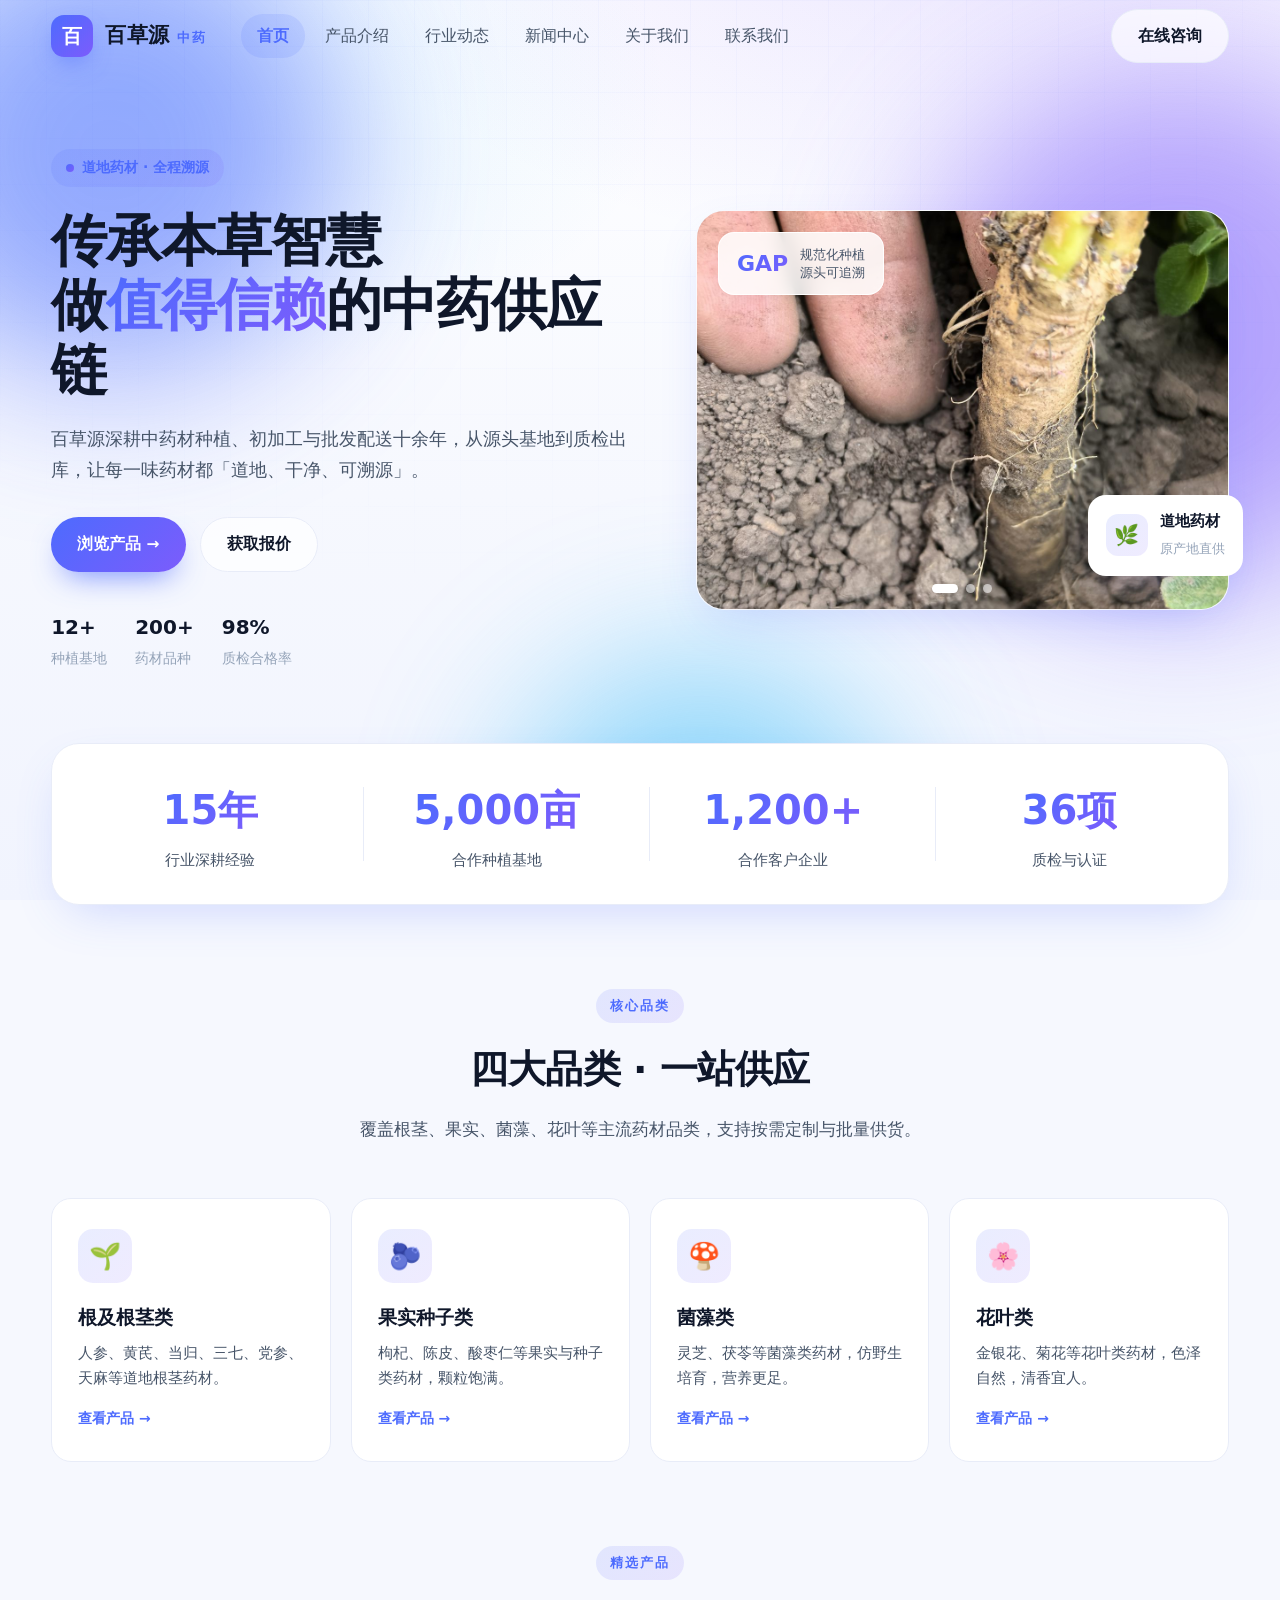
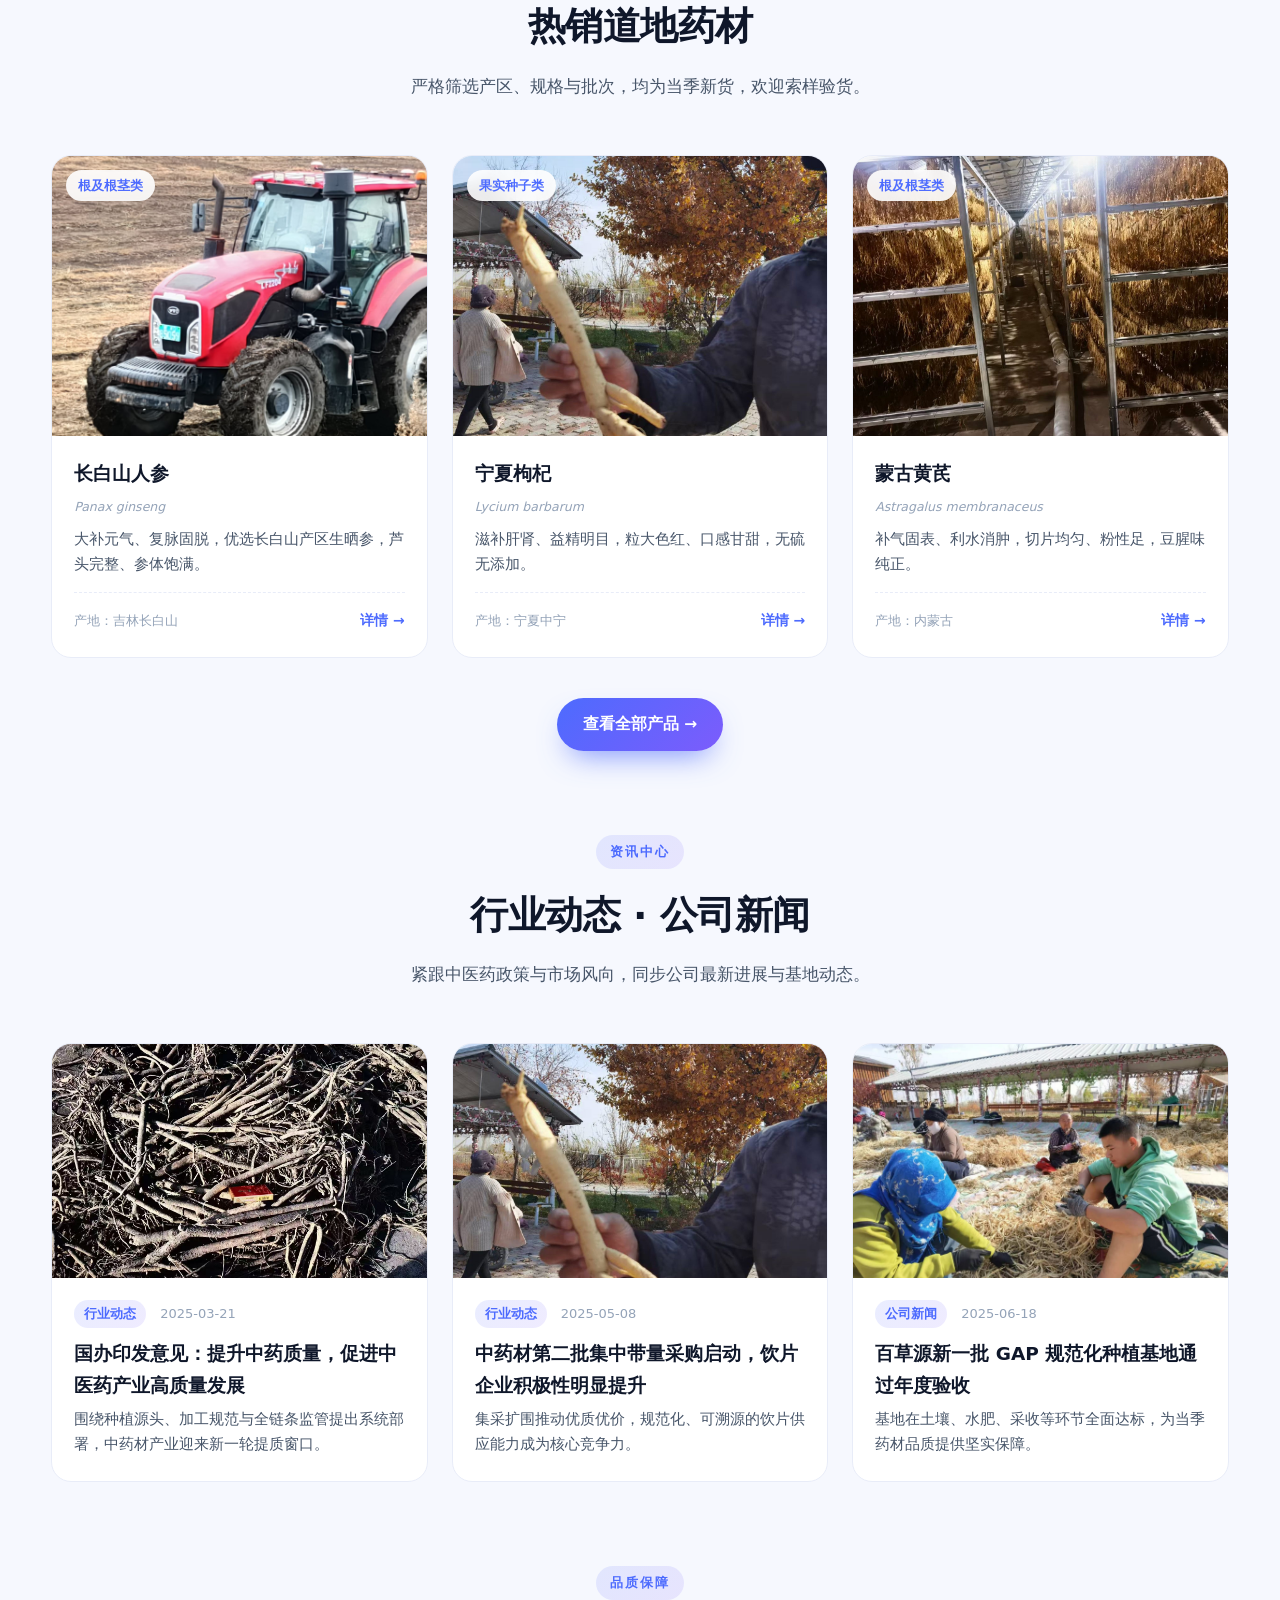
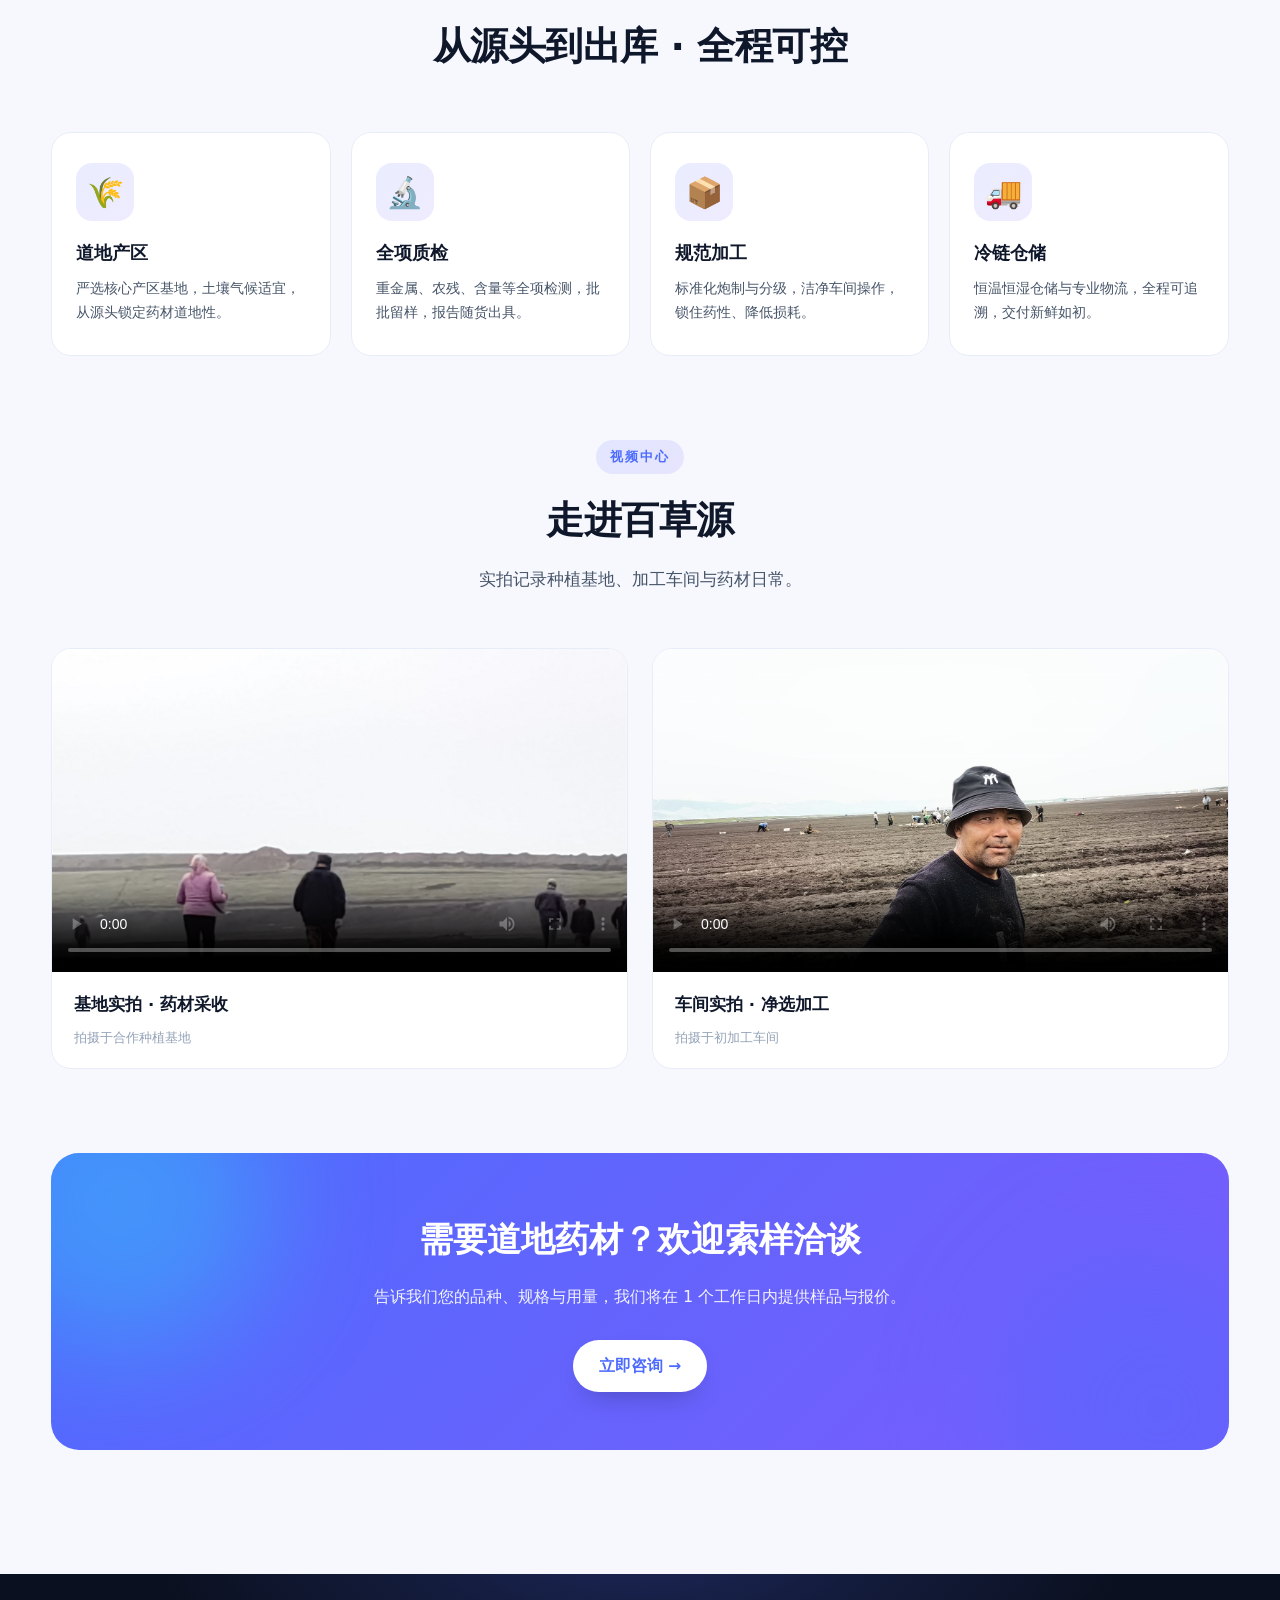
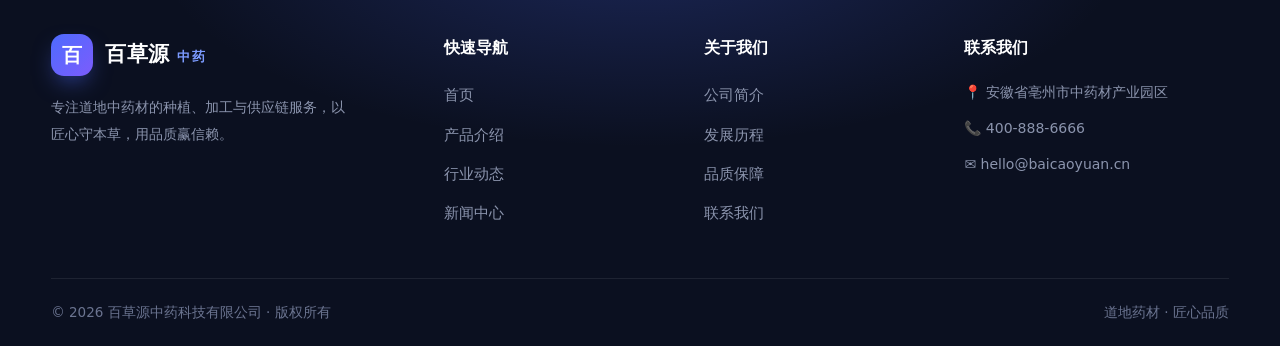
==== index.html @ f4ef61de "feat: 百草源中药公司官网（DeepSeek 光网风格静态站点）" ====
<!DOCTYPE html>
<html lang="zh-CN">
<head>
  <meta charset="UTF-8">
  <meta name="viewport" content="width=device-width, initial-scale=1.0">
  <title>百草源中药 · 道地药材 匠心品质</title>
  <meta name="description" content="百草源中药科技有限公司——专注道地中药材种植、加工与供应链服务。提供人参、枸杞、黄芪、当归、三七等优质药材。">
  <link rel="icon" type="image/svg+xml" href="assets/images/favicon.svg">
  <link rel="stylesheet" href="assets/css/style.css">
</head>
<body>
  <!-- 光网背景 -->
  <div class="aurora" aria-hidden="true">
    <div class="aurora__orb aurora__orb--blue"></div>
    <div class="aurora__orb aurora__orb--violet"></div>
    <div class="aurora__orb aurora__orb--cyan"></div>
    <div class="aurora__grid"></div>
  </div>

  <!-- 导航 -->
  <header class="nav">
    <div class="container nav__inner">
      <a class="brand" href="index.html">
        <span class="brand__mark">百</span>
        <span class="brand__text">百草源<small>中药</small></span>
      </a>
      <nav class="nav__links" id="navLinks">
        <a href="index.html" class="active">首页</a>
        <a href="products.html">产品介绍</a>
        <a href="industry.html">行业动态</a>
        <a href="news.html">新闻中心</a>
        <a href="about.html">关于我们</a>
        <a href="contact.html">联系我们</a>
      </nav>
      <div class="nav__actions">
        <a class="btn btn--ghost" href="contact.html">在线咨询</a>
        <button class="nav__toggle" id="navToggle" aria-label="菜单"><span></span><span></span><span></span></button>
      </div>
    </div>
  </header>

  <main>
    <!-- Hero -->
    <section class="hero">
      <div class="container hero__inner">
        <div class="hero__copy reveal">
          <span class="hero__eyebrow">道地药材 · 全程溯源</span>
          <h1>传承本草智慧<br>做<span class="grad">值得信赖</span>的中药供应链</h1>
          <p class="hero__sub">百草源深耕中药材种植、初加工与批发配送十余年，从源头基地到质检出库，让每一味药材都「道地、干净、可溯源」。</p>
          <div class="hero__cta">
            <a class="btn btn--primary" href="products.html">浏览产品 →</a>
            <a class="btn btn--ghost" href="contact.html">获取报价</a>
          </div>
          <div class="hero__trust">
            <div><b data-count="12" data-suffix="+">12+</b><span>种植基地</span></div>
            <div><b data-count="200" data-suffix="+">200+</b><span>药材品种</span></div>
            <div><b data-count="98" data-suffix="%">98%</b><span>质检合格率</span></div>
          </div>
        </div>
        <div class="hero__media reveal d1">
          <div class="hero__frame">
            <img src="assets/images/hero-01.jpg" alt="中药材种植基地实拍" class="active">
            <img src="assets/images/hero-02.jpg" alt="道地药材原料实拍">
            <img src="assets/images/hero-03.jpg" alt="中药材加工与仓储实拍">
            <div class="hero__dots"></div>
          </div>
          <div class="hero__badge"><b>GAP</b><span>规范化种植<br>源头可追溯</span></div>
          <div class="hero__float">
            <span class="ico">🌿</span>
            <div><b>道地药材</b><span>原产地直供</span></div>
          </div>
        </div>
      </div>
    </section>

    <!-- 数据条 -->
    <section class="stats">
      <div class="container stats__inner reveal">
        <div class="stat"><b data-count="15" data-suffix="年">15年</b><span>行业深耕经验</span></div>
        <div class="stat"><b data-count="5000" data-suffix="亩">5000亩</b><span>合作种植基地</span></div>
        <div class="stat"><b data-count="1200" data-suffix="+">1200+</b><span>合作客户企业</span></div>
        <div class="stat"><b data-count="36" data-suffix="项">36项</b><span>质检与认证</span></div>
      </div>
    </section>

    <!-- 核心品类 -->
    <section class="section">
      <div class="container">
        <div class="sec-head reveal">
          <span class="tag">核心品类</span>
          <h2>四大品类 · 一站供应</h2>
          <p>覆盖根茎、果实、菌藻、花叶等主流药材品类，支持按需定制与批量供货。</p>
        </div>
        <div class="cats">
          <a class="cat reveal" href="products.html">
            <div class="cat__ico">🌱</div>
            <h3>根及根茎类</h3>
            <p>人参、黄芪、当归、三七、党参、天麻等道地根茎药材。</p>
            <span class="cat__more">查看产品 →</span>
          </a>
          <a class="cat reveal d1" href="products.html">
            <div class="cat__ico">🫐</div>
            <h3>果实种子类</h3>
            <p>枸杞、陈皮、酸枣仁等果实与种子类药材，颗粒饱满。</p>
            <span class="cat__more">查看产品 →</span>
          </a>
          <a class="cat reveal d2" href="products.html">
            <div class="cat__ico">🍄</div>
            <h3>菌藻类</h3>
            <p>灵芝、茯苓等菌藻类药材，仿野生培育，营养更足。</p>
            <span class="cat__more">查看产品 →</span>
          </a>
          <a class="cat reveal d3" href="products.html">
            <div class="cat__ico">🌸</div>
            <h3>花叶类</h3>
            <p>金银花、菊花等花叶类药材，色泽自然，清香宜人。</p>
            <span class="cat__more">查看产品 →</span>
          </a>
        </div>
      </div>
    </section>

    <!-- 精选产品 -->
    <section class="section" style="padding-top:0">
      <div class="container">
        <div class="sec-head reveal">
          <span class="tag">精选产品</span>
          <h2>热销道地药材</h2>
          <p>严格筛选产区、规格与批次，均为当季新货，欢迎索样验货。</p>
        </div>
        <div class="products">
          <article class="card reveal">
            <div class="card__media"><span class="card__tag">根及根茎类</span><img src="assets/images/product-01.jpg" alt="人参"></div>
            <div class="card__body"><h3>长白山人参</h3><div class="latin">Panax ginseng</div><p>大补元气、复脉固脱，优选长白山产区生晒参，芦头完整、参体饱满。</p>
              <div class="card__foot"><span>产地：吉林长白山</span><a class="link" href="products.html">详情 →</a></div></div>
          </article>
          <article class="card reveal d1">
            <div class="card__media"><span class="card__tag">果实种子类</span><img src="assets/images/product-02.jpg" alt="枸杞"></div>
            <div class="card__body"><h3>宁夏枸杞</h3><div class="latin">Lycium barbarum</div><p>滋补肝肾、益精明目，粒大色红、口感甘甜，无硫无添加。</p>
              <div class="card__foot"><span>产地：宁夏中宁</span><a class="link" href="products.html">详情 →</a></div></div>
          </article>
          <article class="card reveal d2">
            <div class="card__media"><span class="card__tag">根及根茎类</span><img src="assets/images/product-03.jpg" alt="黄芪"></div>
            <div class="card__body"><h3>蒙古黄芪</h3><div class="latin">Astragalus membranaceus</div><p>补气固表、利水消肿，切片均匀、粉性足，豆腥味纯正。</p>
              <div class="card__foot"><span>产地：内蒙古</span><a class="link" href="products.html">详情 →</a></div></div>
          </article>
        </div>
        <div style="text-align:center; margin-top:40px">
          <a class="btn btn--primary" href="products.html">查看全部产品 →</a>
        </div>
      </div>
    </section>

    <!-- 动态 & 新闻预览 -->
    <section class="section" style="padding-top:0">
      <div class="container">
        <div class="sec-head reveal">
          <span class="tag">资讯中心</span>
          <h2>行业动态 · 公司新闻</h2>
          <p>紧跟中医药政策与市场风向，同步公司最新进展与基地动态。</p>
        </div>
        <div class="news-grid">
          <a class="card reveal" href="industry.html">
            <div class="card__media"><img src="assets/images/news-01.jpg" alt="行业动态"></div>
            <div class="card__body">
              <div class="meta"><span class="chip">行业动态</span><span>2025-03-21</span></div>
              <h3>国办印发意见：提升中药质量，促进中医药产业高质量发展</h3>
              <p>围绕种植源头、加工规范与全链条监管提出系统部署，中药材产业迎来新一轮提质窗口。</p>
            </div>
          </a>
          <a class="card reveal d1" href="industry.html">
            <div class="card__media"><img src="assets/images/news-02.jpg" alt="行业动态"></div>
            <div class="card__body">
              <div class="meta"><span class="chip">行业动态</span><span>2025-05-08</span></div>
              <h3>中药材第二批集中带量采购启动，饮片企业积极性明显提升</h3>
              <p>集采扩围推动优质优价，规范化、可溯源的饮片供应能力成为核心竞争力。</p>
            </div>
          </a>
          <a class="card reveal d2" href="news.html">
            <div class="card__media"><img src="assets/images/news-03.jpg" alt="公司新闻"></div>
            <div class="card__body">
              <div class="meta"><span class="chip">公司新闻</span><span>2025-06-18</span></div>
              <h3>百草源新一批 GAP 规范化种植基地通过年度验收</h3>
              <p>基地在土壤、水肥、采收等环节全面达标，为当季药材品质提供坚实保障。</p>
            </div>
          </a>
        </div>
      </div>
    </section>

    <!-- 品质保障 -->
    <section class="section" style="padding-top:0">
      <div class="container">
        <div class="sec-head reveal">
          <span class="tag">品质保障</span>
          <h2>从源头到出库 · 全程可控</h2>
        </div>
        <div class="features">
          <div class="feature reveal"><div class="feature__ico">🌾</div><h3>道地产区</h3><p>严选核心产区基地，土壤气候适宜，从源头锁定药材道地性。</p></div>
          <div class="feature reveal d1"><div class="feature__ico">🔬</div><h3>全项质检</h3><p>重金属、农残、含量等全项检测，批批留样，报告随货出具。</p></div>
          <div class="feature reveal d2"><div class="feature__ico">📦</div><h3>规范加工</h3><p>标准化炮制与分级，洁净车间操作，锁住药性、降低损耗。</p></div>
          <div class="feature reveal d3"><div class="feature__ico">🚚</div><h3>冷链仓储</h3><p>恒温恒湿仓储与专业物流，全程可追溯，交付新鲜如初。</p></div>
        </div>
      </div>
    </section>

    <!-- 视频中心 -->
    <section class="section" style="padding-top:0">
      <div class="container">
        <div class="sec-head reveal">
          <span class="tag">视频中心</span>
          <h2>走进百草源</h2>
          <p>实拍记录种植基地、加工车间与药材日常。</p>
        </div>
        <div class="videos">
          <div class="video reveal">
            <video controls preload="metadata" poster="assets/images/gallery-01.jpg" src="assets/video/video-01.mp4"></video>
            <div class="video__body"><h3>基地实拍 · 药材采收</h3><span>拍摄于合作种植基地</span></div>
          </div>
          <div class="video reveal d1">
            <video controls preload="metadata" poster="assets/images/gallery-02.jpg" src="assets/video/video-02.mp4"></video>
            <div class="video__body"><h3>车间实拍 · 净选加工</h3><span>拍摄于初加工车间</span></div>
          </div>
        </div>
      </div>
    </section>

    <!-- CTA -->
    <section class="section" style="padding-top:0">
      <div class="container">
        <div class="cta reveal">
          <h2>需要道地药材？欢迎索样洽谈</h2>
          <p>告诉我们您的品种、规格与用量，我们将在 1 个工作日内提供样品与报价。</p>
          <a class="btn btn--white" href="contact.html">立即咨询 →</a>
        </div>
      </div>
    </section>
  </main>

  <!-- 页脚 -->
  <footer class="footer">
    <div class="container">
      <div class="footer__inner">
        <div>
          <a class="brand" href="index.html"><span class="brand__mark">百</span><span class="brand__text">百草源<small>中药</small></span></a>
          <p class="about">专注道地中药材的种植、加工与供应链服务，以匠心守本草，用品质赢信赖。</p>
        </div>
        <div class="footer__col">
          <h4>快速导航</h4>
          <ul><li><a href="index.html">首页</a></li><li><a href="products.html">产品介绍</a></li><li><a href="industry.html">行业动态</a></li><li><a href="news.html">新闻中心</a></li></ul>
        </div>
        <div class="footer__col">
          <h4>关于我们</h4>
          <ul><li><a href="about.html">公司简介</a></li><li><a href="about.html#history">发展历程</a></li><li><a href="about.html#quality">品质保障</a></li><li><a href="contact.html">联系我们</a></li></ul>
        </div>
        <div class="footer__col">
          <h4>联系我们</h4>
          <ul class="footer__contact">
            <li>📍 安徽省亳州市中药材产业园区</li>
            <li>📞 400-888-6666</li>
            <li>✉️ hello@baicaoyuan.cn</li>
          </ul>
        </div>
      </div>
      <div class="footer__bottom">
        <span>© <span data-year></span> 百草源中药科技有限公司 · 版权所有</span>
        <span>道地药材 · 匠心品质</span>
      </div>
    </div>
  </footer>

  <button class="toTop" id="toTop" aria-label="回到顶部">↑</button>
  <div class="toast" id="toast"></div>
  <script src="assets/js/main.js"></script>
</body>
</html>
---- assets/css/style.css ----
/* ============================================================
   百草源中药 · 官网样式
   设计语言：DeepSeek 光网风格
   浅色底 · 蓝紫渐变 · 柔和光晕 · 光网网格 · 圆角卡片 · 现代排版
   ============================================================ */

:root {
  --blue: #4D6BFE;
  --blue-600: #3b57e0;
  --violet: #7C5CFC;
  --purple: #8B5CF6;
  --cyan: #38BDF8;
  --ink: #0f172a;
  --ink-2: #475569;
  --ink-3: #94a3b8;
  --bg: #f6f8fe;
  --card: #ffffff;
  --line: #e8ecf8;
  --grad: linear-gradient(135deg, #4D6BFE 0%, #7C5CFC 100%);
  --grad-soft: linear-gradient(135deg, rgba(77,107,254,.12), rgba(124,92,252,.12));
  --radius: 20px;
  --radius-lg: 28px;
  --shadow: 0 18px 50px -18px rgba(77, 107, 254, .28);
  --shadow-sm: 0 6px 24px -10px rgba(15, 23, 42, .12);
  --font: "PingFang SC", "Microsoft YaHei", "Helvetica Neue", system-ui, -apple-system, "Segoe UI", Roboto, Arial, sans-serif;
  --ease: cubic-bezier(.22, .61, .36, 1);
}

* { margin: 0; padding: 0; box-sizing: border-box; }
html { scroll-behavior: smooth; -webkit-text-size-adjust: 100%; }
body {
  font-family: var(--font);
  color: var(--ink);
  background: var(--bg);
  line-height: 1.7;
  overflow-x: hidden;
  min-height: 100vh;
}
img { max-width: 100%; display: block; }
a { color: inherit; text-decoration: none; }
ul { list-style: none; }
button { font-family: inherit; cursor: pointer; border: none; background: none; }
.container { width: min(1180px, 92%); margin-inline: auto; }
.section { padding: 84px 0; position: relative; }

/* ---------- 光网背景 ---------- */
.aurora {
  position: fixed; inset: 0; z-index: -2; overflow: hidden;
  background:
    radial-gradient(1200px 600px at 80% -10%, rgba(124, 92, 252, .16), transparent 60%),
    radial-gradient(900px 500px at 10% 10%, rgba(56, 189, 248, .14), transparent 60%),
    linear-gradient(180deg, #ffffff 0%, #f6f8fe 55%, #f1f4fe 100%);
}
.aurora__grid {
  position: absolute; inset: 0; opacity: .55;
  background-image:
    linear-gradient(rgba(77, 107, 254, .05) 1px, transparent 1px),
    linear-gradient(90deg, rgba(77, 107, 254, .05) 1px, transparent 1px);
  background-size: 46px 46px;
  -webkit-mask-image: radial-gradient(ellipse 90% 70% at 50% 0%, #000 40%, transparent 100%);
          mask-image: radial-gradient(ellipse 90% 70% at 50% 0%, #000 40%, transparent 100%);
}
.aurora__orb { position: absolute; border-radius: 50%; filter: blur(80px); opacity: .55; }
.aurora__orb--blue  { width: 460px; height: 460px; left: -120px; top: -80px; background: #4D6BFE; animation: float1 14s var(--ease) infinite; }
.aurora__orb--violet{ width: 520px; height: 520px; right: -160px; top: 8%; background: #7C5CFC; animation: float2 18s var(--ease) infinite; }
.aurora__orb--cyan  { width: 380px; height: 380px; left: 40%; bottom: -140px; background: #38BDF8; animation: float3 20s var(--ease) infinite; }
@keyframes float1 { 50% { transform: translate(40px, 60px) scale(1.08); } }
@keyframes float2 { 50% { transform: translate(-50px, 40px) scale(1.12); } }
@keyframes float3 { 50% { transform: translate(30px, -50px) scale(1.05); } }

/* ---------- 导航 ---------- */
.nav {
  position: sticky; top: 0; z-index: 50;
  transition: background .3s, box-shadow .3s, border-color .3s;
  border-bottom: 1px solid transparent;
}
.nav.scrolled {
  background: rgba(255, 255, 255, .8);
  backdrop-filter: saturate(180%) blur(14px);
  -webkit-backdrop-filter: saturate(180%) blur(14px);
  border-bottom-color: var(--line);
  box-shadow: 0 6px 30px -18px rgba(15, 23, 42, .18);
}
.nav__inner { display: flex; align-items: center; gap: 26px; height: 72px; }
.brand { display: flex; align-items: center; gap: 12px; flex-shrink: 0; }
.brand__mark {
  width: 42px; height: 42px; display: grid; place-items: center;
  background: var(--grad); color: #fff; font-weight: 700; font-size: 20px;
  border-radius: 13px; box-shadow: 0 10px 24px -8px rgba(77, 107, 254, .7);
  position: relative; overflow: hidden;
}
.brand__mark::after {
  content: ""; position: absolute; inset: 0;
  background: linear-gradient(120deg, transparent 30%, rgba(255,255,255,.5) 50%, transparent 70%);
  transform: translateX(-100%); animation: shine 4.5s var(--ease) infinite;
}
@keyframes shine { 60%, 100% { transform: translateX(100%); } }
.brand__text { font-size: 21px; font-weight: 800; letter-spacing: .5px; display: flex; align-items: baseline; gap: 7px; }
.brand__text small { font-size: 13px; font-weight: 600; color: var(--blue); letter-spacing: 2px; }
.nav__links { display: flex; gap: 4px; margin-left: 8px; }
.nav__links a {
  padding: 9px 16px; border-radius: 999px; font-size: 15.5px; font-weight: 500;
  color: var(--ink-2); transition: color .2s, background .2s; white-space: nowrap;
}
.nav__links a:hover { color: var(--blue); background: rgba(77, 107, 254, .08); }
.nav__links a.active { color: var(--blue); background: rgba(77, 107, 254, .12); font-weight: 600; }
.nav__actions { margin-left: auto; display: flex; align-items: center; gap: 12px; }
.nav__toggle { display: none; width: 42px; height: 42px; border-radius: 12px; border: 1px solid var(--line); background: #fff; }
.nav__toggle span { display: block; width: 18px; height: 2px; background: var(--ink); margin: 4px auto; border-radius: 2px; transition: .3s; }
.nav__toggle.open span:nth-child(1) { transform: translateY(6px) rotate(45deg); }
.nav__toggle.open span:nth-child(2) { opacity: 0; }
.nav__toggle.open span:nth-child(3) { transform: translateY(-6px) rotate(-45deg); }

/* ---------- 按钮 ---------- */
.btn {
  display: inline-flex; align-items: center; justify-content: center; gap: 8px;
  padding: 13px 26px; border-radius: 999px; font-size: 15.5px; font-weight: 600;
  transition: transform .2s var(--ease), box-shadow .2s, background .2s, color .2s;
  white-space: nowrap;
}
.btn--primary { background: var(--grad); color: #fff; box-shadow: 0 14px 30px -12px rgba(77, 107, 254, .8); }
.btn--primary:hover { transform: translateY(-2px); box-shadow: 0 20px 40px -14px rgba(77, 107, 254, .9); }
.btn--ghost { background: rgba(255, 255, 255, .7); border: 1px solid var(--line); color: var(--ink); }
.btn--ghost:hover { border-color: var(--blue); color: var(--blue); transform: translateY(-2px); }
.btn--white { background: #fff; color: var(--blue); box-shadow: 0 12px 28px -14px rgba(15,23,42,.4); }
.btn--white:hover { transform: translateY(-2px); }

/* ---------- Hero ---------- */
.hero { position: relative; padding: 76px 0 96px; }
.hero__inner { display: grid; grid-template-columns: 1.05fr .95fr; gap: 56px; align-items: center; }
.hero__eyebrow {
  display: inline-flex; align-items: center; gap: 8px; padding: 7px 15px;
  border-radius: 999px; background: var(--grad-soft); color: var(--blue);
  font-size: 14px; font-weight: 600; margin-bottom: 22px;
}
.hero__eyebrow::before { content: ""; width: 8px; height: 8px; border-radius: 50%; background: var(--grad); }
.hero h1 { font-size: clamp(34px, 5vw, 56px); line-height: 1.15; font-weight: 800; letter-spacing: -1px; }
.hero h1 .grad {
  background: var(--grad); -webkit-background-clip: text; background-clip: text; color: transparent;
}
.hero__sub { margin: 22px 0 32px; color: var(--ink-2); font-size: 18px; max-width: 52ch; }
.hero__cta { display: flex; gap: 14px; flex-wrap: wrap; }
.hero__trust { display: flex; gap: 28px; margin-top: 38px; flex-wrap: wrap; }
.hero__trust div b { display: block; font-size: 20px; font-weight: 800; color: var(--ink); }
.hero__trust div span { font-size: 13.5px; color: var(--ink-3); }

.hero__media { position: relative; }
.hero__frame {
  position: relative; border-radius: var(--radius-lg); overflow: hidden;
  aspect-ratio: 4 / 3; box-shadow: var(--shadow); border: 1px solid rgba(255,255,255,.7);
  background: #e9edfb;
}
.hero__frame img { width: 100%; height: 100%; object-fit: cover; position: absolute; inset: 0; opacity: 0; transition: opacity 1s var(--ease); }
.hero__frame img.active { opacity: 1; }
.hero__dots { position: absolute; bottom: 16px; left: 50%; transform: translateX(-50%); display: flex; gap: 8px; z-index: 3; }
.hero__dots button { width: 9px; height: 9px; border-radius: 999px; background: rgba(255,255,255,.55); transition: .3s; }
.hero__dots button.active { width: 26px; background: #fff; }
.hero__badge {
  position: absolute; top: 22px; left: 22px; z-index: 3; background: rgba(255,255,255,.85);
  backdrop-filter: blur(8px); border: 1px solid rgba(255,255,255,.9); border-radius: 16px;
  padding: 12px 18px; box-shadow: var(--shadow-sm); display: flex; align-items: center; gap: 12px;
}
.hero__badge b { font-size: 22px; background: var(--grad); -webkit-background-clip: text; background-clip: text; color: transparent; }
.hero__badge span { font-size: 13px; color: var(--ink-2); line-height: 1.4; }
.hero__float {
  position: absolute; right: -14px; bottom: 34px; z-index: 3; background: #fff; border-radius: 18px;
  padding: 14px 18px; box-shadow: var(--shadow); display: flex; align-items: center; gap: 12px;
  animation: bob 5s var(--ease) infinite;
}
.hero__float .ico { width: 42px; height: 42px; border-radius: 12px; background: var(--grad-soft); display: grid; place-items: center; color: var(--blue); font-size: 20px; }
.hero__float b { display: block; font-size: 15px; }
.hero__float span { font-size: 12.5px; color: var(--ink-3); }
@keyframes bob { 50% { transform: translateY(-10px); } }

/* ---------- 统计条 ---------- */
.stats { margin-top: -24px; position: relative; z-index: 4; }
.stats__inner {
  display: grid; grid-template-columns: repeat(4, 1fr); gap: 18px;
  background: #fff; border: 1px solid var(--line); border-radius: var(--radius-lg);
  padding: 32px 24px; box-shadow: var(--shadow);
}
.stat { text-align: center; position: relative; }
.stat + .stat::before { content: ""; position: absolute; left: 0; top: 12%; height: 76%; width: 1px; background: var(--line); }
.stat b { font-size: clamp(28px, 3.4vw, 40px); font-weight: 800; background: var(--grad); -webkit-background-clip: text; background-clip: text; color: transparent; }
.stat span { display: block; color: var(--ink-2); font-size: 14.5px; margin-top: 4px; }

/* ---------- 区块标题 ---------- */
.sec-head { max-width: 640px; margin: 0 auto 54px; text-align: center; }
.sec-head--left { margin: 0 0 40px; text-align: left; }
.sec-head .tag {
  display: inline-block; font-size: 13px; font-weight: 700; letter-spacing: 2px;
  color: var(--blue); background: var(--grad-soft); padding: 6px 14px; border-radius: 999px; margin-bottom: 14px;
}
.sec-head h2 { font-size: clamp(26px, 3.4vw, 38px); font-weight: 800; letter-spacing: -.5px; }
.sec-head p { color: var(--ink-2); margin-top: 14px; font-size: 16.5px; }

/* ---------- 品类卡片 ---------- */
.cats { display: grid; grid-template-columns: repeat(4, 1fr); gap: 20px; }
.cat {
  background: #fff; border: 1px solid var(--line); border-radius: var(--radius);
  padding: 30px 26px; transition: transform .3s var(--ease), box-shadow .3s, border-color .3s;
  position: relative; overflow: hidden;
}
.cat::after { content: ""; position: absolute; inset: 0; background: var(--grad); opacity: 0; transition: opacity .3s; }
.cat:hover { transform: translateY(-6px); box-shadow: var(--shadow); border-color: transparent; }
.cat:hover * { position: relative; z-index: 2; color: #fff; }
.cat:hover::after { opacity: .96; }
.cat__ico {
  width: 54px; height: 54px; border-radius: 15px; background: var(--grad-soft);
  display: grid; place-items: center; font-size: 26px; margin-bottom: 18px; transition: .3s;
}
.cat:hover .cat__ico { background: rgba(255,255,255,.2); }
.cat h3 { font-size: 19px; font-weight: 700; margin-bottom: 8px; }
.cat p { font-size: 14.5px; color: var(--ink-2); transition: color .3s; }
.cat:hover p { color: rgba(255,255,255,.85); }
.cat__more { display: inline-flex; align-items: center; gap: 6px; margin-top: 16px; font-size: 14px; font-weight: 600; color: var(--blue); transition: color .3s; }
.cat:hover .cat__more { color: #fff; }

/* ---------- 产品 ---------- */
.products { display: grid; grid-template-columns: repeat(3, 1fr); gap: 24px; }
.card {
  background: #fff; border: 1px solid var(--line); border-radius: var(--radius); overflow: hidden;
  transition: transform .3s var(--ease), box-shadow .3s; display: flex; flex-direction: column;
}
.card:hover { transform: translateY(-8px); box-shadow: var(--shadow); }
.card__media { position: relative; aspect-ratio: 4 / 3; overflow: hidden; background: #eef1fb; }
.card__media img { width: 100%; height: 100%; object-fit: cover; transition: transform .6s var(--ease); }
.card:hover .card__media img { transform: scale(1.07); }
.card__tag {
  position: absolute; top: 14px; left: 14px; background: rgba(255,255,255,.9); backdrop-filter: blur(6px);
  color: var(--blue); font-size: 12.5px; font-weight: 600; padding: 5px 12px; border-radius: 999px;
}
.card__body { padding: 22px 22px 24px; display: flex; flex-direction: column; flex: 1; }
.card__body h3 { font-size: 18.5px; font-weight: 700; margin-bottom: 6px; }
.card__body .latin { font-size: 12.5px; color: var(--ink-3); font-style: italic; margin-bottom: 10px; }
.card__body p { font-size: 14.5px; color: var(--ink-2); flex: 1; }
.card__foot { margin-top: 16px; padding-top: 16px; border-top: 1px dashed var(--line); display: flex; align-items: center; justify-content: space-between; }
.card__foot span { font-size: 13px; color: var(--ink-3); }
.card__foot .link { font-size: 14px; font-weight: 600; color: var(--blue); display: inline-flex; align-items: center; gap: 5px; }
.card__foot .link:hover { gap: 9px; } .card__foot .link { transition: gap .2s; }

/* 筛选 */
.filter { display: flex; gap: 10px; flex-wrap: wrap; justify-content: center; margin-bottom: 42px; }
.filter button {
  padding: 10px 20px; border-radius: 999px; font-size: 14.5px; font-weight: 600; color: var(--ink-2);
  background: #fff; border: 1px solid var(--line); transition: .25s;
}
.filter button:hover { color: var(--blue); border-color: var(--blue); }
.filter button.active { background: var(--grad); color: #fff; border-color: transparent; box-shadow: 0 10px 24px -10px rgba(77,107,254,.8); }

/* ---------- 新闻 / 动态 ---------- */
.news-grid { display: grid; grid-template-columns: repeat(3, 1fr); gap: 24px; }
.news-grid .card__media { aspect-ratio: 16 / 10; }
.meta { display: flex; align-items: center; gap: 14px; font-size: 13px; color: var(--ink-3); margin-bottom: 10px; }
.meta .chip { background: var(--grad-soft); color: var(--blue); font-weight: 600; padding: 3px 10px; border-radius: 999px; }

.list { display: flex; flex-direction: column; gap: 16px; }
.list-item {
  display: grid; grid-template-columns: 190px 1fr; gap: 22px; background: #fff; border: 1px solid var(--line);
  border-radius: var(--radius); padding: 18px; transition: transform .25s var(--ease), box-shadow .25s;
}
.list-item:hover { transform: translateX(6px); box-shadow: var(--shadow-sm); }
.list-item__media { aspect-ratio: 16/11; border-radius: 14px; overflow: hidden; background: #eef1fb; }
.list-item__media img { width: 100%; height: 100%; object-fit: cover; }
.list-item__body { display: flex; flex-direction: column; }
.list-item__body h3 { font-size: 17.5px; font-weight: 700; margin-bottom: 8px; }
.list-item__body p { font-size: 14.5px; color: var(--ink-2); flex: 1; }
.list-item__body .date { font-size: 13px; color: var(--ink-3); margin-top: 10px; }

/* ---------- 品质保障 ---------- */
.features { display: grid; grid-template-columns: repeat(4, 1fr); gap: 20px; }
.feature { background: #fff; border: 1px solid var(--line); border-radius: var(--radius); padding: 30px 24px; transition: .3s var(--ease); }
.feature:hover { transform: translateY(-5px); box-shadow: var(--shadow-sm); border-color: rgba(77,107,254,.35); }
.feature__ico { font-size: 30px; width: 58px; height: 58px; display: grid; place-items: center; border-radius: 16px; background: var(--grad-soft); margin-bottom: 18px; }
.feature h3 { font-size: 17.5px; font-weight: 700; margin-bottom: 8px; }
.feature p { font-size: 14px; color: var(--ink-2); }

/* ---------- 视频 ---------- */
.videos { display: grid; grid-template-columns: repeat(2, 1fr); gap: 24px; }
.video { background: #fff; border: 1px solid var(--line); border-radius: var(--radius); overflow: hidden; }
.video video { width: 100%; aspect-ratio: 16 / 9; object-fit: cover; background: #000; display: block; }
.video__body { padding: 18px 22px; }
.video__body h3 { font-size: 16.5px; font-weight: 700; margin-bottom: 4px; }
.video__body span { font-size: 13px; color: var(--ink-3); }

/* ---------- CTA ---------- */
.cta { border-radius: var(--radius-lg); background: var(--grad); padding: 58px 48px; text-align: center; color: #fff; position: relative; overflow: hidden; }
.cta::before, .cta::after { content: ""; position: absolute; border-radius: 50%; filter: blur(60px); opacity: .5; }
.cta::before { width: 300px; height: 300px; left: -80px; top: -100px; background: #38BDF8; }
.cta::after { width: 320px; height: 320px; right: -90px; bottom: -120px; background: #4D6BFE; }
.cta h2 { font-size: clamp(24px, 3.4vw, 34px); font-weight: 800; position: relative; z-index: 2; }
.cta p { margin: 14px auto 30px; max-width: 56ch; opacity: .92; position: relative; z-index: 2; }
.cta .btn { position: relative; z-index: 2; }

/* ---------- 关于 / 时间线 ---------- */
.about-grid { display: grid; grid-template-columns: 1fr 1fr; gap: 56px; align-items: center; }
.about-media { position: relative; }
.about-media .frame { border-radius: var(--radius-lg); overflow: hidden; box-shadow: var(--shadow); aspect-ratio: 4/3; }
.about-media .frame img { width: 100%; height: 100%; object-fit: cover; }
.about-media .sub { position: absolute; left: -20px; bottom: -20px; border-radius: 16px; overflow: hidden; width: 46%; aspect-ratio: 1; border: 5px solid #fff; box-shadow: var(--shadow); }
.about-media .sub img { width: 100%; height: 100%; object-fit: cover; }
.about-copy h2 { font-size: clamp(26px, 3.4vw, 36px); font-weight: 800; letter-spacing: -.5px; margin-bottom: 20px; }
.about-copy p { color: var(--ink-2); margin-bottom: 14px; }
.about-copy .points { margin-top: 18px; display: grid; gap: 12px; }
.about-copy .points li { display: flex; gap: 12px; align-items: flex-start; font-size: 15px; color: var(--ink-2); }
.about-copy .points li::before { content: "✓"; flex-shrink: 0; width: 22px; height: 22px; border-radius: 50%; background: var(--grad); color: #fff; display: grid; place-items: center; font-size: 12px; margin-top: 2px; }

.timeline { position: relative; max-width: 820px; margin: 0 auto; }
.timeline::before { content: ""; position: absolute; left: 50%; transform: translateX(-50%); top: 0; bottom: 0; width: 2px; background: linear-gradient(var(--blue), var(--violet)); opacity: .25; }
.tl-item { position: relative; width: 50%; padding: 0 40px 40px; }
.tl-item:nth-child(odd) { left: 0; text-align: right; }
.tl-item:nth-child(even) { left: 50%; }
.tl-item::before { content: ""; position: absolute; top: 6px; width: 14px; height: 14px; border-radius: 50%; background: var(--grad); box-shadow: 0 0 0 5px rgba(77,107,254,.15); }
.tl-item:nth-child(odd)::before { right: -7px; }
.tl-item:nth-child(even)::before { left: -7px; }
.tl-item .year { font-weight: 800; font-size: 20px; background: var(--grad); -webkit-background-clip: text; background-clip: text; color: transparent; }
.tl-item h4 { font-size: 16.5px; font-weight: 700; margin: 6px 0; }
.tl-item p { font-size: 14px; color: var(--ink-2); }

/* ---------- 联系 ---------- */
.contact-grid { display: grid; grid-template-columns: .9fr 1.1fr; gap: 32px; }
.contact-info { display: grid; gap: 16px; }
.cinfo { background: #fff; border: 1px solid var(--line); border-radius: var(--radius); padding: 22px 24px; display: flex; gap: 16px; align-items: flex-start; transition: .25s; }
.cinfo:hover { border-color: rgba(77,107,254,.4); box-shadow: var(--shadow-sm); }
.cinfo .ico { width: 48px; height: 48px; flex-shrink: 0; border-radius: 14px; background: var(--grad-soft); display: grid; place-items: center; font-size: 22px; }
.cinfo b { display: block; font-size: 16px; margin-bottom: 3px; }
.cinfo span { font-size: 14px; color: var(--ink-2); }
.form { background: #fff; border: 1px solid var(--line); border-radius: var(--radius-lg); padding: 34px; box-shadow: var(--shadow-sm); }
.form h3 { font-size: 22px; font-weight: 800; margin-bottom: 6px; }
.form > p { font-size: 14.5px; color: var(--ink-3); margin-bottom: 24px; }
.field { margin-bottom: 18px; }
.field label { display: block; font-size: 14px; font-weight: 600; margin-bottom: 8px; color: var(--ink-2); }
.field input, .field textarea, .field select {
  width: 100%; padding: 13px 16px; border-radius: 13px; border: 1.5px solid var(--line);
  font-family: inherit; font-size: 15px; color: var(--ink); background: #fbfcff; transition: border-color .2s, box-shadow .2s;
}
.field input:focus, .field textarea:focus, .field select:focus { outline: none; border-color: var(--blue); box-shadow: 0 0 0 4px rgba(77,107,254,.12); background: #fff; }
.field textarea { resize: vertical; min-height: 120px; }
.form .row { display: grid; grid-template-columns: 1fr 1fr; gap: 16px; }

/* ---------- 页脚 ---------- */
.footer { background: #0b1020; color: #b6bfd6; margin-top: 40px; position: relative; overflow: hidden; }
.footer::before { content: ""; position: absolute; inset: 0; background: radial-gradient(700px 300px at 50% -10%, rgba(77,107,254,.25), transparent 70%); }
.footer__inner { position: relative; z-index: 2; display: grid; grid-template-columns: 1.6fr 1fr 1fr 1.2fr; gap: 40px; padding: 60px 0 40px; }
.footer .brand__text { color: #fff; }
.footer .brand__text small { color: #7c9bff; }
.footer .about { margin-top: 18px; font-size: 14px; line-height: 1.9; color: #8b94ad; max-width: 34ch; }
.footer h4 { color: #fff; font-size: 16px; font-weight: 700; margin-bottom: 20px; }
.footer__col ul li { margin-bottom: 12px; }
.footer__col ul a { font-size: 14.5px; color: #8b94ad; transition: color .2s; }
.footer__col ul a:hover { color: #7c9bff; }
.footer__contact li { display: flex; gap: 10px; font-size: 14px; color: #8b94ad; margin-bottom: 14px; }
.footer__bottom { position: relative; z-index: 2; border-top: 1px solid rgba(255,255,255,.08); padding: 22px 0; font-size: 13.5px; color: #6b7490; display: flex; justify-content: space-between; gap: 12px; flex-wrap: wrap; }

/* ---------- 辅助 ---------- */
.toTop {
  position: fixed; right: 26px; bottom: 26px; z-index: 60; width: 46px; height: 46px; border-radius: 50%;
  background: var(--grad); color: #fff; font-size: 20px; box-shadow: var(--shadow);
  opacity: 0; pointer-events: none; transform: translateY(12px); transition: .3s var(--ease);
}
.toTop.show { opacity: 1; pointer-events: auto; transform: none; }
.toast {
  position: fixed; left: 50%; bottom: 30px; transform: translateX(-50%) translateY(20px); z-index: 80;
  background: var(--ink); color: #fff; padding: 13px 24px; border-radius: 999px; font-size: 14.5px;
  opacity: 0; pointer-events: none; transition: .35s var(--ease); box-shadow: var(--shadow);
}
.toast.show { opacity: 1; transform: translateX(-50%); }

/* ---------- 页头横幅 ---------- */
.page-head { padding: 64px 0 44px; text-align: center; position: relative; }
.page-head .tag { display: inline-block; font-size: 13px; font-weight: 700; letter-spacing: 2px; color: var(--blue); background: var(--grad-soft); padding: 6px 14px; border-radius: 999px; margin-bottom: 16px; }
.page-head h1 { font-size: clamp(30px, 4.5vw, 46px); font-weight: 800; letter-spacing: -1px; }
.page-head p { color: var(--ink-2); margin-top: 14px; max-width: 60ch; margin-inline: auto; }
.breadcrumb { display: flex; gap: 8px; justify-content: center; font-size: 13.5px; color: var(--ink-3); margin-top: 18px; }
.breadcrumb a:hover { color: var(--blue); }

/* ---------- 显示动画 ---------- */
.reveal { opacity: 0; transform: translateY(26px); transition: opacity .7s var(--ease), transform .7s var(--ease); }
.reveal.visible { opacity: 1; transform: none; }
.reveal.d1 { transition-delay: .08s; } .reveal.d2 { transition-delay: .16s; }
.reveal.d3 { transition-delay: .24s; } .reveal.d4 { transition-delay: .32s; }

/* ---------- 响应式 ---------- */
@media (max-width: 980px) {
  .hero__inner { grid-template-columns: 1fr; gap: 40px; }
  .hero__media { max-width: 560px; margin-inline: auto; width: 100%; }
  .stats__inner { grid-template-columns: repeat(2, 1fr); gap: 26px 18px; }
  .stat:nth-child(3)::before { display: none; }
  .cats, .features { grid-template-columns: repeat(2, 1fr); }
  .products, .news-grid { grid-template-columns: repeat(2, 1fr); }
  .about-grid { grid-template-columns: 1fr; }
  .contact-grid { grid-template-columns: 1fr; }
  .footer__inner { grid-template-columns: 1fr 1fr; }
  .nav__links {
    position: fixed; inset: 72px 0 auto 0; flex-direction: column; background: rgba(255,255,255,.96);
    backdrop-filter: blur(16px); padding: 16px 4%; gap: 6px; border-bottom: 1px solid var(--line);
    transform: translateY(-12px); opacity: 0; pointer-events: none; transition: .3s var(--ease); box-shadow: var(--shadow-sm);
  }
  .nav__links.open { transform: none; opacity: 1; pointer-events: auto; }
  .nav__toggle { display: block; }
  .nav__actions .btn { display: none; }
}
@media (max-width: 620px) {
  .section { padding: 60px 0; }
  .cats, .features, .products, .news-grid, .videos { grid-template-columns: 1fr; }
  .stats__inner { grid-template-columns: 1fr 1fr; }
  .stat + .stat::before { display: none; }
  .list-item { grid-template-columns: 1fr; }
  .form .row { grid-template-columns: 1fr; }
  .footer__inner { grid-template-columns: 1fr; }
  .hero__cta { flex-direction: column; }
  .hero__cta .btn { width: 100%; }
  .timeline::before { left: 14px; }
  .tl-item { width: 100%; left: 0 !important; text-align: left !important; padding: 0 0 34px 44px; }
  .tl-item::before { left: 7px !important; right: auto !important; }
}
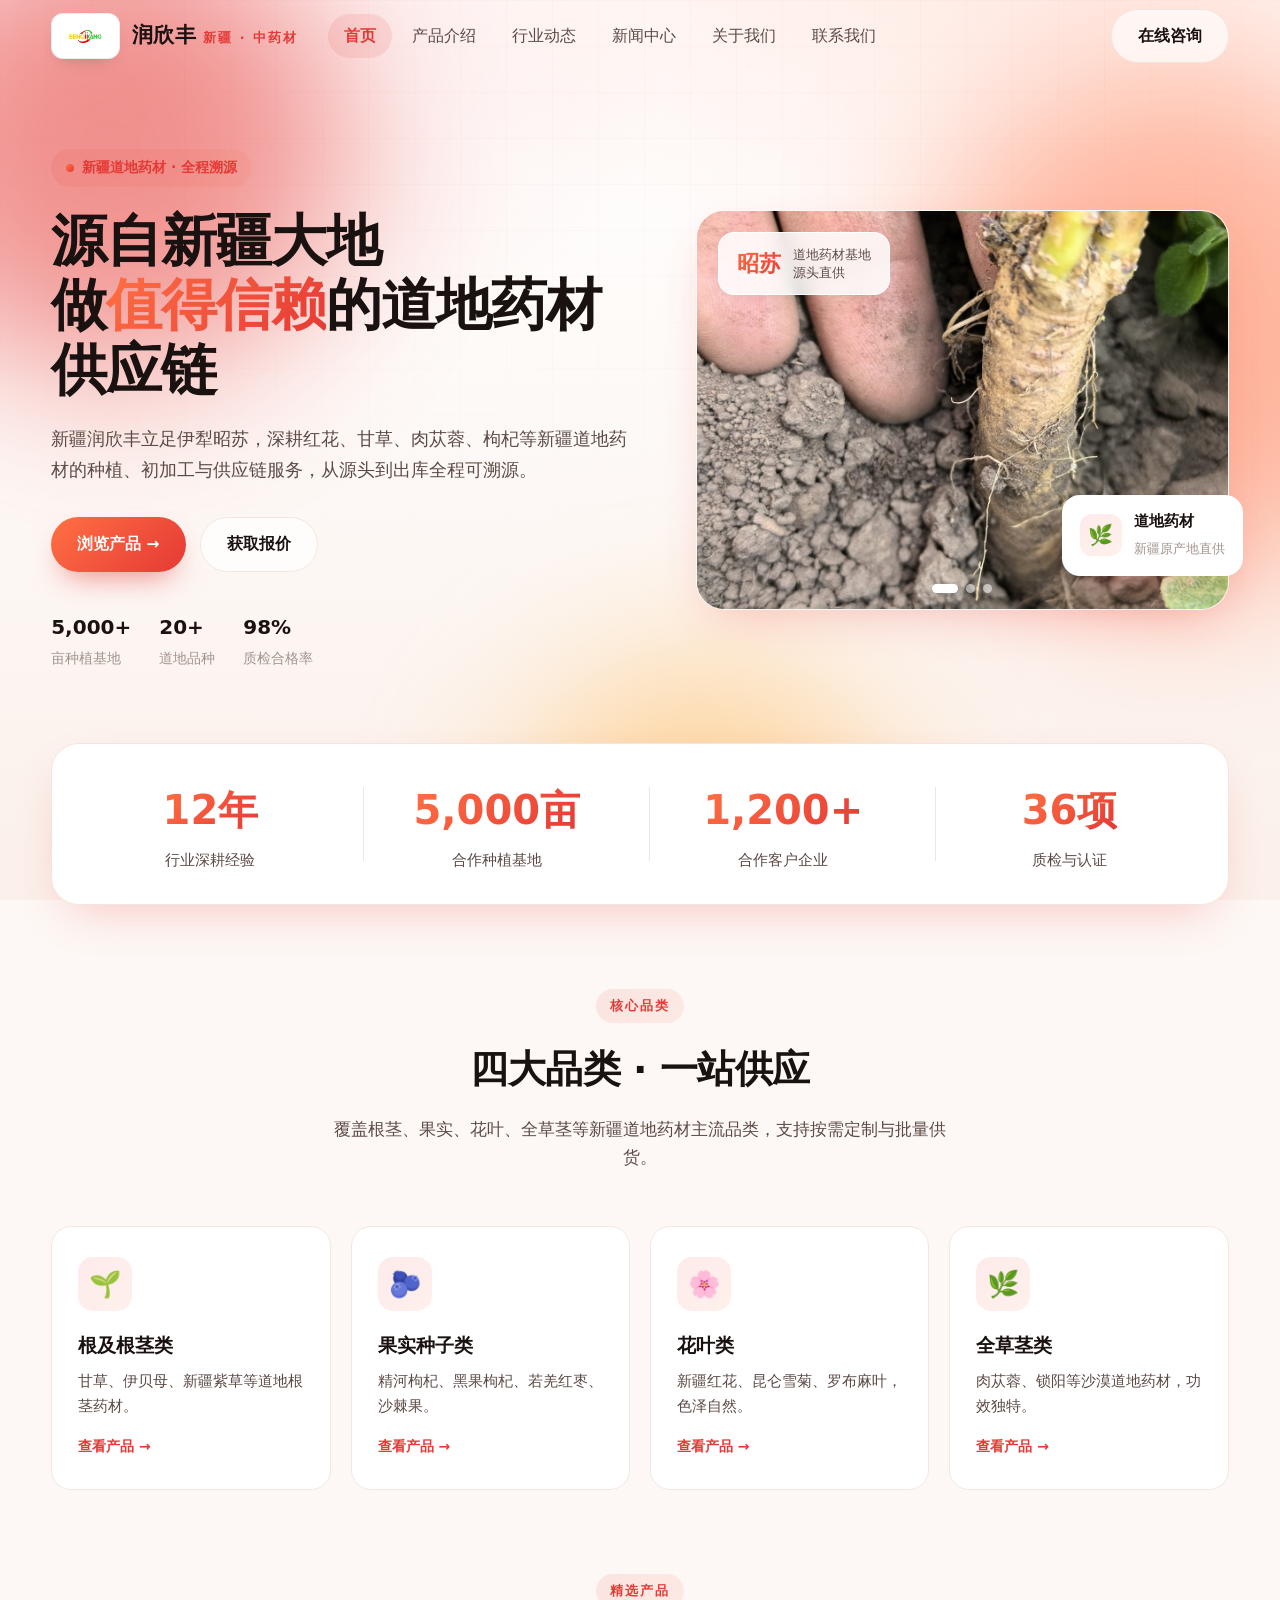
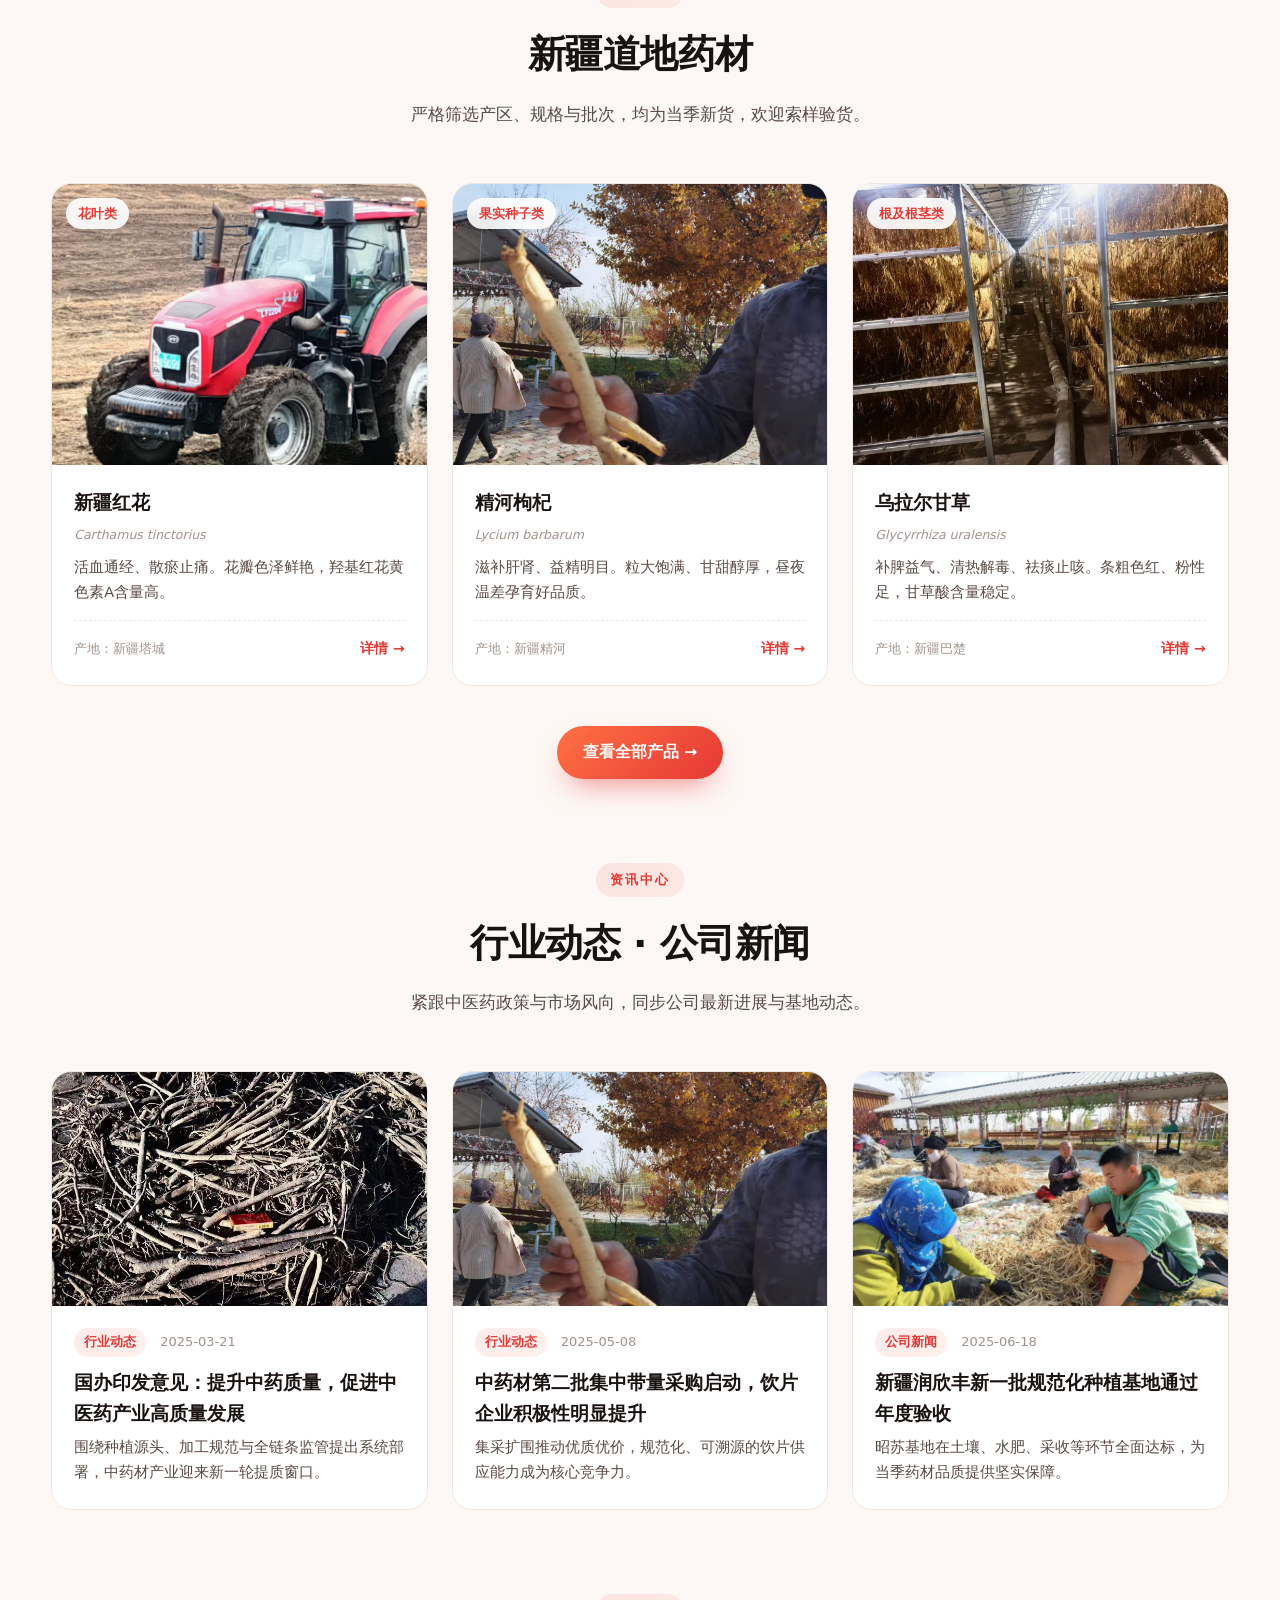
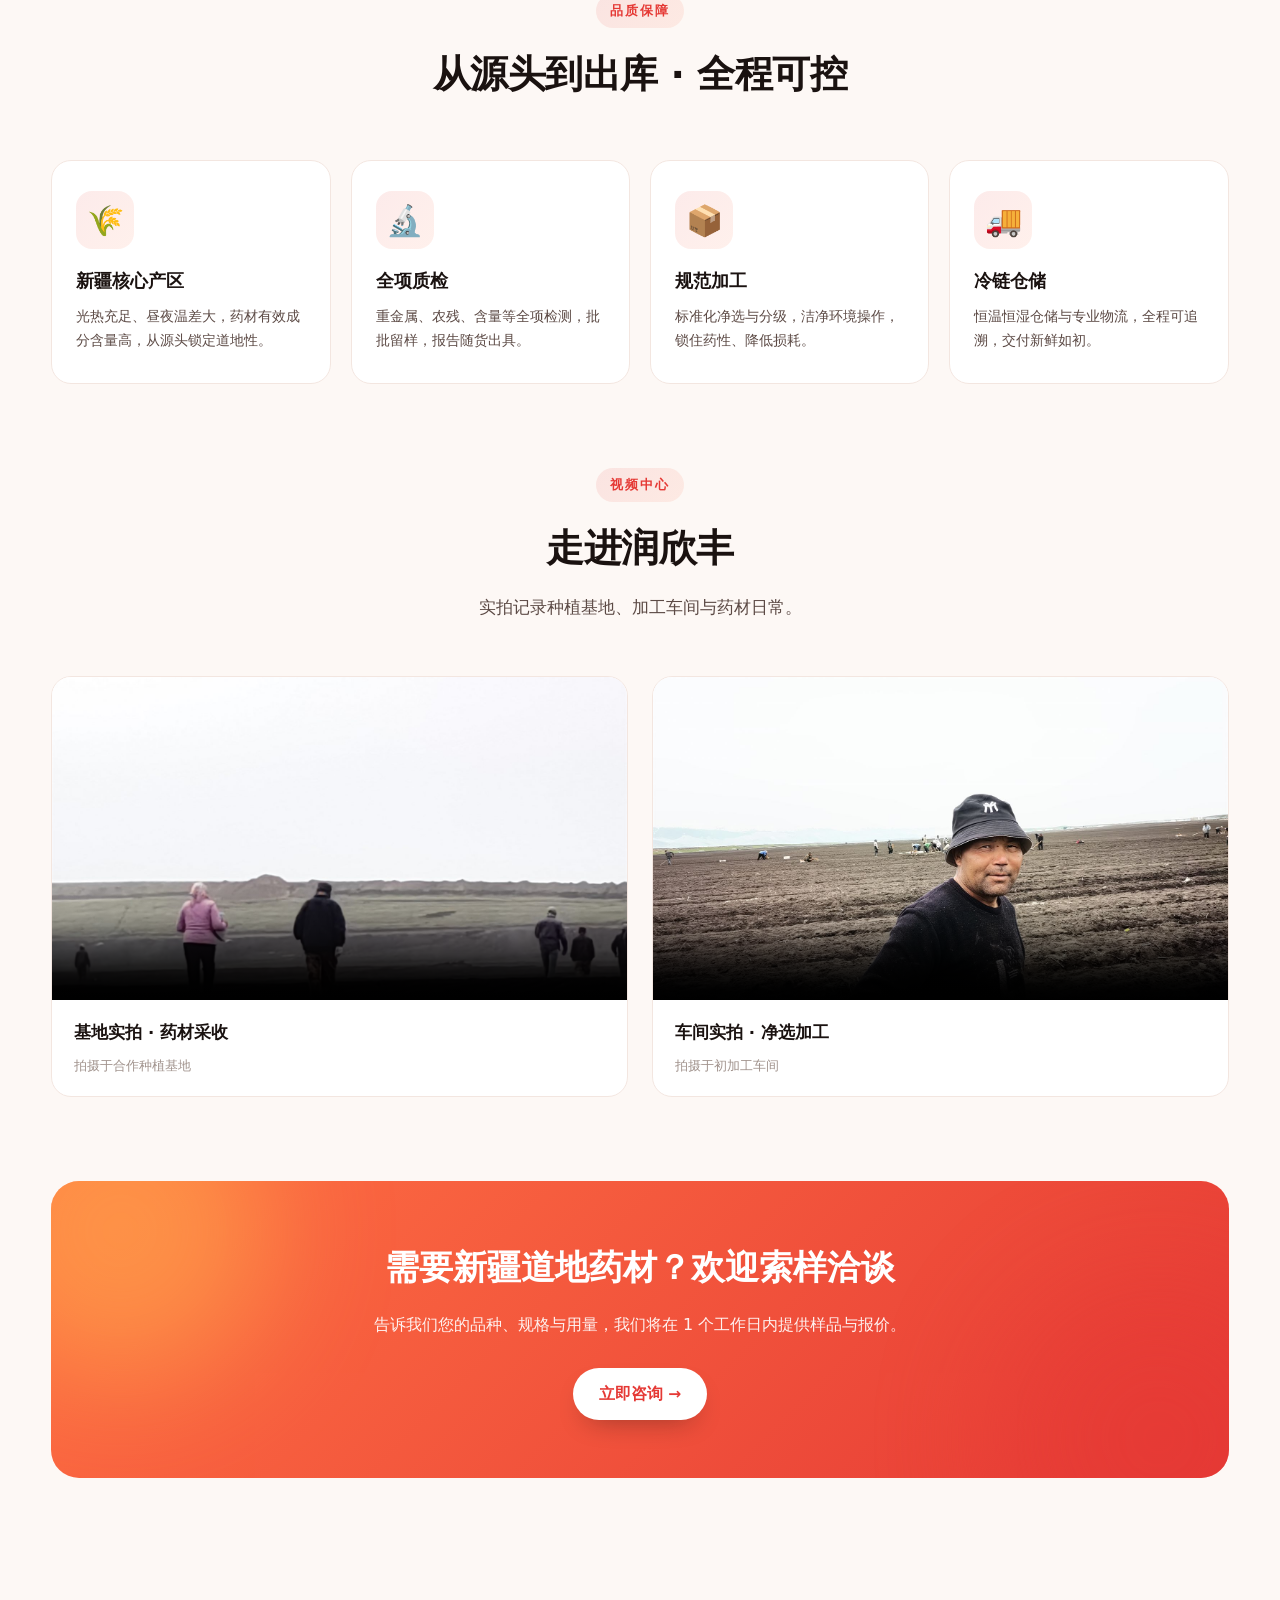
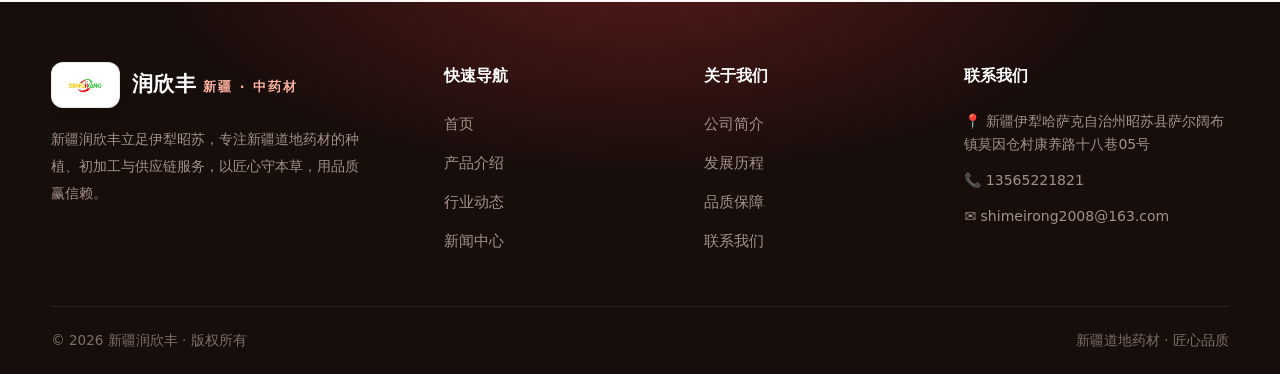
==== commit 66c2c5ba: "refactor: 品牌更新为新疆润欣丰（红色主题、公司Logo、联系方式、新疆道地药材产品线）" ====
--- a/index.html
+++ b/index.html
@@ -3,9 +3,9 @@
 <head>
   <meta charset="UTF-8">
   <meta name="viewport" content="width=device-width, initial-scale=1.0">
-  <title>百草源中药 · 道地药材 匠心品质</title>
-  <meta name="description" content="百草源中药科技有限公司——专注道地中药材种植、加工与供应链服务。提供人参、枸杞、黄芪、当归、三七等优质药材。">
-  <link rel="icon" type="image/svg+xml" href="assets/images/favicon.svg">
+  <title>新疆润欣丰 · 新疆道地药材 匠心品质</title>
+  <meta name="description" content="新疆润欣丰——立足伊犁昭苏，专注新疆红花、甘草、肉苁蓉、枸杞等道地药材的种植、初加工与供应链服务。">
+  <link rel="icon" type="image/png" href="assets/images/favicon.png">
   <link rel="stylesheet" href="assets/css/style.css">
 </head>
 <body>
@@ -21,8 +21,8 @@
   <header class="nav">
     <div class="container nav__inner">
       <a class="brand" href="index.html">
-        <span class="brand__mark">百</span>
-        <span class="brand__text">百草源<small>中药</small></span>
+        <img class="brand__logo" src="assets/images/logo.png" alt="新疆润欣丰">
+        <span class="brand__text">润欣丰<small>新疆 · 中药材</small></span>
       </a>
       <nav class="nav__links" id="navLinks">
         <a href="index.html" class="active">首页</a>
@@ -44,16 +44,16 @@
     <section class="hero">
       <div class="container hero__inner">
         <div class="hero__copy reveal">
-          <span class="hero__eyebrow">道地药材 · 全程溯源</span>
-          <h1>传承本草智慧<br>做<span class="grad">值得信赖</span>的中药供应链</h1>
-          <p class="hero__sub">百草源深耕中药材种植、初加工与批发配送十余年，从源头基地到质检出库，让每一味药材都「道地、干净、可溯源」。</p>
+          <span class="hero__eyebrow">新疆道地药材 · 全程溯源</span>
+          <h1>源自新疆大地<br>做<span class="grad">值得信赖</span>的道地药材供应链</h1>
+          <p class="hero__sub">新疆润欣丰立足伊犁昭苏，深耕红花、甘草、肉苁蓉、枸杞等新疆道地药材的种植、初加工与供应链服务，从源头到出库全程可溯源。</p>
           <div class="hero__cta">
             <a class="btn btn--primary" href="products.html">浏览产品 →</a>
             <a class="btn btn--ghost" href="contact.html">获取报价</a>
           </div>
           <div class="hero__trust">
-            <div><b data-count="12" data-suffix="+">12+</b><span>种植基地</span></div>
-            <div><b data-count="200" data-suffix="+">200+</b><span>药材品种</span></div>
+            <div><b data-count="5000" data-suffix="+">5000+</b><span>亩种植基地</span></div>
+            <div><b data-count="20" data-suffix="+">20+</b><span>道地品种</span></div>
             <div><b data-count="98" data-suffix="%">98%</b><span>质检合格率</span></div>
           </div>
         </div>
@@ -64,10 +64,10 @@
             <img src="assets/images/hero-03.jpg" alt="中药材加工与仓储实拍">
             <div class="hero__dots"></div>
           </div>
-          <div class="hero__badge"><b>GAP</b><span>规范化种植<br>源头可追溯</span></div>
+          <div class="hero__badge"><b>昭苏</b><span>道地药材基地<br>源头直供</span></div>
           <div class="hero__float">
             <span class="ico">🌿</span>
-            <div><b>道地药材</b><span>原产地直供</span></div>
+            <div><b>道地药材</b><span>新疆原产地直供</span></div>
           </div>
         </div>
       </div>
@@ -76,7 +76,7 @@
     <!-- 数据条 -->
     <section class="stats">
       <div class="container stats__inner reveal">
-        <div class="stat"><b data-count="15" data-suffix="年">15年</b><span>行业深耕经验</span></div>
+        <div class="stat"><b data-count="12" data-suffix="年">12年</b><span>行业深耕经验</span></div>
         <div class="stat"><b data-count="5000" data-suffix="亩">5000亩</b><span>合作种植基地</span></div>
         <div class="stat"><b data-count="1200" data-suffix="+">1200+</b><span>合作客户企业</span></div>
         <div class="stat"><b data-count="36" data-suffix="项">36项</b><span>质检与认证</span></div>
@@ -89,31 +89,31 @@
         <div class="sec-head reveal">
           <span class="tag">核心品类</span>
           <h2>四大品类 · 一站供应</h2>
-          <p>覆盖根茎、果实、菌藻、花叶等主流药材品类，支持按需定制与批量供货。</p>
+          <p>覆盖根茎、果实、花叶、全草茎等新疆道地药材主流品类，支持按需定制与批量供货。</p>
         </div>
         <div class="cats">
           <a class="cat reveal" href="products.html">
             <div class="cat__ico">🌱</div>
             <h3>根及根茎类</h3>
-            <p>人参、黄芪、当归、三七、党参、天麻等道地根茎药材。</p>
+            <p>甘草、伊贝母、新疆紫草等道地根茎药材。</p>
             <span class="cat__more">查看产品 →</span>
           </a>
           <a class="cat reveal d1" href="products.html">
             <div class="cat__ico">🫐</div>
             <h3>果实种子类</h3>
-            <p>枸杞、陈皮、酸枣仁等果实与种子类药材，颗粒饱满。</p>
+            <p>精河枸杞、黑果枸杞、若羌红枣、沙棘果。</p>
             <span class="cat__more">查看产品 →</span>
           </a>
           <a class="cat reveal d2" href="products.html">
-            <div class="cat__ico">🍄</div>
-            <h3>菌藻类</h3>
-            <p>灵芝、茯苓等菌藻类药材，仿野生培育，营养更足。</p>
-            <span class="cat__more">查看产品 →</span>
-          </a>
-          <a class="cat reveal d3" href="products.html">
             <div class="cat__ico">🌸</div>
             <h3>花叶类</h3>
-            <p>金银花、菊花等花叶类药材，色泽自然，清香宜人。</p>
+            <p>新疆红花、昆仑雪菊、罗布麻叶，色泽自然。</p>
+            <span class="cat__more">查看产品 →</span>
+          </a>
+          <a class="cat reveal d3" href="products.html">
+            <div class="cat__ico">🌿</div>
+            <h3>全草茎类</h3>
+            <p>肉苁蓉、锁阳等沙漠道地药材，功效独特。</p>
             <span class="cat__more">查看产品 →</span>
           </a>
         </div>
@@ -125,24 +125,24 @@
       <div class="container">
         <div class="sec-head reveal">
           <span class="tag">精选产品</span>
-          <h2>热销道地药材</h2>
+          <h2>新疆道地药材</h2>
           <p>严格筛选产区、规格与批次，均为当季新货，欢迎索样验货。</p>
         </div>
         <div class="products">
           <article class="card reveal">
-            <div class="card__media"><span class="card__tag">根及根茎类</span><img src="assets/images/product-01.jpg" alt="人参"></div>
-            <div class="card__body"><h3>长白山人参</h3><div class="latin">Panax ginseng</div><p>大补元气、复脉固脱，优选长白山产区生晒参，芦头完整、参体饱满。</p>
-              <div class="card__foot"><span>产地：吉林长白山</span><a class="link" href="products.html">详情 →</a></div></div>
+            <div class="card__media"><span class="card__tag">花叶类</span><img src="assets/images/product-01.jpg" alt="新疆红花"></div>
+            <div class="card__body"><h3>新疆红花</h3><div class="latin">Carthamus tinctorius</div><p>活血通经、散瘀止痛。花瓣色泽鲜艳，羟基红花黄色素A含量高。</p>
+              <div class="card__foot"><span>产地：新疆塔城</span><a class="link" href="products.html">详情 →</a></div></div>
           </article>
           <article class="card reveal d1">
-            <div class="card__media"><span class="card__tag">果实种子类</span><img src="assets/images/product-02.jpg" alt="枸杞"></div>
-            <div class="card__body"><h3>宁夏枸杞</h3><div class="latin">Lycium barbarum</div><p>滋补肝肾、益精明目，粒大色红、口感甘甜，无硫无添加。</p>
-              <div class="card__foot"><span>产地：宁夏中宁</span><a class="link" href="products.html">详情 →</a></div></div>
+            <div class="card__media"><span class="card__tag">果实种子类</span><img src="assets/images/product-02.jpg" alt="精河枸杞"></div>
+            <div class="card__body"><h3>精河枸杞</h3><div class="latin">Lycium barbarum</div><p>滋补肝肾、益精明目。粒大饱满、甘甜醇厚，昼夜温差孕育好品质。</p>
+              <div class="card__foot"><span>产地：新疆精河</span><a class="link" href="products.html">详情 →</a></div></div>
           </article>
           <article class="card reveal d2">
-            <div class="card__media"><span class="card__tag">根及根茎类</span><img src="assets/images/product-03.jpg" alt="黄芪"></div>
-            <div class="card__body"><h3>蒙古黄芪</h3><div class="latin">Astragalus membranaceus</div><p>补气固表、利水消肿，切片均匀、粉性足，豆腥味纯正。</p>
-              <div class="card__foot"><span>产地：内蒙古</span><a class="link" href="products.html">详情 →</a></div></div>
+            <div class="card__media"><span class="card__tag">根及根茎类</span><img src="assets/images/product-03.jpg" alt="乌拉尔甘草"></div>
+            <div class="card__body"><h3>乌拉尔甘草</h3><div class="latin">Glycyrrhiza uralensis</div><p>补脾益气、清热解毒、祛痰止咳。条粗色红、粉性足，甘草酸含量稳定。</p>
+              <div class="card__foot"><span>产地：新疆巴楚</span><a class="link" href="products.html">详情 →</a></div></div>
           </article>
         </div>
         <div style="text-align:center; margin-top:40px">
@@ -180,8 +180,8 @@
             <div class="card__media"><img src="assets/images/news-03.jpg" alt="公司新闻"></div>
             <div class="card__body">
               <div class="meta"><span class="chip">公司新闻</span><span>2025-06-18</span></div>
-              <h3>百草源新一批 GAP 规范化种植基地通过年度验收</h3>
-              <p>基地在土壤、水肥、采收等环节全面达标，为当季药材品质提供坚实保障。</p>
+              <h3>新疆润欣丰新一批规范化种植基地通过年度验收</h3>
+              <p>昭苏基地在土壤、水肥、采收等环节全面达标，为当季药材品质提供坚实保障。</p>
             </div>
           </a>
         </div>
@@ -196,9 +196,9 @@
           <h2>从源头到出库 · 全程可控</h2>
         </div>
         <div class="features">
-          <div class="feature reveal"><div class="feature__ico">🌾</div><h3>道地产区</h3><p>严选核心产区基地，土壤气候适宜，从源头锁定药材道地性。</p></div>
+          <div class="feature reveal"><div class="feature__ico">🌾</div><h3>新疆核心产区</h3><p>光热充足、昼夜温差大，药材有效成分含量高，从源头锁定道地性。</p></div>
           <div class="feature reveal d1"><div class="feature__ico">🔬</div><h3>全项质检</h3><p>重金属、农残、含量等全项检测，批批留样，报告随货出具。</p></div>
-          <div class="feature reveal d2"><div class="feature__ico">📦</div><h3>规范加工</h3><p>标准化炮制与分级，洁净车间操作，锁住药性、降低损耗。</p></div>
+          <div class="feature reveal d2"><div class="feature__ico">📦</div><h3>规范加工</h3><p>标准化净选与分级，洁净环境操作，锁住药性、降低损耗。</p></div>
           <div class="feature reveal d3"><div class="feature__ico">🚚</div><h3>冷链仓储</h3><p>恒温恒湿仓储与专业物流，全程可追溯，交付新鲜如初。</p></div>
         </div>
       </div>
@@ -209,7 +209,7 @@
       <div class="container">
         <div class="sec-head reveal">
           <span class="tag">视频中心</span>
-          <h2>走进百草源</h2>
+          <h2>走进润欣丰</h2>
           <p>实拍记录种植基地、加工车间与药材日常。</p>
         </div>
         <div class="videos">
@@ -229,7 +229,7 @@
     <section class="section" style="padding-top:0">
       <div class="container">
         <div class="cta reveal">
-          <h2>需要道地药材？欢迎索样洽谈</h2>
+          <h2>需要新疆道地药材？欢迎索样洽谈</h2>
           <p>告诉我们您的品种、规格与用量，我们将在 1 个工作日内提供样品与报价。</p>
           <a class="btn btn--white" href="contact.html">立即咨询 →</a>
         </div>
@@ -242,8 +242,11 @@
     <div class="container">
       <div class="footer__inner">
         <div>
-          <a class="brand" href="index.html"><span class="brand__mark">百</span><span class="brand__text">百草源<small>中药</small></span></a>
-          <p class="about">专注道地中药材的种植、加工与供应链服务，以匠心守本草，用品质赢信赖。</p>
+          <a class="brand" href="index.html">
+            <img class="brand__logo" src="assets/images/logo.png" alt="新疆润欣丰">
+            <span class="brand__text">润欣丰<small>新疆 · 中药材</small></span>
+          </a>
+          <p class="about">新疆润欣丰立足伊犁昭苏，专注新疆道地药材的种植、初加工与供应链服务，以匠心守本草，用品质赢信赖。</p>
         </div>
         <div class="footer__col">
           <h4>快速导航</h4>
@@ -256,15 +259,15 @@
         <div class="footer__col">
           <h4>联系我们</h4>
           <ul class="footer__contact">
-            <li>📍 安徽省亳州市中药材产业园区</li>
-            <li>📞 400-888-6666</li>
-            <li>✉️ hello@baicaoyuan.cn</li>
+            <li>📍 新疆伊犁哈萨克自治州昭苏县萨尔阔布镇莫因仓村康养路十八巷05号</li>
+            <li>📞 13565221821</li>
+            <li>✉️ shimeirong2008@163.com</li>
           </ul>
         </div>
       </div>
       <div class="footer__bottom">
-        <span>© <span data-year></span> 百草源中药科技有限公司 · 版权所有</span>
-        <span>道地药材 · 匠心品质</span>
+        <span>© <span data-year></span> 新疆润欣丰 · 版权所有</span>
+        <span>新疆道地药材 · 匠心品质</span>
       </div>
     </div>
   </footer>
--- a/assets/css/style.css
+++ b/assets/css/style.css
@@ -1,27 +1,26 @@
 /* ============================================================
-   百草源中药 · 官网样式
-   设计语言：DeepSeek 光网风格
-   浅色底 · 蓝紫渐变 · 柔和光晕 · 光网网格 · 圆角卡片 · 现代排版
+   新疆润欣丰 · 官网样式
+   设计语言：DeepSeek 光网风格（品牌红橙配色）
+   浅色暖底 · 红橙渐变 · 柔和光晕 · 光网网格 · 圆角卡片 · 现代排版
    ============================================================ */
 
 :root {
-  --blue: #4D6BFE;
-  --blue-600: #3b57e0;
-  --violet: #7C5CFC;
-  --purple: #8B5CF6;
-  --cyan: #38BDF8;
-  --ink: #0f172a;
-  --ink-2: #475569;
-  --ink-3: #94a3b8;
-  --bg: #f6f8fe;
+  --brand: #E53935;        /* 品牌红 */
+  --brand-2: #FF7043;      /* 渐变橙 */
+  --brand-3: #FFB74D;      /* 琥珀光晕 */
+  --brand-dark: #C62828;
+  --ink: #1a1210;
+  --ink-2: #5c4a45;
+  --ink-3: #a1938d;
+  --bg: #fdf8f5;
   --card: #ffffff;
-  --line: #e8ecf8;
-  --grad: linear-gradient(135deg, #4D6BFE 0%, #7C5CFC 100%);
-  --grad-soft: linear-gradient(135deg, rgba(77,107,254,.12), rgba(124,92,252,.12));
+  --line: #f3e6e0;
+  --grad: linear-gradient(135deg, #FF7043 0%, #E53935 100%);
+  --grad-soft: linear-gradient(135deg, rgba(229, 57, 53, .10), rgba(255, 112, 67, .10));
   --radius: 20px;
   --radius-lg: 28px;
-  --shadow: 0 18px 50px -18px rgba(77, 107, 254, .28);
-  --shadow-sm: 0 6px 24px -10px rgba(15, 23, 42, .12);
+  --shadow: 0 18px 50px -18px rgba(229, 57, 53, .30);
+  --shadow-sm: 0 6px 24px -10px rgba(26, 18, 16, .14);
   --font: "PingFang SC", "Microsoft YaHei", "Helvetica Neue", system-ui, -apple-system, "Segoe UI", Roboto, Arial, sans-serif;
   --ease: cubic-bezier(.22, .61, .36, 1);
 }
@@ -47,23 +46,23 @@
 .aurora {
   position: fixed; inset: 0; z-index: -2; overflow: hidden;
   background:
-    radial-gradient(1200px 600px at 80% -10%, rgba(124, 92, 252, .16), transparent 60%),
-    radial-gradient(900px 500px at 10% 10%, rgba(56, 189, 248, .14), transparent 60%),
-    linear-gradient(180deg, #ffffff 0%, #f6f8fe 55%, #f1f4fe 100%);
+    radial-gradient(1200px 600px at 80% -10%, rgba(255, 112, 67, .16), transparent 60%),
+    radial-gradient(900px 500px at 10% 10%, rgba(229, 57, 53, .12), transparent 60%),
+    linear-gradient(180deg, #ffffff 0%, #fdf8f5 55%, #fbf0ea 100%);
 }
 .aurora__grid {
   position: absolute; inset: 0; opacity: .55;
   background-image:
-    linear-gradient(rgba(77, 107, 254, .05) 1px, transparent 1px),
-    linear-gradient(90deg, rgba(77, 107, 254, .05) 1px, transparent 1px);
+    linear-gradient(rgba(229, 57, 53, .045) 1px, transparent 1px),
+    linear-gradient(90deg, rgba(229, 57, 53, .045) 1px, transparent 1px);
   background-size: 46px 46px;
   -webkit-mask-image: radial-gradient(ellipse 90% 70% at 50% 0%, #000 40%, transparent 100%);
           mask-image: radial-gradient(ellipse 90% 70% at 50% 0%, #000 40%, transparent 100%);
 }
-.aurora__orb { position: absolute; border-radius: 50%; filter: blur(80px); opacity: .55; }
-.aurora__orb--blue  { width: 460px; height: 460px; left: -120px; top: -80px; background: #4D6BFE; animation: float1 14s var(--ease) infinite; }
-.aurora__orb--violet{ width: 520px; height: 520px; right: -160px; top: 8%; background: #7C5CFC; animation: float2 18s var(--ease) infinite; }
-.aurora__orb--cyan  { width: 380px; height: 380px; left: 40%; bottom: -140px; background: #38BDF8; animation: float3 20s var(--ease) infinite; }
+.aurora__orb { position: absolute; border-radius: 50%; filter: blur(80px); opacity: .5; }
+.aurora__orb--blue  { width: 460px; height: 460px; left: -120px; top: -80px; background: #E53935; animation: float1 14s var(--ease) infinite; }
+.aurora__orb--violet{ width: 520px; height: 520px; right: -160px; top: 8%; background: #FF7043; animation: float2 18s var(--ease) infinite; }
+.aurora__orb--cyan  { width: 380px; height: 380px; left: 40%; bottom: -140px; background: #FFB74D; animation: float3 20s var(--ease) infinite; }
 @keyframes float1 { 50% { transform: translate(40px, 60px) scale(1.08); } }
 @keyframes float2 { 50% { transform: translate(-50px, 40px) scale(1.12); } }
 @keyframes float3 { 50% { transform: translate(30px, -50px) scale(1.05); } }
@@ -75,35 +74,29 @@
   border-bottom: 1px solid transparent;
 }
 .nav.scrolled {
-  background: rgba(255, 255, 255, .8);
+  background: rgba(255, 255, 255, .82);
   backdrop-filter: saturate(180%) blur(14px);
   -webkit-backdrop-filter: saturate(180%) blur(14px);
   border-bottom-color: var(--line);
-  box-shadow: 0 6px 30px -18px rgba(15, 23, 42, .18);
-}
-.nav__inner { display: flex; align-items: center; gap: 26px; height: 72px; }
+  box-shadow: 0 6px 30px -18px rgba(26, 18, 16, .2);
+}
+.nav__inner { display: flex; align-items: center; gap: 22px; height: 72px; }
 .brand { display: flex; align-items: center; gap: 12px; flex-shrink: 0; }
-.brand__mark {
-  width: 42px; height: 42px; display: grid; place-items: center;
-  background: var(--grad); color: #fff; font-weight: 700; font-size: 20px;
-  border-radius: 13px; box-shadow: 0 10px 24px -8px rgba(77, 107, 254, .7);
-  position: relative; overflow: hidden;
-}
-.brand__mark::after {
-  content: ""; position: absolute; inset: 0;
-  background: linear-gradient(120deg, transparent 30%, rgba(255,255,255,.5) 50%, transparent 70%);
-  transform: translateX(-100%); animation: shine 4.5s var(--ease) infinite;
-}
-@keyframes shine { 60%, 100% { transform: translateX(100%); } }
+.brand__logo {
+  height: 46px; width: auto; display: block;
+  background: #fff; border: 1px solid rgba(26, 18, 16, .08);
+  border-radius: 12px; padding: 5px 7px;
+  box-shadow: 0 8px 20px -12px rgba(26, 18, 16, .3);
+}
 .brand__text { font-size: 21px; font-weight: 800; letter-spacing: .5px; display: flex; align-items: baseline; gap: 7px; }
-.brand__text small { font-size: 13px; font-weight: 600; color: var(--blue); letter-spacing: 2px; }
+.brand__text small { font-size: 12.5px; font-weight: 600; color: var(--brand); letter-spacing: 2px; }
 .nav__links { display: flex; gap: 4px; margin-left: 8px; }
 .nav__links a {
   padding: 9px 16px; border-radius: 999px; font-size: 15.5px; font-weight: 500;
   color: var(--ink-2); transition: color .2s, background .2s; white-space: nowrap;
 }
-.nav__links a:hover { color: var(--blue); background: rgba(77, 107, 254, .08); }
-.nav__links a.active { color: var(--blue); background: rgba(77, 107, 254, .12); font-weight: 600; }
+.nav__links a:hover { color: var(--brand); background: rgba(229, 57, 53, .07); }
+.nav__links a.active { color: var(--brand); background: rgba(229, 57, 53, .11); font-weight: 600; }
 .nav__actions { margin-left: auto; display: flex; align-items: center; gap: 12px; }
 .nav__toggle { display: none; width: 42px; height: 42px; border-radius: 12px; border: 1px solid var(--line); background: #fff; }
 .nav__toggle span { display: block; width: 18px; height: 2px; background: var(--ink); margin: 4px auto; border-radius: 2px; transition: .3s; }
@@ -118,11 +111,11 @@
   transition: transform .2s var(--ease), box-shadow .2s, background .2s, color .2s;
   white-space: nowrap;
 }
-.btn--primary { background: var(--grad); color: #fff; box-shadow: 0 14px 30px -12px rgba(77, 107, 254, .8); }
-.btn--primary:hover { transform: translateY(-2px); box-shadow: 0 20px 40px -14px rgba(77, 107, 254, .9); }
+.btn--primary { background: var(--grad); color: #fff; box-shadow: 0 14px 30px -12px rgba(229, 57, 53, .65); }
+.btn--primary:hover { transform: translateY(-2px); box-shadow: 0 20px 40px -14px rgba(229, 57, 53, .8); }
 .btn--ghost { background: rgba(255, 255, 255, .7); border: 1px solid var(--line); color: var(--ink); }
-.btn--ghost:hover { border-color: var(--blue); color: var(--blue); transform: translateY(-2px); }
-.btn--white { background: #fff; color: var(--blue); box-shadow: 0 12px 28px -14px rgba(15,23,42,.4); }
+.btn--ghost:hover { border-color: var(--brand); color: var(--brand); transform: translateY(-2px); }
+.btn--white { background: #fff; color: var(--brand); box-shadow: 0 12px 28px -14px rgba(26, 18, 16, .45); }
 .btn--white:hover { transform: translateY(-2px); }
 
 /* ---------- Hero ---------- */
@@ -130,7 +123,7 @@
 .hero__inner { display: grid; grid-template-columns: 1.05fr .95fr; gap: 56px; align-items: center; }
 .hero__eyebrow {
   display: inline-flex; align-items: center; gap: 8px; padding: 7px 15px;
-  border-radius: 999px; background: var(--grad-soft); color: var(--blue);
+  border-radius: 999px; background: var(--grad-soft); color: var(--brand);
   font-size: 14px; font-weight: 600; margin-bottom: 22px;
 }
 .hero__eyebrow::before { content: ""; width: 8px; height: 8px; border-radius: 50%; background: var(--grad); }
@@ -148,7 +141,7 @@
 .hero__frame {
   position: relative; border-radius: var(--radius-lg); overflow: hidden;
   aspect-ratio: 4 / 3; box-shadow: var(--shadow); border: 1px solid rgba(255,255,255,.7);
-  background: #e9edfb;
+  background: #f5e9e5;
 }
 .hero__frame img { width: 100%; height: 100%; object-fit: cover; position: absolute; inset: 0; opacity: 0; transition: opacity 1s var(--ease); }
 .hero__frame img.active { opacity: 1; }
@@ -167,7 +160,7 @@
   padding: 14px 18px; box-shadow: var(--shadow); display: flex; align-items: center; gap: 12px;
   animation: bob 5s var(--ease) infinite;
 }
-.hero__float .ico { width: 42px; height: 42px; border-radius: 12px; background: var(--grad-soft); display: grid; place-items: center; color: var(--blue); font-size: 20px; }
+.hero__float .ico { width: 42px; height: 42px; border-radius: 12px; background: var(--grad-soft); display: grid; place-items: center; color: var(--brand); font-size: 20px; }
 .hero__float b { display: block; font-size: 15px; }
 .hero__float span { font-size: 12.5px; color: var(--ink-3); }
 @keyframes bob { 50% { transform: translateY(-10px); } }
@@ -189,7 +182,7 @@
 .sec-head--left { margin: 0 0 40px; text-align: left; }
 .sec-head .tag {
   display: inline-block; font-size: 13px; font-weight: 700; letter-spacing: 2px;
-  color: var(--blue); background: var(--grad-soft); padding: 6px 14px; border-radius: 999px; margin-bottom: 14px;
+  color: var(--brand); background: var(--grad-soft); padding: 6px 14px; border-radius: 999px; margin-bottom: 14px;
 }
 .sec-head h2 { font-size: clamp(26px, 3.4vw, 38px); font-weight: 800; letter-spacing: -.5px; }
 .sec-head p { color: var(--ink-2); margin-top: 14px; font-size: 16.5px; }
@@ -213,7 +206,7 @@
 .cat h3 { font-size: 19px; font-weight: 700; margin-bottom: 8px; }
 .cat p { font-size: 14.5px; color: var(--ink-2); transition: color .3s; }
 .cat:hover p { color: rgba(255,255,255,.85); }
-.cat__more { display: inline-flex; align-items: center; gap: 6px; margin-top: 16px; font-size: 14px; font-weight: 600; color: var(--blue); transition: color .3s; }
+.cat__more { display: inline-flex; align-items: center; gap: 6px; margin-top: 16px; font-size: 14px; font-weight: 600; color: var(--brand); transition: color .3s; }
 .cat:hover .cat__more { color: #fff; }
 
 /* ---------- 产品 ---------- */
@@ -223,12 +216,12 @@
   transition: transform .3s var(--ease), box-shadow .3s; display: flex; flex-direction: column;
 }
 .card:hover { transform: translateY(-8px); box-shadow: var(--shadow); }
-.card__media { position: relative; aspect-ratio: 4 / 3; overflow: hidden; background: #eef1fb; }
+.card__media { position: relative; aspect-ratio: 4 / 3; overflow: hidden; background: #f6ece8; }
 .card__media img { width: 100%; height: 100%; object-fit: cover; transition: transform .6s var(--ease); }
 .card:hover .card__media img { transform: scale(1.07); }
 .card__tag {
   position: absolute; top: 14px; left: 14px; background: rgba(255,255,255,.9); backdrop-filter: blur(6px);
-  color: var(--blue); font-size: 12.5px; font-weight: 600; padding: 5px 12px; border-radius: 999px;
+  color: var(--brand); font-size: 12.5px; font-weight: 600; padding: 5px 12px; border-radius: 999px;
 }
 .card__body { padding: 22px 22px 24px; display: flex; flex-direction: column; flex: 1; }
 .card__body h3 { font-size: 18.5px; font-weight: 700; margin-bottom: 6px; }
@@ -236,8 +229,8 @@
 .card__body p { font-size: 14.5px; color: var(--ink-2); flex: 1; }
 .card__foot { margin-top: 16px; padding-top: 16px; border-top: 1px dashed var(--line); display: flex; align-items: center; justify-content: space-between; }
 .card__foot span { font-size: 13px; color: var(--ink-3); }
-.card__foot .link { font-size: 14px; font-weight: 600; color: var(--blue); display: inline-flex; align-items: center; gap: 5px; }
-.card__foot .link:hover { gap: 9px; } .card__foot .link { transition: gap .2s; }
+.card__foot .link { font-size: 14px; font-weight: 600; color: var(--brand); display: inline-flex; align-items: center; gap: 5px; transition: gap .2s; }
+.card__foot .link:hover { gap: 9px; }
 
 /* 筛选 */
 .filter { display: flex; gap: 10px; flex-wrap: wrap; justify-content: center; margin-bottom: 42px; }
@@ -245,14 +238,14 @@
   padding: 10px 20px; border-radius: 999px; font-size: 14.5px; font-weight: 600; color: var(--ink-2);
   background: #fff; border: 1px solid var(--line); transition: .25s;
 }
-.filter button:hover { color: var(--blue); border-color: var(--blue); }
-.filter button.active { background: var(--grad); color: #fff; border-color: transparent; box-shadow: 0 10px 24px -10px rgba(77,107,254,.8); }
+.filter button:hover { color: var(--brand); border-color: var(--brand); }
+.filter button.active { background: var(--grad); color: #fff; border-color: transparent; box-shadow: 0 10px 24px -10px rgba(229, 57, 53, .7); }
 
 /* ---------- 新闻 / 动态 ---------- */
 .news-grid { display: grid; grid-template-columns: repeat(3, 1fr); gap: 24px; }
 .news-grid .card__media { aspect-ratio: 16 / 10; }
 .meta { display: flex; align-items: center; gap: 14px; font-size: 13px; color: var(--ink-3); margin-bottom: 10px; }
-.meta .chip { background: var(--grad-soft); color: var(--blue); font-weight: 600; padding: 3px 10px; border-radius: 999px; }
+.meta .chip { background: var(--grad-soft); color: var(--brand); font-weight: 600; padding: 3px 10px; border-radius: 999px; }
 
 .list { display: flex; flex-direction: column; gap: 16px; }
 .list-item {
@@ -260,7 +253,7 @@
   border-radius: var(--radius); padding: 18px; transition: transform .25s var(--ease), box-shadow .25s;
 }
 .list-item:hover { transform: translateX(6px); box-shadow: var(--shadow-sm); }
-.list-item__media { aspect-ratio: 16/11; border-radius: 14px; overflow: hidden; background: #eef1fb; }
+.list-item__media { aspect-ratio: 16/11; border-radius: 14px; overflow: hidden; background: #f6ece8; }
 .list-item__media img { width: 100%; height: 100%; object-fit: cover; }
 .list-item__body { display: flex; flex-direction: column; }
 .list-item__body h3 { font-size: 17.5px; font-weight: 700; margin-bottom: 8px; }
@@ -270,7 +263,7 @@
 /* ---------- 品质保障 ---------- */
 .features { display: grid; grid-template-columns: repeat(4, 1fr); gap: 20px; }
 .feature { background: #fff; border: 1px solid var(--line); border-radius: var(--radius); padding: 30px 24px; transition: .3s var(--ease); }
-.feature:hover { transform: translateY(-5px); box-shadow: var(--shadow-sm); border-color: rgba(77,107,254,.35); }
+.feature:hover { transform: translateY(-5px); box-shadow: var(--shadow-sm); border-color: rgba(229, 57, 53, .35); }
 .feature__ico { font-size: 30px; width: 58px; height: 58px; display: grid; place-items: center; border-radius: 16px; background: var(--grad-soft); margin-bottom: 18px; }
 .feature h3 { font-size: 17.5px; font-weight: 700; margin-bottom: 8px; }
 .feature p { font-size: 14px; color: var(--ink-2); }
@@ -286,8 +279,8 @@
 /* ---------- CTA ---------- */
 .cta { border-radius: var(--radius-lg); background: var(--grad); padding: 58px 48px; text-align: center; color: #fff; position: relative; overflow: hidden; }
 .cta::before, .cta::after { content: ""; position: absolute; border-radius: 50%; filter: blur(60px); opacity: .5; }
-.cta::before { width: 300px; height: 300px; left: -80px; top: -100px; background: #38BDF8; }
-.cta::after { width: 320px; height: 320px; right: -90px; bottom: -120px; background: #4D6BFE; }
+.cta::before { width: 300px; height: 300px; left: -80px; top: -100px; background: #FFB74D; }
+.cta::after { width: 320px; height: 320px; right: -90px; bottom: -120px; background: #E53935; }
 .cta h2 { font-size: clamp(24px, 3.4vw, 34px); font-weight: 800; position: relative; z-index: 2; }
 .cta p { margin: 14px auto 30px; max-width: 56ch; opacity: .92; position: relative; z-index: 2; }
 .cta .btn { position: relative; z-index: 2; }
@@ -306,11 +299,11 @@
 .about-copy .points li::before { content: "✓"; flex-shrink: 0; width: 22px; height: 22px; border-radius: 50%; background: var(--grad); color: #fff; display: grid; place-items: center; font-size: 12px; margin-top: 2px; }
 
 .timeline { position: relative; max-width: 820px; margin: 0 auto; }
-.timeline::before { content: ""; position: absolute; left: 50%; transform: translateX(-50%); top: 0; bottom: 0; width: 2px; background: linear-gradient(var(--blue), var(--violet)); opacity: .25; }
+.timeline::before { content: ""; position: absolute; left: 50%; transform: translateX(-50%); top: 0; bottom: 0; width: 2px; background: linear-gradient(var(--brand), var(--brand-2)); opacity: .25; }
 .tl-item { position: relative; width: 50%; padding: 0 40px 40px; }
 .tl-item:nth-child(odd) { left: 0; text-align: right; }
 .tl-item:nth-child(even) { left: 50%; }
-.tl-item::before { content: ""; position: absolute; top: 6px; width: 14px; height: 14px; border-radius: 50%; background: var(--grad); box-shadow: 0 0 0 5px rgba(77,107,254,.15); }
+.tl-item::before { content: ""; position: absolute; top: 6px; width: 14px; height: 14px; border-radius: 50%; background: var(--grad); box-shadow: 0 0 0 5px rgba(229, 57, 53, .15); }
 .tl-item:nth-child(odd)::before { right: -7px; }
 .tl-item:nth-child(even)::before { left: -7px; }
 .tl-item .year { font-weight: 800; font-size: 20px; background: var(--grad); -webkit-background-clip: text; background-clip: text; color: transparent; }
@@ -321,7 +314,7 @@
 .contact-grid { display: grid; grid-template-columns: .9fr 1.1fr; gap: 32px; }
 .contact-info { display: grid; gap: 16px; }
 .cinfo { background: #fff; border: 1px solid var(--line); border-radius: var(--radius); padding: 22px 24px; display: flex; gap: 16px; align-items: flex-start; transition: .25s; }
-.cinfo:hover { border-color: rgba(77,107,254,.4); box-shadow: var(--shadow-sm); }
+.cinfo:hover { border-color: rgba(229, 57, 53, .4); box-shadow: var(--shadow-sm); }
 .cinfo .ico { width: 48px; height: 48px; flex-shrink: 0; border-radius: 14px; background: var(--grad-soft); display: grid; place-items: center; font-size: 22px; }
 .cinfo b { display: block; font-size: 16px; margin-bottom: 3px; }
 .cinfo span { font-size: 14px; color: var(--ink-2); }
@@ -332,25 +325,25 @@
 .field label { display: block; font-size: 14px; font-weight: 600; margin-bottom: 8px; color: var(--ink-2); }
 .field input, .field textarea, .field select {
   width: 100%; padding: 13px 16px; border-radius: 13px; border: 1.5px solid var(--line);
-  font-family: inherit; font-size: 15px; color: var(--ink); background: #fbfcff; transition: border-color .2s, box-shadow .2s;
-}
-.field input:focus, .field textarea:focus, .field select:focus { outline: none; border-color: var(--blue); box-shadow: 0 0 0 4px rgba(77,107,254,.12); background: #fff; }
+  font-family: inherit; font-size: 15px; color: var(--ink); background: #fdfbfa; transition: border-color .2s, box-shadow .2s;
+}
+.field input:focus, .field textarea:focus, .field select:focus { outline: none; border-color: var(--brand); box-shadow: 0 0 0 4px rgba(229, 57, 53, .12); background: #fff; }
 .field textarea { resize: vertical; min-height: 120px; }
 .form .row { display: grid; grid-template-columns: 1fr 1fr; gap: 16px; }
 
 /* ---------- 页脚 ---------- */
-.footer { background: #0b1020; color: #b6bfd6; margin-top: 40px; position: relative; overflow: hidden; }
-.footer::before { content: ""; position: absolute; inset: 0; background: radial-gradient(700px 300px at 50% -10%, rgba(77,107,254,.25), transparent 70%); }
+.footer { background: #170d0b; color: #c9bdb8; margin-top: 40px; position: relative; overflow: hidden; }
+.footer::before { content: ""; position: absolute; inset: 0; background: radial-gradient(700px 300px at 50% -10%, rgba(229, 57, 53, .30), transparent 70%); }
 .footer__inner { position: relative; z-index: 2; display: grid; grid-template-columns: 1.6fr 1fr 1fr 1.2fr; gap: 40px; padding: 60px 0 40px; }
 .footer .brand__text { color: #fff; }
-.footer .brand__text small { color: #7c9bff; }
-.footer .about { margin-top: 18px; font-size: 14px; line-height: 1.9; color: #8b94ad; max-width: 34ch; }
+.footer .brand__text small { color: #ffb4a2; }
+.footer .about { margin-top: 18px; font-size: 14px; line-height: 1.9; color: #a3918a; max-width: 36ch; }
 .footer h4 { color: #fff; font-size: 16px; font-weight: 700; margin-bottom: 20px; }
 .footer__col ul li { margin-bottom: 12px; }
-.footer__col ul a { font-size: 14.5px; color: #8b94ad; transition: color .2s; }
-.footer__col ul a:hover { color: #7c9bff; }
-.footer__contact li { display: flex; gap: 10px; font-size: 14px; color: #8b94ad; margin-bottom: 14px; }
-.footer__bottom { position: relative; z-index: 2; border-top: 1px solid rgba(255,255,255,.08); padding: 22px 0; font-size: 13.5px; color: #6b7490; display: flex; justify-content: space-between; gap: 12px; flex-wrap: wrap; }
+.footer__col ul a { font-size: 14.5px; color: #a3918a; transition: color .2s; }
+.footer__col ul a:hover { color: #ffb4a2; }
+.footer__contact li { display: flex; gap: 10px; font-size: 14px; color: #a3918a; margin-bottom: 14px; }
+.footer__bottom { position: relative; z-index: 2; border-top: 1px solid rgba(255,255,255,.08); padding: 22px 0; font-size: 13.5px; color: #7d6f68; display: flex; justify-content: space-between; gap: 12px; flex-wrap: wrap; }
 
 /* ---------- 辅助 ---------- */
 .toTop {
@@ -368,11 +361,11 @@
 
 /* ---------- 页头横幅 ---------- */
 .page-head { padding: 64px 0 44px; text-align: center; position: relative; }
-.page-head .tag { display: inline-block; font-size: 13px; font-weight: 700; letter-spacing: 2px; color: var(--blue); background: var(--grad-soft); padding: 6px 14px; border-radius: 999px; margin-bottom: 16px; }
+.page-head .tag { display: inline-block; font-size: 13px; font-weight: 700; letter-spacing: 2px; color: var(--brand); background: var(--grad-soft); padding: 6px 14px; border-radius: 999px; margin-bottom: 16px; }
 .page-head h1 { font-size: clamp(30px, 4.5vw, 46px); font-weight: 800; letter-spacing: -1px; }
 .page-head p { color: var(--ink-2); margin-top: 14px; max-width: 60ch; margin-inline: auto; }
 .breadcrumb { display: flex; gap: 8px; justify-content: center; font-size: 13.5px; color: var(--ink-3); margin-top: 18px; }
-.breadcrumb a:hover { color: var(--blue); }
+.breadcrumb a:hover { color: var(--brand); }
 
 /* ---------- 显示动画 ---------- */
 .reveal { opacity: 0; transform: translateY(26px); transition: opacity .7s var(--ease), transform .7s var(--ease); }
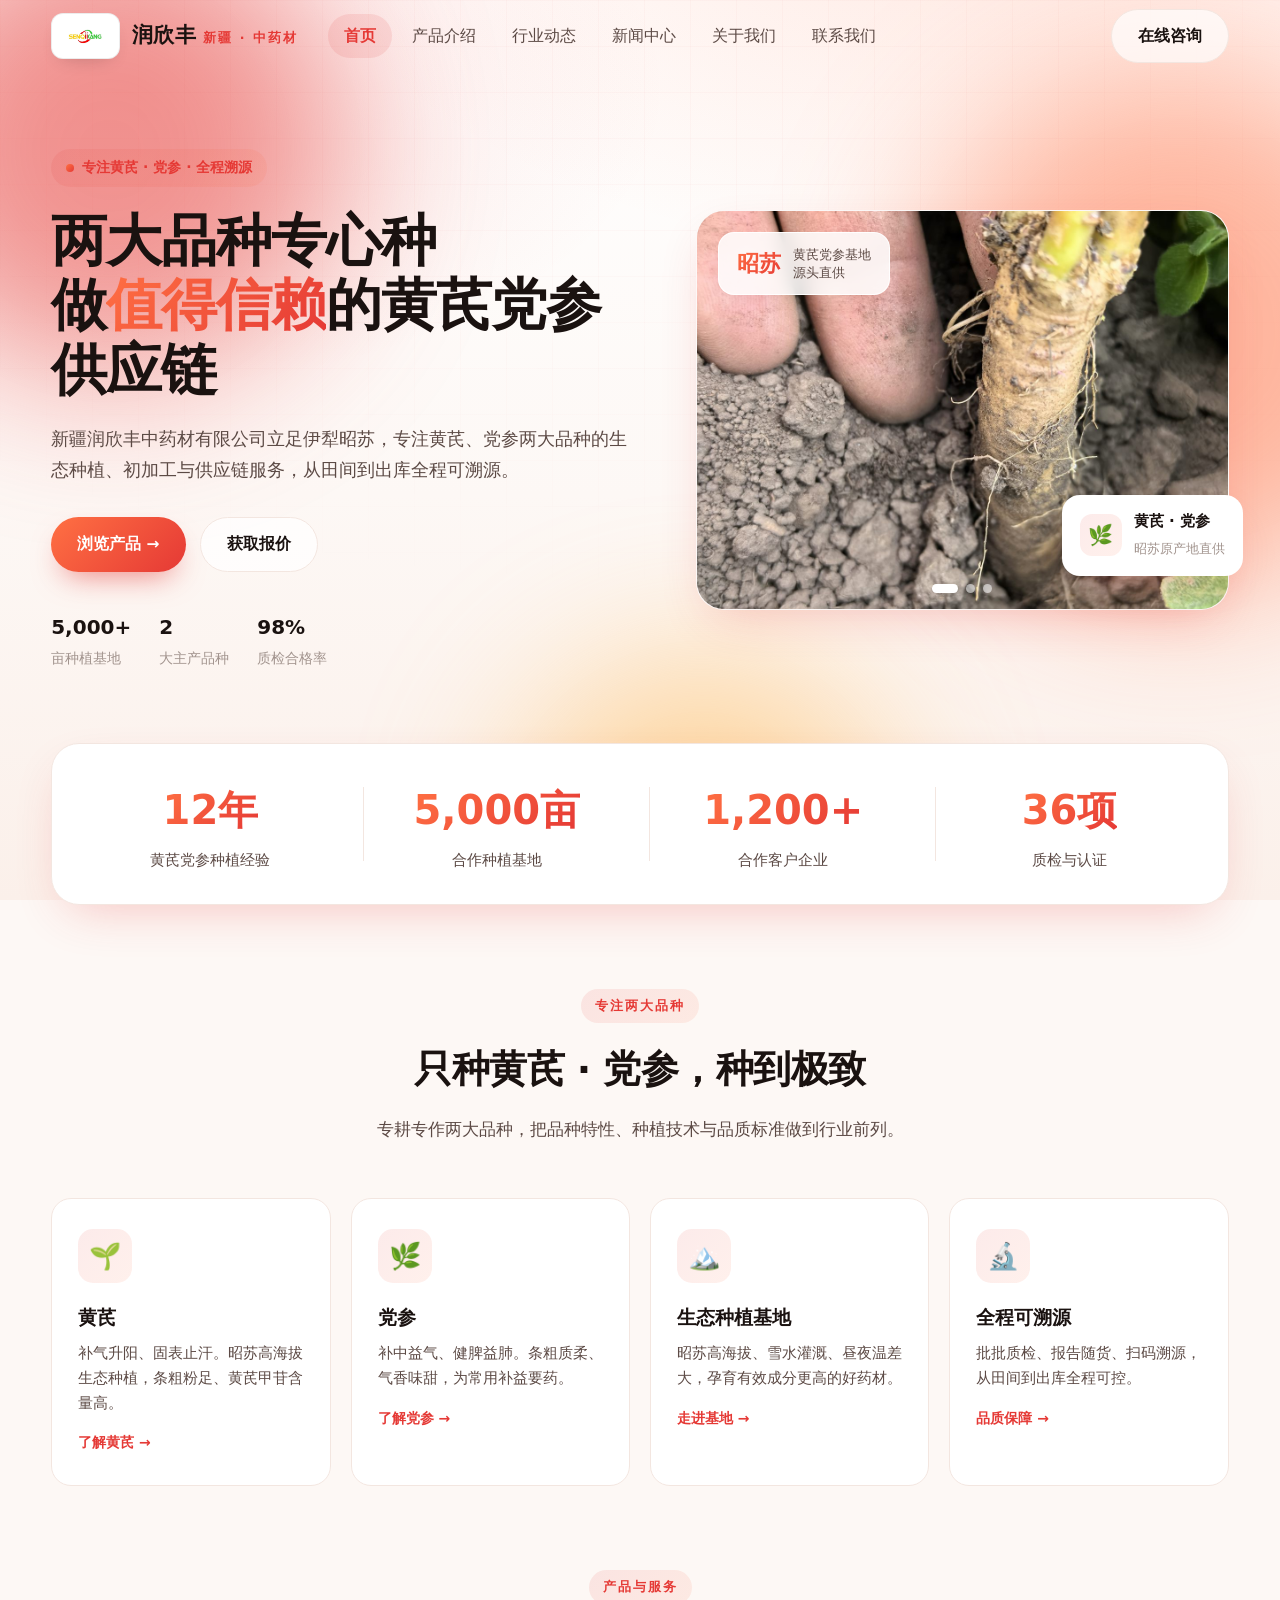
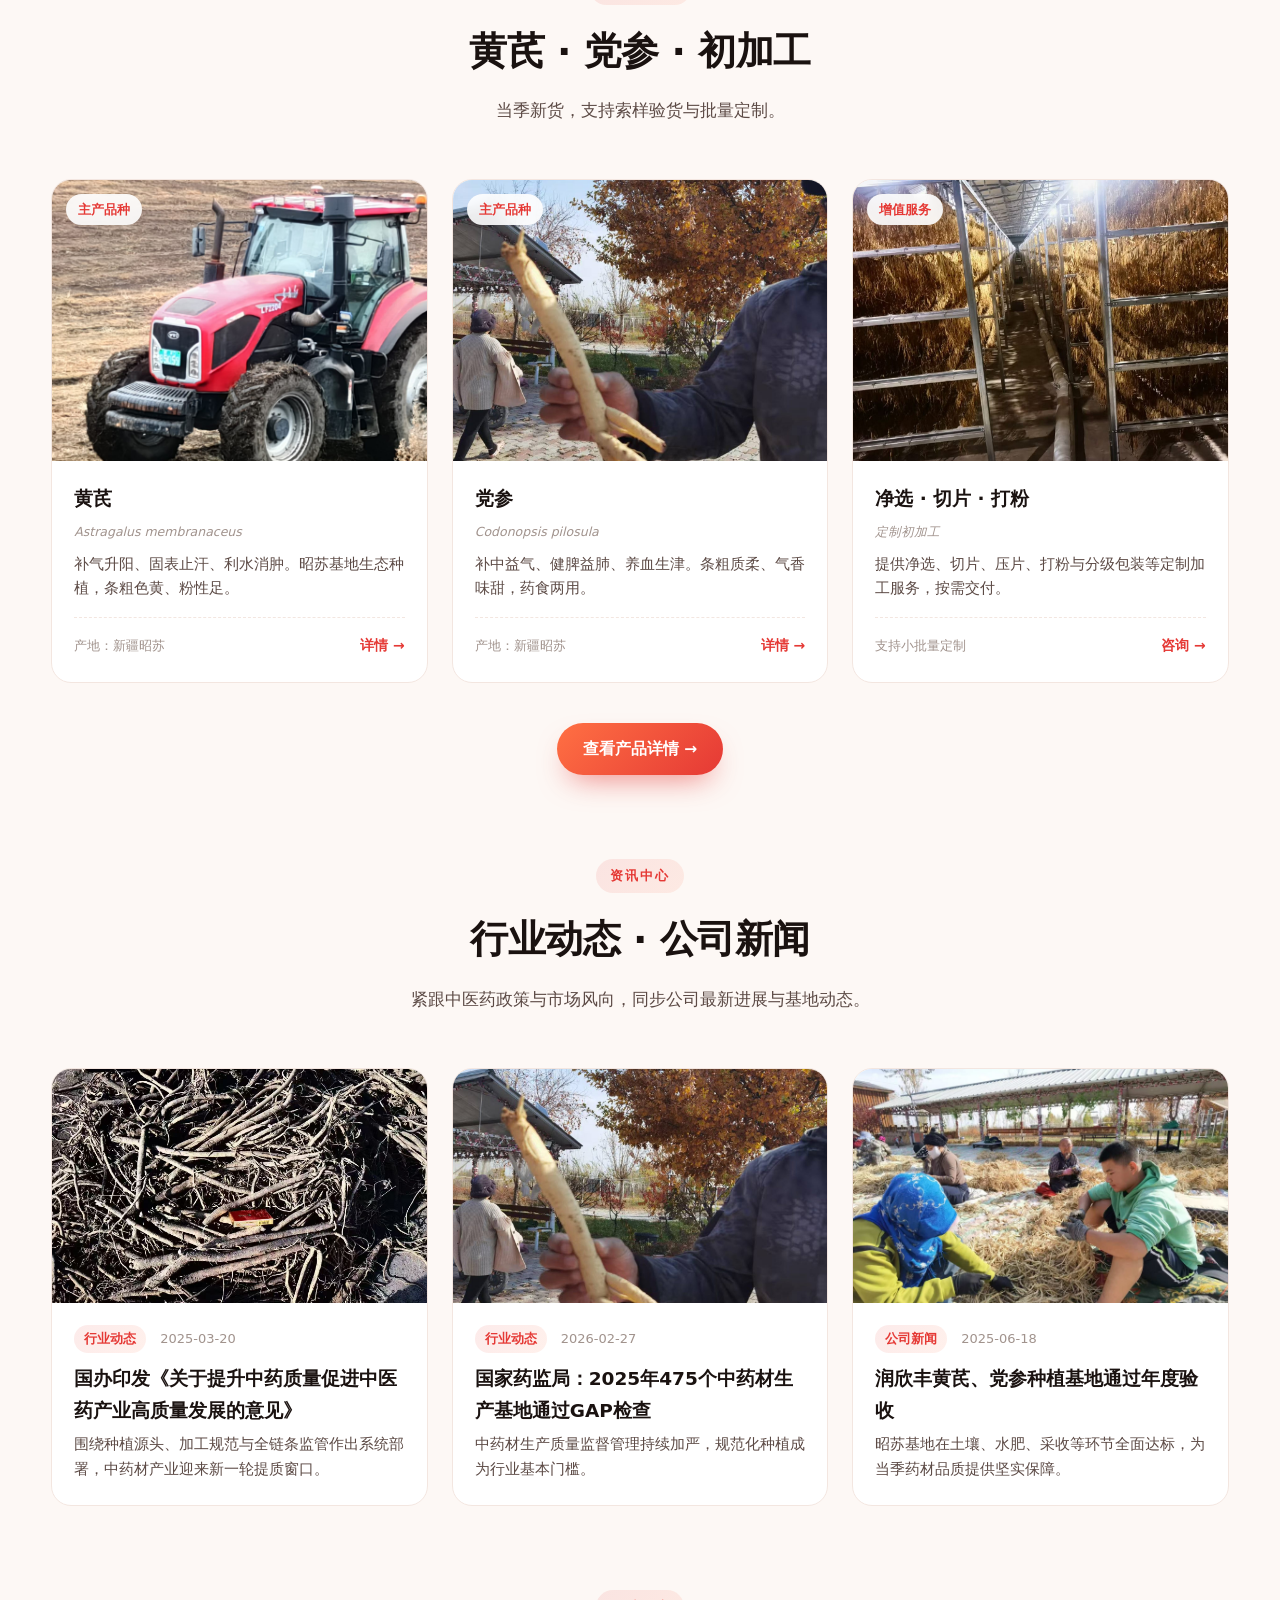
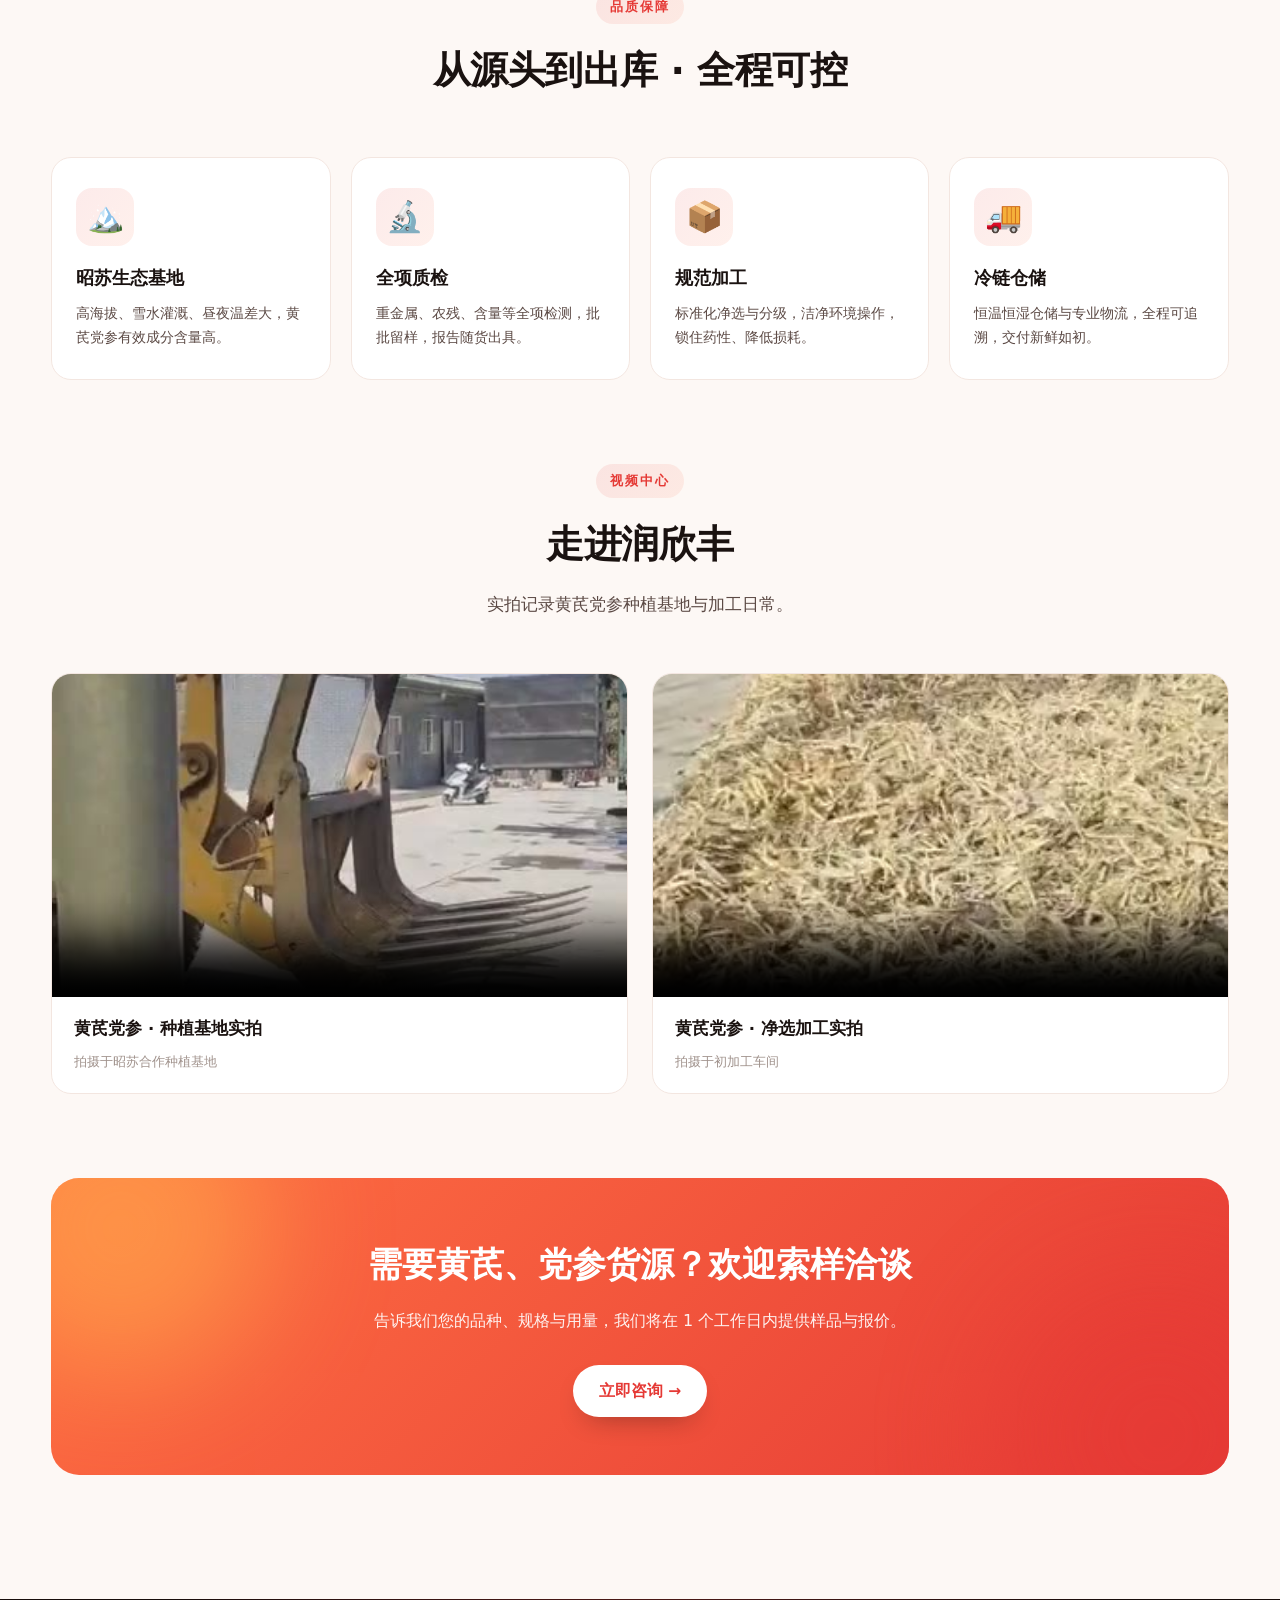
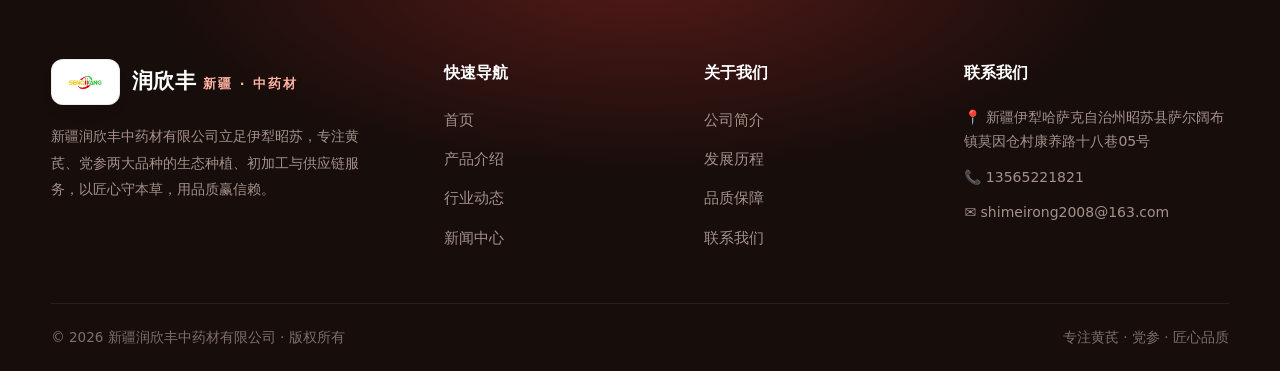
==== commit ae55865b: "refactor: 定位改为专注黄芪党参两大品种，行业动态改为官方真实新闻，更换首页视频" ====
--- a/index.html
+++ b/index.html
@@ -3,8 +3,8 @@
 <head>
   <meta charset="UTF-8">
   <meta name="viewport" content="width=device-width, initial-scale=1.0">
-  <title>新疆润欣丰 · 新疆道地药材 匠心品质</title>
-  <meta name="description" content="新疆润欣丰——立足伊犁昭苏，专注新疆红花、甘草、肉苁蓉、枸杞等道地药材的种植、初加工与供应链服务。">
+  <title>新疆润欣丰 · 黄芪党参 道地种植</title>
+  <meta name="description" content="新疆润欣丰中药材有限公司——立足伊犁昭苏，专注黄芪、党参两大品种的生态种植、初加工与供应链服务。">
   <link rel="icon" type="image/png" href="assets/images/favicon.png">
   <link rel="stylesheet" href="assets/css/style.css">
 </head>
@@ -44,30 +44,30 @@
     <section class="hero">
       <div class="container hero__inner">
         <div class="hero__copy reveal">
-          <span class="hero__eyebrow">新疆道地药材 · 全程溯源</span>
-          <h1>源自新疆大地<br>做<span class="grad">值得信赖</span>的道地药材供应链</h1>
-          <p class="hero__sub">新疆润欣丰立足伊犁昭苏，深耕红花、甘草、肉苁蓉、枸杞等新疆道地药材的种植、初加工与供应链服务，从源头到出库全程可溯源。</p>
+          <span class="hero__eyebrow">专注黄芪 · 党参 · 全程溯源</span>
+          <h1>两大品种专心种<br>做<span class="grad">值得信赖</span>的黄芪党参供应链</h1>
+          <p class="hero__sub">新疆润欣丰中药材有限公司立足伊犁昭苏，专注黄芪、党参两大品种的生态种植、初加工与供应链服务，从田间到出库全程可溯源。</p>
           <div class="hero__cta">
             <a class="btn btn--primary" href="products.html">浏览产品 →</a>
             <a class="btn btn--ghost" href="contact.html">获取报价</a>
           </div>
           <div class="hero__trust">
             <div><b data-count="5000" data-suffix="+">5000+</b><span>亩种植基地</span></div>
-            <div><b data-count="20" data-suffix="+">20+</b><span>道地品种</span></div>
+            <div><b data-count="2" data-suffix="">2</b><span>大主产品种</span></div>
             <div><b data-count="98" data-suffix="%">98%</b><span>质检合格率</span></div>
           </div>
         </div>
         <div class="hero__media reveal d1">
           <div class="hero__frame">
-            <img src="assets/images/hero-01.jpg" alt="中药材种植基地实拍" class="active">
-            <img src="assets/images/hero-02.jpg" alt="道地药材原料实拍">
-            <img src="assets/images/hero-03.jpg" alt="中药材加工与仓储实拍">
+            <img src="assets/images/hero-01.jpg" alt="黄芪党参种植基地实拍" class="active">
+            <img src="assets/images/hero-02.jpg" alt="黄芪党参药材实拍">
+            <img src="assets/images/hero-03.jpg" alt="黄芪党参加工与仓储实拍">
             <div class="hero__dots"></div>
           </div>
-          <div class="hero__badge"><b>昭苏</b><span>道地药材基地<br>源头直供</span></div>
+          <div class="hero__badge"><b>昭苏</b><span>黄芪党参基地<br>源头直供</span></div>
           <div class="hero__float">
             <span class="ico">🌿</span>
-            <div><b>道地药材</b><span>新疆原产地直供</span></div>
+            <div><b>黄芪 · 党参</b><span>昭苏原产地直供</span></div>
           </div>
         </div>
       </div>
@@ -76,45 +76,45 @@
     <!-- 数据条 -->
     <section class="stats">
       <div class="container stats__inner reveal">
-        <div class="stat"><b data-count="12" data-suffix="年">12年</b><span>行业深耕经验</span></div>
+        <div class="stat"><b data-count="12" data-suffix="年">12年</b><span>黄芪党参种植经验</span></div>
         <div class="stat"><b data-count="5000" data-suffix="亩">5000亩</b><span>合作种植基地</span></div>
         <div class="stat"><b data-count="1200" data-suffix="+">1200+</b><span>合作客户企业</span></div>
         <div class="stat"><b data-count="36" data-suffix="项">36项</b><span>质检与认证</span></div>
       </div>
     </section>
 
-    <!-- 核心品类 -->
+    <!-- 主打品种与实力 -->
     <section class="section">
       <div class="container">
         <div class="sec-head reveal">
-          <span class="tag">核心品类</span>
-          <h2>四大品类 · 一站供应</h2>
-          <p>覆盖根茎、果实、花叶、全草茎等新疆道地药材主流品类，支持按需定制与批量供货。</p>
+          <span class="tag">专注两大品种</span>
+          <h2>只种黄芪 · 党参，种到极致</h2>
+          <p>专耕专作两大品种，把品种特性、种植技术与品质标准做到行业前列。</p>
         </div>
         <div class="cats">
           <a class="cat reveal" href="products.html">
             <div class="cat__ico">🌱</div>
-            <h3>根及根茎类</h3>
-            <p>甘草、伊贝母、新疆紫草等道地根茎药材。</p>
-            <span class="cat__more">查看产品 →</span>
+            <h3>黄芪</h3>
+            <p>补气升阳、固表止汗。昭苏高海拔生态种植，条粗粉足、黄芪甲苷含量高。</p>
+            <span class="cat__more">了解黄芪 →</span>
           </a>
           <a class="cat reveal d1" href="products.html">
-            <div class="cat__ico">🫐</div>
-            <h3>果实种子类</h3>
-            <p>精河枸杞、黑果枸杞、若羌红枣、沙棘果。</p>
-            <span class="cat__more">查看产品 →</span>
-          </a>
-          <a class="cat reveal d2" href="products.html">
-            <div class="cat__ico">🌸</div>
-            <h3>花叶类</h3>
-            <p>新疆红花、昆仑雪菊、罗布麻叶，色泽自然。</p>
-            <span class="cat__more">查看产品 →</span>
-          </a>
-          <a class="cat reveal d3" href="products.html">
             <div class="cat__ico">🌿</div>
-            <h3>全草茎类</h3>
-            <p>肉苁蓉、锁阳等沙漠道地药材，功效独特。</p>
-            <span class="cat__more">查看产品 →</span>
+            <h3>党参</h3>
+            <p>补中益气、健脾益肺。条粗质柔、气香味甜，为常用补益要药。</p>
+            <span class="cat__more">了解党参 →</span>
+          </a>
+          <a class="cat reveal d2" href="about.html">
+            <div class="cat__ico">🏔️</div>
+            <h3>生态种植基地</h3>
+            <p>昭苏高海拔、雪水灌溉、昼夜温差大，孕育有效成分更高的好药材。</p>
+            <span class="cat__more">走进基地 →</span>
+          </a>
+          <a class="cat reveal d3" href="about.html#quality">
+            <div class="cat__ico">🔬</div>
+            <h3>全程可溯源</h3>
+            <p>批批质检、报告随货、扫码溯源，从田间到出库全程可控。</p>
+            <span class="cat__more">品质保障 →</span>
           </a>
         </div>
       </div>
@@ -124,29 +124,29 @@
     <section class="section" style="padding-top:0">
       <div class="container">
         <div class="sec-head reveal">
-          <span class="tag">精选产品</span>
-          <h2>新疆道地药材</h2>
-          <p>严格筛选产区、规格与批次，均为当季新货，欢迎索样验货。</p>
+          <span class="tag">产品与服务</span>
+          <h2>黄芪 · 党参 · 初加工</h2>
+          <p>当季新货，支持索样验货与批量定制。</p>
         </div>
         <div class="products">
           <article class="card reveal">
-            <div class="card__media"><span class="card__tag">花叶类</span><img src="assets/images/product-01.jpg" alt="新疆红花"></div>
-            <div class="card__body"><h3>新疆红花</h3><div class="latin">Carthamus tinctorius</div><p>活血通经、散瘀止痛。花瓣色泽鲜艳，羟基红花黄色素A含量高。</p>
-              <div class="card__foot"><span>产地：新疆塔城</span><a class="link" href="products.html">详情 →</a></div></div>
+            <div class="card__media"><span class="card__tag">主产品种</span><img src="assets/images/product-01.jpg" alt="黄芪"></div>
+            <div class="card__body"><h3>黄芪</h3><div class="latin">Astragalus membranaceus</div><p>补气升阳、固表止汗、利水消肿。昭苏基地生态种植，条粗色黄、粉性足。</p>
+              <div class="card__foot"><span>产地：新疆昭苏</span><a class="link" href="products.html">详情 →</a></div></div>
           </article>
           <article class="card reveal d1">
-            <div class="card__media"><span class="card__tag">果实种子类</span><img src="assets/images/product-02.jpg" alt="精河枸杞"></div>
-            <div class="card__body"><h3>精河枸杞</h3><div class="latin">Lycium barbarum</div><p>滋补肝肾、益精明目。粒大饱满、甘甜醇厚，昼夜温差孕育好品质。</p>
-              <div class="card__foot"><span>产地：新疆精河</span><a class="link" href="products.html">详情 →</a></div></div>
+            <div class="card__media"><span class="card__tag">主产品种</span><img src="assets/images/product-02.jpg" alt="党参"></div>
+            <div class="card__body"><h3>党参</h3><div class="latin">Codonopsis pilosula</div><p>补中益气、健脾益肺、养血生津。条粗质柔、气香味甜，药食两用。</p>
+              <div class="card__foot"><span>产地：新疆昭苏</span><a class="link" href="products.html">详情 →</a></div></div>
           </article>
           <article class="card reveal d2">
-            <div class="card__media"><span class="card__tag">根及根茎类</span><img src="assets/images/product-03.jpg" alt="乌拉尔甘草"></div>
-            <div class="card__body"><h3>乌拉尔甘草</h3><div class="latin">Glycyrrhiza uralensis</div><p>补脾益气、清热解毒、祛痰止咳。条粗色红、粉性足，甘草酸含量稳定。</p>
-              <div class="card__foot"><span>产地：新疆巴楚</span><a class="link" href="products.html">详情 →</a></div></div>
+            <div class="card__media"><span class="card__tag">增值服务</span><img src="assets/images/product-03.jpg" alt="初加工服务"></div>
+            <div class="card__body"><h3>净选 · 切片 · 打粉</h3><div class="latin">定制初加工</div><p>提供净选、切片、压片、打粉与分级包装等定制加工服务，按需交付。</p>
+              <div class="card__foot"><span>支持小批量定制</span><a class="link" href="contact.html">咨询 →</a></div></div>
           </article>
         </div>
         <div style="text-align:center; margin-top:40px">
-          <a class="btn btn--primary" href="products.html">查看全部产品 →</a>
+          <a class="btn btn--primary" href="products.html">查看产品详情 →</a>
         </div>
       </div>
     </section>
@@ -163,24 +163,24 @@
           <a class="card reveal" href="industry.html">
             <div class="card__media"><img src="assets/images/news-01.jpg" alt="行业动态"></div>
             <div class="card__body">
-              <div class="meta"><span class="chip">行业动态</span><span>2025-03-21</span></div>
-              <h3>国办印发意见：提升中药质量，促进中医药产业高质量发展</h3>
-              <p>围绕种植源头、加工规范与全链条监管提出系统部署，中药材产业迎来新一轮提质窗口。</p>
+              <div class="meta"><span class="chip">行业动态</span><span>2025-03-20</span></div>
+              <h3>国办印发《关于提升中药质量促进中医药产业高质量发展的意见》</h3>
+              <p>围绕种植源头、加工规范与全链条监管作出系统部署，中药材产业迎来新一轮提质窗口。</p>
             </div>
           </a>
           <a class="card reveal d1" href="industry.html">
             <div class="card__media"><img src="assets/images/news-02.jpg" alt="行业动态"></div>
             <div class="card__body">
-              <div class="meta"><span class="chip">行业动态</span><span>2025-05-08</span></div>
-              <h3>中药材第二批集中带量采购启动，饮片企业积极性明显提升</h3>
-              <p>集采扩围推动优质优价，规范化、可溯源的饮片供应能力成为核心竞争力。</p>
+              <div class="meta"><span class="chip">行业动态</span><span>2026-02-27</span></div>
+              <h3>国家药监局：2025年475个中药材生产基地通过GAP检查</h3>
+              <p>中药材生产质量监督管理持续加严，规范化种植成为行业基本门槛。</p>
             </div>
           </a>
           <a class="card reveal d2" href="news.html">
             <div class="card__media"><img src="assets/images/news-03.jpg" alt="公司新闻"></div>
             <div class="card__body">
               <div class="meta"><span class="chip">公司新闻</span><span>2025-06-18</span></div>
-              <h3>新疆润欣丰新一批规范化种植基地通过年度验收</h3>
+              <h3>润欣丰黄芪、党参种植基地通过年度验收</h3>
               <p>昭苏基地在土壤、水肥、采收等环节全面达标，为当季药材品质提供坚实保障。</p>
             </div>
           </a>
@@ -196,7 +196,7 @@
           <h2>从源头到出库 · 全程可控</h2>
         </div>
         <div class="features">
-          <div class="feature reveal"><div class="feature__ico">🌾</div><h3>新疆核心产区</h3><p>光热充足、昼夜温差大，药材有效成分含量高，从源头锁定道地性。</p></div>
+          <div class="feature reveal"><div class="feature__ico">🏔️</div><h3>昭苏生态基地</h3><p>高海拔、雪水灌溉、昼夜温差大，黄芪党参有效成分含量高。</p></div>
           <div class="feature reveal d1"><div class="feature__ico">🔬</div><h3>全项质检</h3><p>重金属、农残、含量等全项检测，批批留样，报告随货出具。</p></div>
           <div class="feature reveal d2"><div class="feature__ico">📦</div><h3>规范加工</h3><p>标准化净选与分级，洁净环境操作，锁住药性、降低损耗。</p></div>
           <div class="feature reveal d3"><div class="feature__ico">🚚</div><h3>冷链仓储</h3><p>恒温恒湿仓储与专业物流，全程可追溯，交付新鲜如初。</p></div>
@@ -210,16 +210,16 @@
         <div class="sec-head reveal">
           <span class="tag">视频中心</span>
           <h2>走进润欣丰</h2>
-          <p>实拍记录种植基地、加工车间与药材日常。</p>
+          <p>实拍记录黄芪党参种植基地与加工日常。</p>
         </div>
         <div class="videos">
           <div class="video reveal">
-            <video controls preload="metadata" poster="assets/images/gallery-01.jpg" src="assets/video/video-01.mp4"></video>
-            <div class="video__body"><h3>基地实拍 · 药材采收</h3><span>拍摄于合作种植基地</span></div>
+            <video controls preload="metadata" poster="assets/images/poster-01.jpg" src="assets/video/video-01.mp4"></video>
+            <div class="video__body"><h3>黄芪党参 · 种植基地实拍</h3><span>拍摄于昭苏合作种植基地</span></div>
           </div>
           <div class="video reveal d1">
-            <video controls preload="metadata" poster="assets/images/gallery-02.jpg" src="assets/video/video-02.mp4"></video>
-            <div class="video__body"><h3>车间实拍 · 净选加工</h3><span>拍摄于初加工车间</span></div>
+            <video controls preload="metadata" poster="assets/images/poster-02.jpg" src="assets/video/video-02.mp4"></video>
+            <div class="video__body"><h3>黄芪党参 · 净选加工实拍</h3><span>拍摄于初加工车间</span></div>
           </div>
         </div>
       </div>
@@ -229,7 +229,7 @@
     <section class="section" style="padding-top:0">
       <div class="container">
         <div class="cta reveal">
-          <h2>需要新疆道地药材？欢迎索样洽谈</h2>
+          <h2>需要黄芪、党参货源？欢迎索样洽谈</h2>
           <p>告诉我们您的品种、规格与用量，我们将在 1 个工作日内提供样品与报价。</p>
           <a class="btn btn--white" href="contact.html">立即咨询 →</a>
         </div>
@@ -246,7 +246,7 @@
             <img class="brand__logo" src="assets/images/logo.png" alt="新疆润欣丰">
             <span class="brand__text">润欣丰<small>新疆 · 中药材</small></span>
           </a>
-          <p class="about">新疆润欣丰立足伊犁昭苏，专注新疆道地药材的种植、初加工与供应链服务，以匠心守本草，用品质赢信赖。</p>
+          <p class="about">新疆润欣丰中药材有限公司立足伊犁昭苏，专注黄芪、党参两大品种的生态种植、初加工与供应链服务，以匠心守本草，用品质赢信赖。</p>
         </div>
         <div class="footer__col">
           <h4>快速导航</h4>
@@ -266,8 +266,8 @@
         </div>
       </div>
       <div class="footer__bottom">
-        <span>© <span data-year></span> 新疆润欣丰 · 版权所有</span>
-        <span>新疆道地药材 · 匠心品质</span>
+        <span>© <span data-year></span> 新疆润欣丰中药材有限公司 · 版权所有</span>
+        <span>专注黄芪 · 党参 · 匠心品质</span>
       </div>
     </div>
   </footer>
--- a/assets/css/style.css
+++ b/assets/css/style.css
@@ -211,6 +211,7 @@
 
 /* ---------- 产品 ---------- */
 .products { display: grid; grid-template-columns: repeat(3, 1fr); gap: 24px; }
+.products--two { grid-template-columns: repeat(2, 1fr); }
 .card {
   background: #fff; border: 1px solid var(--line); border-radius: var(--radius); overflow: hidden;
   transition: transform .3s var(--ease), box-shadow .3s; display: flex; flex-direction: column;
@@ -257,6 +258,9 @@
 .list-item__media img { width: 100%; height: 100%; object-fit: cover; }
 .list-item__body { display: flex; flex-direction: column; }
 .list-item__body h3 { font-size: 17.5px; font-weight: 700; margin-bottom: 8px; }
+.list-item__body h3 a { transition: color .2s; }
+.list-item__body h3 a:hover { color: var(--brand); }
+.list-item__body h3 a::after { content: " ↗"; font-size: 13px; color: var(--ink-3); }
 .list-item__body p { font-size: 14.5px; color: var(--ink-2); flex: 1; }
 .list-item__body .date { font-size: 13px; color: var(--ink-3); margin-top: 10px; }
 
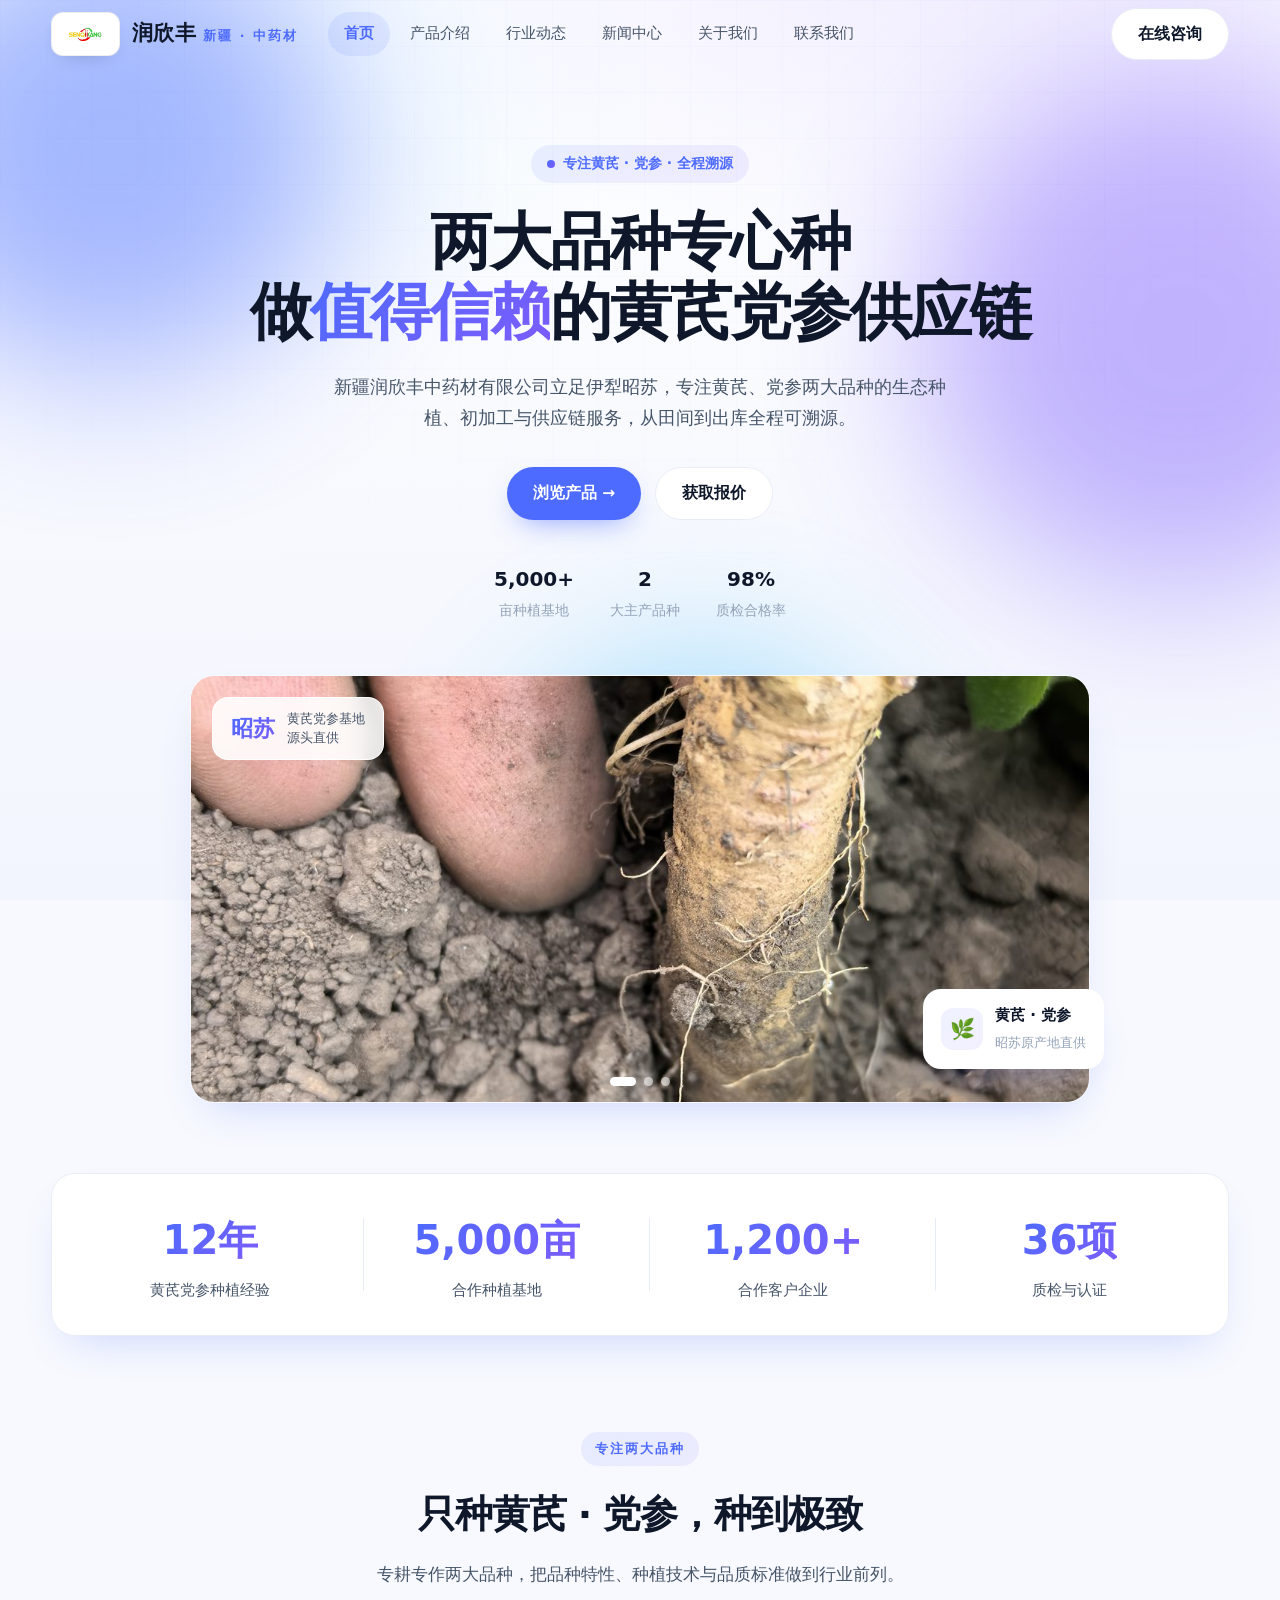
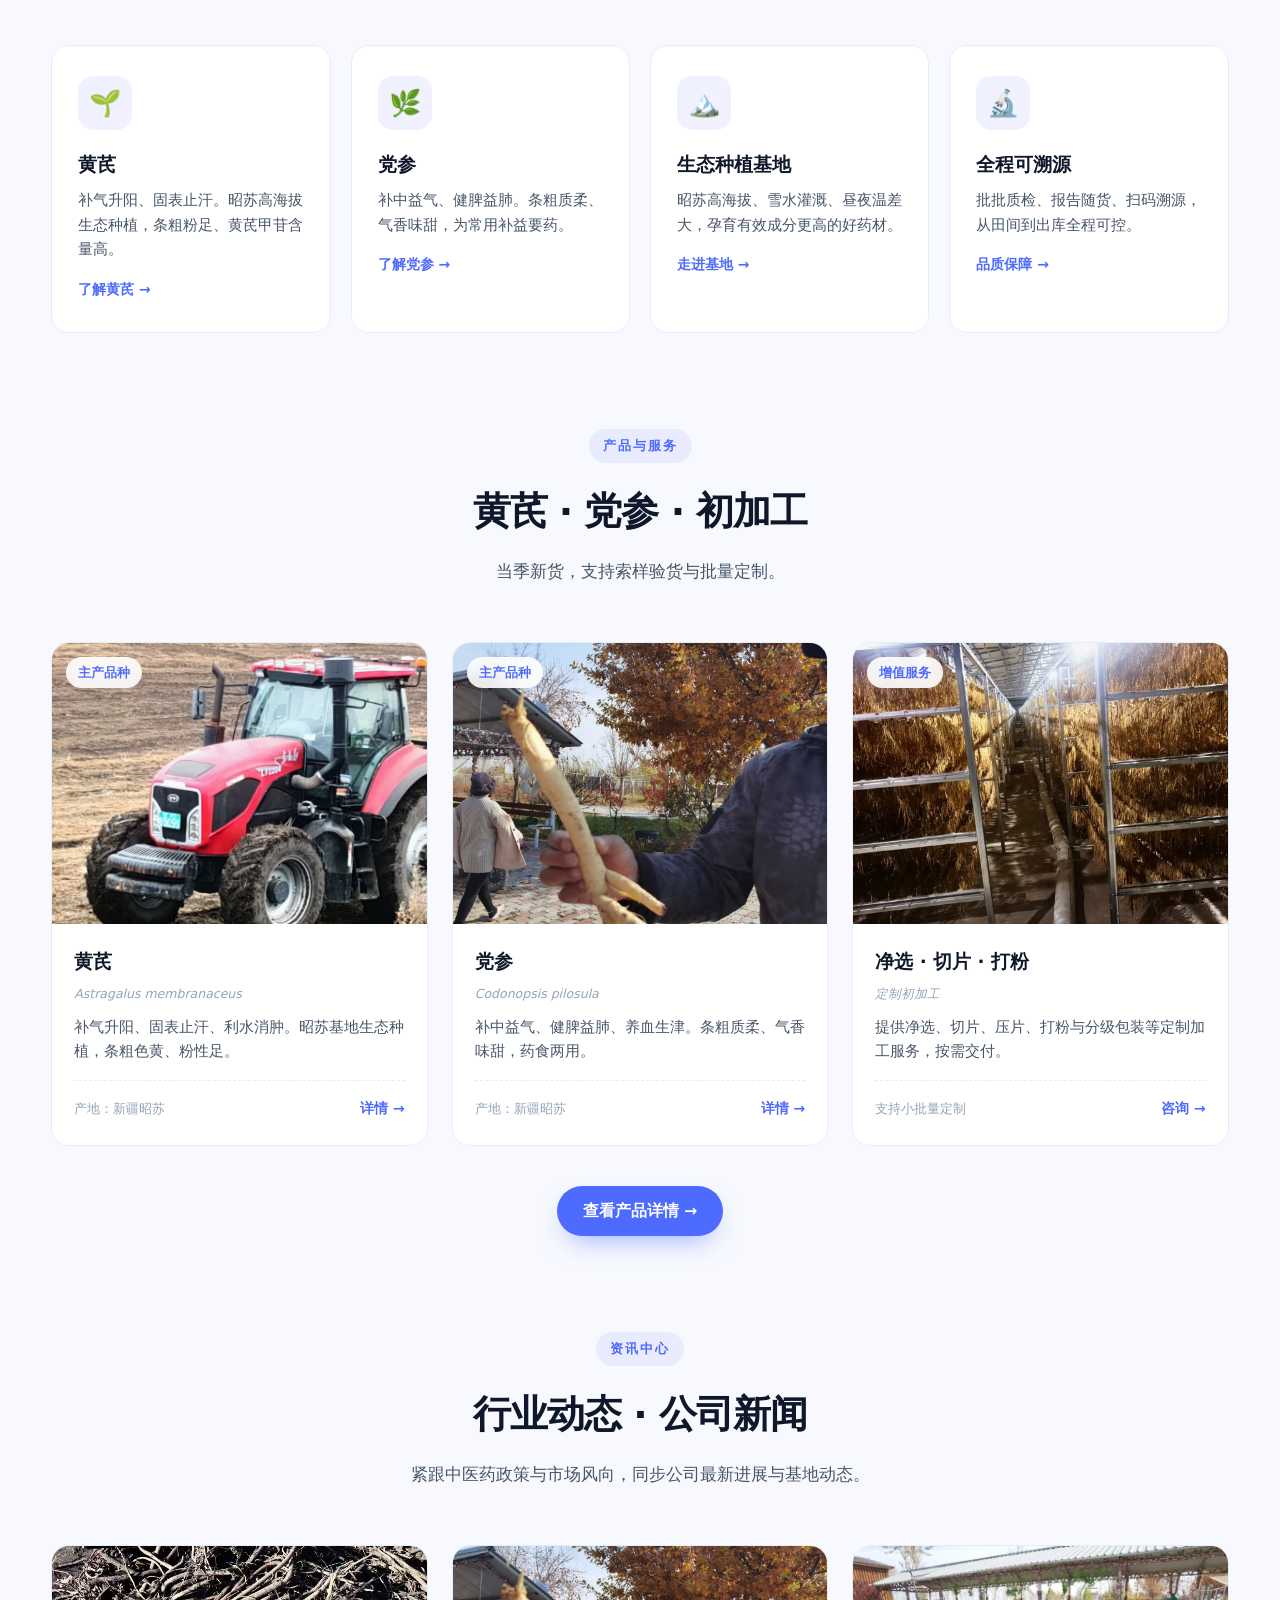
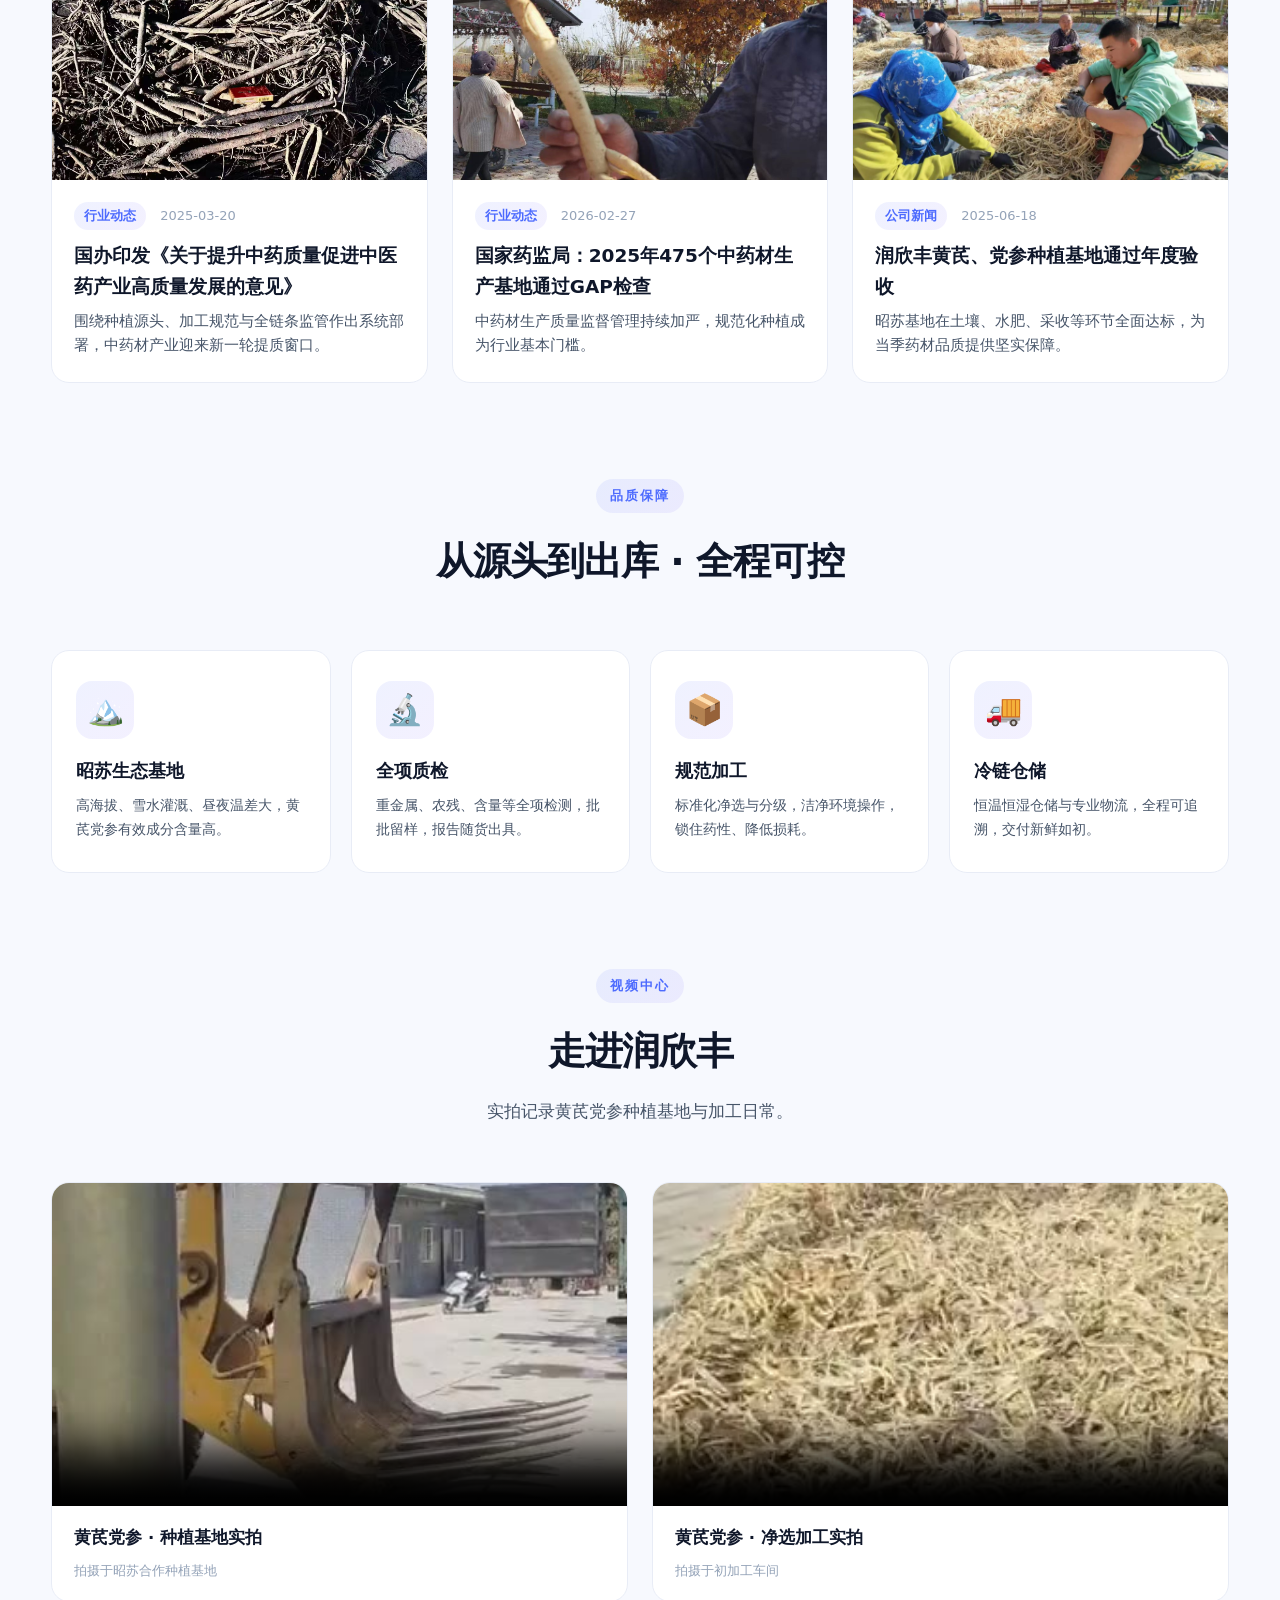
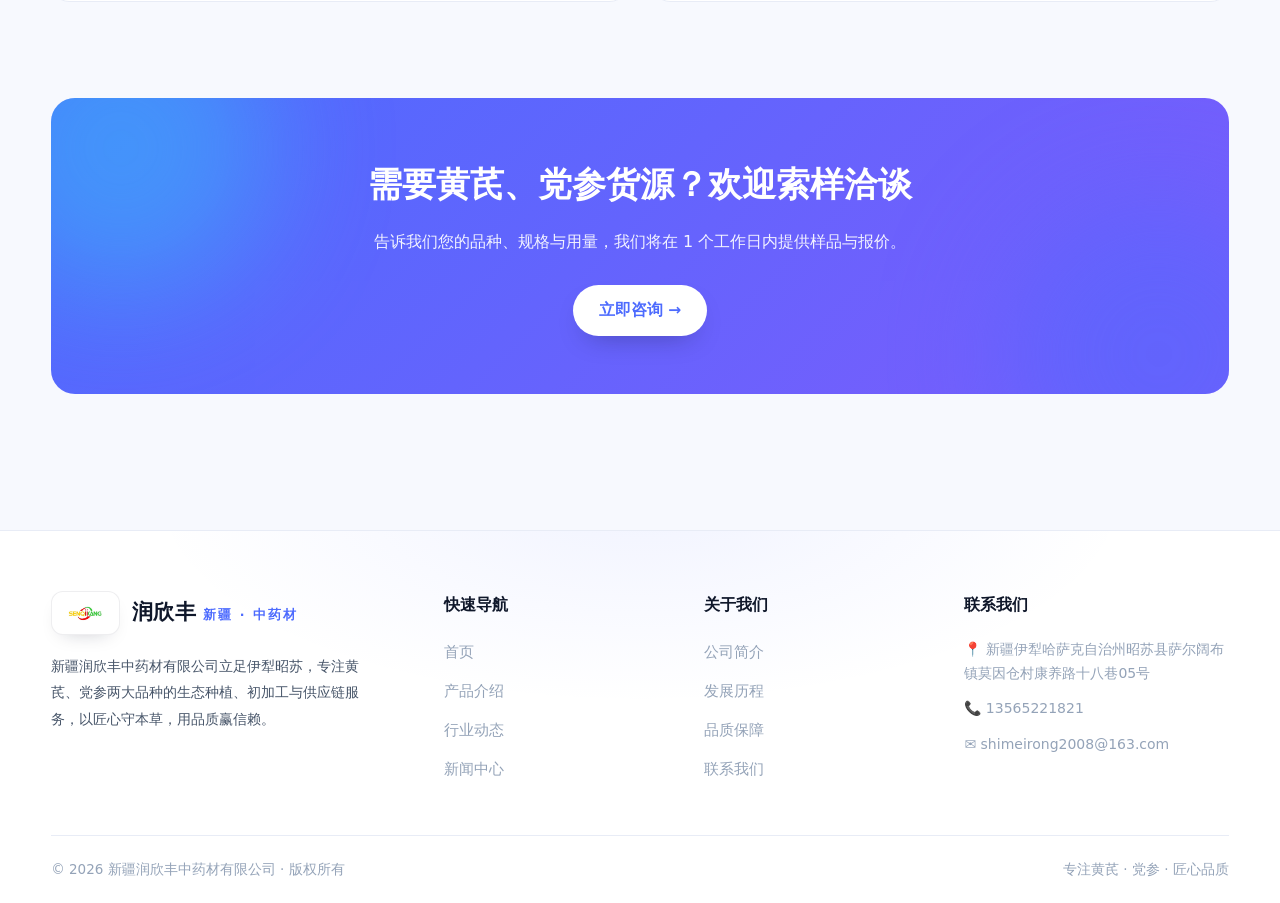
==== commit 49c5a191: "style: 布局与主色调改为参考DeepSeek官网（蓝紫渐变、居中Hero、浅色页脚）" ====
--- a/index.html
+++ b/index.html
@@ -40,7 +40,7 @@
   </header>
 
   <main>
-    <!-- Hero -->
+    <!-- Hero（居中大标题） -->
     <section class="hero">
       <div class="container hero__inner">
         <div class="hero__copy reveal">
--- a/assets/css/style.css
+++ b/assets/css/style.css
@@ -1,26 +1,27 @@
 /* ============================================================
    新疆润欣丰 · 官网样式
-   设计语言：DeepSeek 光网风格（品牌红橙配色）
-   浅色暖底 · 红橙渐变 · 柔和光晕 · 光网网格 · 圆角卡片 · 现代排版
+   设计语言：参考 DeepSeek 官网
+   浅色底 · 官方蓝 #4D6BFE → 紫 #7C5CFC 渐变 · 居中大标题
+   柔和光晕 · 光网网格 · 圆角卡片 · 极简排版 · 浅色页脚
    ============================================================ */
 
 :root {
-  --brand: #E53935;        /* 品牌红 */
-  --brand-2: #FF7043;      /* 渐变橙 */
-  --brand-3: #FFB74D;      /* 琥珀光晕 */
-  --brand-dark: #C62828;
-  --ink: #1a1210;
-  --ink-2: #5c4a45;
-  --ink-3: #a1938d;
-  --bg: #fdf8f5;
+  --blue: #4D6BFE;          /* DeepSeek 官方蓝 */
+  --violet: #7C5CFC;        /* 渐变紫 */
+  --cyan: #38BDF8;          /* 辅助青 */
+  --blue-dark: #3b57e0;
+  --ink: #0f172a;
+  --ink-2: #475569;
+  --ink-3: #94a3b8;
+  --bg: #f7f9fe;
   --card: #ffffff;
-  --line: #f3e6e0;
-  --grad: linear-gradient(135deg, #FF7043 0%, #E53935 100%);
-  --grad-soft: linear-gradient(135deg, rgba(229, 57, 53, .10), rgba(255, 112, 67, .10));
-  --radius: 20px;
-  --radius-lg: 28px;
-  --shadow: 0 18px 50px -18px rgba(229, 57, 53, .30);
-  --shadow-sm: 0 6px 24px -10px rgba(26, 18, 16, .14);
+  --line: #e8ecf6;
+  --grad: linear-gradient(135deg, #4D6BFE 0%, #7C5CFC 100%);
+  --grad-soft: linear-gradient(135deg, rgba(77, 107, 254, .09), rgba(124, 92, 252, .09));
+  --radius: 18px;
+  --radius-lg: 24px;
+  --shadow: 0 20px 44px -20px rgba(77, 107, 254, .28);
+  --shadow-sm: 0 6px 22px -10px rgba(15, 23, 42, .12);
   --font: "PingFang SC", "Microsoft YaHei", "Helvetica Neue", system-ui, -apple-system, "Segoe UI", Roboto, Arial, sans-serif;
   --ease: cubic-bezier(.22, .61, .36, 1);
 }
@@ -40,63 +41,63 @@
 ul { list-style: none; }
 button { font-family: inherit; cursor: pointer; border: none; background: none; }
 .container { width: min(1180px, 92%); margin-inline: auto; }
-.section { padding: 84px 0; position: relative; }
+.section { padding: 96px 0; position: relative; }
 
 /* ---------- 光网背景 ---------- */
 .aurora {
   position: fixed; inset: 0; z-index: -2; overflow: hidden;
   background:
-    radial-gradient(1200px 600px at 80% -10%, rgba(255, 112, 67, .16), transparent 60%),
-    radial-gradient(900px 500px at 10% 10%, rgba(229, 57, 53, .12), transparent 60%),
-    linear-gradient(180deg, #ffffff 0%, #fdf8f5 55%, #fbf0ea 100%);
+    radial-gradient(1200px 600px at 80% -10%, rgba(124, 92, 252, .13), transparent 60%),
+    radial-gradient(900px 500px at 10% 10%, rgba(56, 189, 248, .10), transparent 60%),
+    linear-gradient(180deg, #ffffff 0%, #f7f9fe 55%, #f2f5fd 100%);
 }
 .aurora__grid {
-  position: absolute; inset: 0; opacity: .55;
+  position: absolute; inset: 0; opacity: .5;
   background-image:
-    linear-gradient(rgba(229, 57, 53, .045) 1px, transparent 1px),
-    linear-gradient(90deg, rgba(229, 57, 53, .045) 1px, transparent 1px);
+    linear-gradient(rgba(77, 107, 254, .05) 1px, transparent 1px),
+    linear-gradient(90deg, rgba(77, 107, 254, .05) 1px, transparent 1px);
   background-size: 46px 46px;
   -webkit-mask-image: radial-gradient(ellipse 90% 70% at 50% 0%, #000 40%, transparent 100%);
           mask-image: radial-gradient(ellipse 90% 70% at 50% 0%, #000 40%, transparent 100%);
 }
-.aurora__orb { position: absolute; border-radius: 50%; filter: blur(80px); opacity: .5; }
-.aurora__orb--blue  { width: 460px; height: 460px; left: -120px; top: -80px; background: #E53935; animation: float1 14s var(--ease) infinite; }
-.aurora__orb--violet{ width: 520px; height: 520px; right: -160px; top: 8%; background: #FF7043; animation: float2 18s var(--ease) infinite; }
-.aurora__orb--cyan  { width: 380px; height: 380px; left: 40%; bottom: -140px; background: #FFB74D; animation: float3 20s var(--ease) infinite; }
+.aurora__orb { position: absolute; border-radius: 50%; filter: blur(80px); opacity: .45; }
+.aurora__orb--blue  { width: 460px; height: 460px; left: -120px; top: -80px; background: #4D6BFE; animation: float1 14s var(--ease) infinite; }
+.aurora__orb--violet{ width: 520px; height: 520px; right: -160px; top: 8%; background: #7C5CFC; animation: float2 18s var(--ease) infinite; }
+.aurora__orb--cyan  { width: 380px; height: 380px; left: 40%; bottom: -140px; background: #38BDF8; animation: float3 20s var(--ease) infinite; }
 @keyframes float1 { 50% { transform: translate(40px, 60px) scale(1.08); } }
 @keyframes float2 { 50% { transform: translate(-50px, 40px) scale(1.12); } }
 @keyframes float3 { 50% { transform: translate(30px, -50px) scale(1.05); } }
 
-/* ---------- 导航 ---------- */
+/* ---------- 导航（DeepSeek 极简风） ---------- */
 .nav {
   position: sticky; top: 0; z-index: 50;
   transition: background .3s, box-shadow .3s, border-color .3s;
   border-bottom: 1px solid transparent;
 }
 .nav.scrolled {
-  background: rgba(255, 255, 255, .82);
+  background: rgba(255, 255, 255, .85);
   backdrop-filter: saturate(180%) blur(14px);
   -webkit-backdrop-filter: saturate(180%) blur(14px);
   border-bottom-color: var(--line);
-  box-shadow: 0 6px 30px -18px rgba(26, 18, 16, .2);
-}
-.nav__inner { display: flex; align-items: center; gap: 22px; height: 72px; }
+  box-shadow: 0 6px 30px -18px rgba(15, 23, 42, .16);
+}
+.nav__inner { display: flex; align-items: center; gap: 22px; height: 68px; }
 .brand { display: flex; align-items: center; gap: 12px; flex-shrink: 0; }
 .brand__logo {
-  height: 46px; width: auto; display: block;
-  background: #fff; border: 1px solid rgba(26, 18, 16, .08);
-  border-radius: 12px; padding: 5px 7px;
-  box-shadow: 0 8px 20px -12px rgba(26, 18, 16, .3);
+  height: 44px; width: auto; display: block;
+  background: #fff; border: 1px solid rgba(15, 23, 42, .07);
+  border-radius: 12px; padding: 4px 7px;
+  box-shadow: 0 8px 20px -12px rgba(15, 23, 42, .28);
 }
 .brand__text { font-size: 21px; font-weight: 800; letter-spacing: .5px; display: flex; align-items: baseline; gap: 7px; }
-.brand__text small { font-size: 12.5px; font-weight: 600; color: var(--brand); letter-spacing: 2px; }
+.brand__text small { font-size: 12.5px; font-weight: 600; color: var(--blue); letter-spacing: 2px; }
 .nav__links { display: flex; gap: 4px; margin-left: 8px; }
 .nav__links a {
-  padding: 9px 16px; border-radius: 999px; font-size: 15.5px; font-weight: 500;
+  padding: 9px 16px; border-radius: 999px; font-size: 15px; font-weight: 500;
   color: var(--ink-2); transition: color .2s, background .2s; white-space: nowrap;
 }
-.nav__links a:hover { color: var(--brand); background: rgba(229, 57, 53, .07); }
-.nav__links a.active { color: var(--brand); background: rgba(229, 57, 53, .11); font-weight: 600; }
+.nav__links a:hover { color: var(--blue); background: rgba(77, 107, 254, .07); }
+.nav__links a.active { color: var(--blue); background: rgba(77, 107, 254, .10); font-weight: 600; }
 .nav__actions { margin-left: auto; display: flex; align-items: center; gap: 12px; }
 .nav__toggle { display: none; width: 42px; height: 42px; border-radius: 12px; border: 1px solid var(--line); background: #fff; }
 .nav__toggle span { display: block; width: 18px; height: 2px; background: var(--ink); margin: 4px auto; border-radius: 2px; transition: .3s; }
@@ -107,41 +108,42 @@
 /* ---------- 按钮 ---------- */
 .btn {
   display: inline-flex; align-items: center; justify-content: center; gap: 8px;
-  padding: 13px 26px; border-radius: 999px; font-size: 15.5px; font-weight: 600;
+  padding: 12px 26px; border-radius: 999px; font-size: 15.5px; font-weight: 600;
   transition: transform .2s var(--ease), box-shadow .2s, background .2s, color .2s;
   white-space: nowrap;
 }
-.btn--primary { background: var(--grad); color: #fff; box-shadow: 0 14px 30px -12px rgba(229, 57, 53, .65); }
-.btn--primary:hover { transform: translateY(-2px); box-shadow: 0 20px 40px -14px rgba(229, 57, 53, .8); }
-.btn--ghost { background: rgba(255, 255, 255, .7); border: 1px solid var(--line); color: var(--ink); }
-.btn--ghost:hover { border-color: var(--brand); color: var(--brand); transform: translateY(-2px); }
-.btn--white { background: #fff; color: var(--brand); box-shadow: 0 12px 28px -14px rgba(26, 18, 16, .45); }
+.btn--primary { background: var(--blue); color: #fff; box-shadow: 0 12px 28px -12px rgba(77, 107, 254, .65); }
+.btn--primary:hover { background: var(--blue-dark); transform: translateY(-2px); box-shadow: 0 18px 36px -14px rgba(77, 107, 254, .8); }
+.btn--ghost { background: #fff; border: 1px solid var(--line); color: var(--ink); }
+.btn--ghost:hover { border-color: var(--blue); color: var(--blue); transform: translateY(-2px); }
+.btn--white { background: #fff; color: var(--blue); box-shadow: 0 12px 28px -14px rgba(15, 23, 42, .4); }
 .btn--white:hover { transform: translateY(-2px); }
 
-/* ---------- Hero ---------- */
-.hero { position: relative; padding: 76px 0 96px; }
-.hero__inner { display: grid; grid-template-columns: 1.05fr .95fr; gap: 56px; align-items: center; }
+/* ---------- Hero（居中大标题 · DeepSeek 官网式） ---------- */
+.hero { position: relative; padding: 76px 0 100px; }
+.hero__inner { display: flex; flex-direction: column; align-items: center; gap: 52px; }
+.hero__copy { text-align: center; max-width: 800px; }
 .hero__eyebrow {
-  display: inline-flex; align-items: center; gap: 8px; padding: 7px 15px;
-  border-radius: 999px; background: var(--grad-soft); color: var(--brand);
-  font-size: 14px; font-weight: 600; margin-bottom: 22px;
+  display: inline-flex; align-items: center; gap: 8px; padding: 7px 16px;
+  border-radius: 999px; background: var(--grad-soft); color: var(--blue);
+  font-size: 14px; font-weight: 600; margin-bottom: 24px;
 }
 .hero__eyebrow::before { content: ""; width: 8px; height: 8px; border-radius: 50%; background: var(--grad); }
-.hero h1 { font-size: clamp(34px, 5vw, 56px); line-height: 1.15; font-weight: 800; letter-spacing: -1px; }
+.hero h1 { font-size: clamp(36px, 5.4vw, 62px); line-height: 1.14; font-weight: 800; letter-spacing: -2px; }
 .hero h1 .grad {
   background: var(--grad); -webkit-background-clip: text; background-clip: text; color: transparent;
 }
-.hero__sub { margin: 22px 0 32px; color: var(--ink-2); font-size: 18px; max-width: 52ch; }
-.hero__cta { display: flex; gap: 14px; flex-wrap: wrap; }
-.hero__trust { display: flex; gap: 28px; margin-top: 38px; flex-wrap: wrap; }
+.hero__sub { margin: 24px auto 34px; color: var(--ink-2); font-size: 18px; max-width: 56ch; }
+.hero__cta { display: flex; gap: 14px; flex-wrap: wrap; justify-content: center; }
+.hero__trust { display: flex; gap: 36px; margin-top: 42px; flex-wrap: wrap; justify-content: center; }
 .hero__trust div b { display: block; font-size: 20px; font-weight: 800; color: var(--ink); }
 .hero__trust div span { font-size: 13.5px; color: var(--ink-3); }
 
-.hero__media { position: relative; }
+.hero__media { position: relative; width: min(900px, 100%); }
 .hero__frame {
   position: relative; border-radius: var(--radius-lg); overflow: hidden;
-  aspect-ratio: 4 / 3; box-shadow: var(--shadow); border: 1px solid rgba(255,255,255,.7);
-  background: #f5e9e5;
+  aspect-ratio: 21 / 10; box-shadow: var(--shadow); border: 1px solid rgba(255,255,255,.7);
+  background: #e9edfb;
 }
 .hero__frame img { width: 100%; height: 100%; object-fit: cover; position: absolute; inset: 0; opacity: 0; transition: opacity 1s var(--ease); }
 .hero__frame img.active { opacity: 1; }
@@ -149,7 +151,7 @@
 .hero__dots button { width: 9px; height: 9px; border-radius: 999px; background: rgba(255,255,255,.55); transition: .3s; }
 .hero__dots button.active { width: 26px; background: #fff; }
 .hero__badge {
-  position: absolute; top: 22px; left: 22px; z-index: 3; background: rgba(255,255,255,.85);
+  position: absolute; top: 22px; left: 22px; z-index: 3; background: rgba(255,255,255,.88);
   backdrop-filter: blur(8px); border: 1px solid rgba(255,255,255,.9); border-radius: 16px;
   padding: 12px 18px; box-shadow: var(--shadow-sm); display: flex; align-items: center; gap: 12px;
 }
@@ -160,13 +162,13 @@
   padding: 14px 18px; box-shadow: var(--shadow); display: flex; align-items: center; gap: 12px;
   animation: bob 5s var(--ease) infinite;
 }
-.hero__float .ico { width: 42px; height: 42px; border-radius: 12px; background: var(--grad-soft); display: grid; place-items: center; color: var(--brand); font-size: 20px; }
+.hero__float .ico { width: 42px; height: 42px; border-radius: 12px; background: var(--grad-soft); display: grid; place-items: center; color: var(--blue); font-size: 20px; }
 .hero__float b { display: block; font-size: 15px; }
 .hero__float span { font-size: 12.5px; color: var(--ink-3); }
 @keyframes bob { 50% { transform: translateY(-10px); } }
 
 /* ---------- 统计条 ---------- */
-.stats { margin-top: -24px; position: relative; z-index: 4; }
+.stats { margin-top: -30px; position: relative; z-index: 4; }
 .stats__inner {
   display: grid; grid-template-columns: repeat(4, 1fr); gap: 18px;
   background: #fff; border: 1px solid var(--line); border-radius: var(--radius-lg);
@@ -178,13 +180,13 @@
 .stat span { display: block; color: var(--ink-2); font-size: 14.5px; margin-top: 4px; }
 
 /* ---------- 区块标题 ---------- */
-.sec-head { max-width: 640px; margin: 0 auto 54px; text-align: center; }
+.sec-head { max-width: 640px; margin: 0 auto 56px; text-align: center; }
 .sec-head--left { margin: 0 0 40px; text-align: left; }
 .sec-head .tag {
   display: inline-block; font-size: 13px; font-weight: 700; letter-spacing: 2px;
-  color: var(--brand); background: var(--grad-soft); padding: 6px 14px; border-radius: 999px; margin-bottom: 14px;
-}
-.sec-head h2 { font-size: clamp(26px, 3.4vw, 38px); font-weight: 800; letter-spacing: -.5px; }
+  color: var(--blue); background: var(--grad-soft); padding: 6px 14px; border-radius: 999px; margin-bottom: 16px;
+}
+.sec-head h2 { font-size: clamp(26px, 3.4vw, 38px); font-weight: 800; letter-spacing: -1px; }
 .sec-head p { color: var(--ink-2); margin-top: 14px; font-size: 16.5px; }
 
 /* ---------- 品类卡片 ---------- */
@@ -206,7 +208,7 @@
 .cat h3 { font-size: 19px; font-weight: 700; margin-bottom: 8px; }
 .cat p { font-size: 14.5px; color: var(--ink-2); transition: color .3s; }
 .cat:hover p { color: rgba(255,255,255,.85); }
-.cat__more { display: inline-flex; align-items: center; gap: 6px; margin-top: 16px; font-size: 14px; font-weight: 600; color: var(--brand); transition: color .3s; }
+.cat__more { display: inline-flex; align-items: center; gap: 6px; margin-top: 16px; font-size: 14px; font-weight: 600; color: var(--blue); transition: color .3s; }
 .cat:hover .cat__more { color: #fff; }
 
 /* ---------- 产品 ---------- */
@@ -217,12 +219,12 @@
   transition: transform .3s var(--ease), box-shadow .3s; display: flex; flex-direction: column;
 }
 .card:hover { transform: translateY(-8px); box-shadow: var(--shadow); }
-.card__media { position: relative; aspect-ratio: 4 / 3; overflow: hidden; background: #f6ece8; }
+.card__media { position: relative; aspect-ratio: 4 / 3; overflow: hidden; background: #eef1fb; }
 .card__media img { width: 100%; height: 100%; object-fit: cover; transition: transform .6s var(--ease); }
 .card:hover .card__media img { transform: scale(1.07); }
 .card__tag {
   position: absolute; top: 14px; left: 14px; background: rgba(255,255,255,.9); backdrop-filter: blur(6px);
-  color: var(--brand); font-size: 12.5px; font-weight: 600; padding: 5px 12px; border-radius: 999px;
+  color: var(--blue); font-size: 12.5px; font-weight: 600; padding: 5px 12px; border-radius: 999px;
 }
 .card__body { padding: 22px 22px 24px; display: flex; flex-direction: column; flex: 1; }
 .card__body h3 { font-size: 18.5px; font-weight: 700; margin-bottom: 6px; }
@@ -230,23 +232,14 @@
 .card__body p { font-size: 14.5px; color: var(--ink-2); flex: 1; }
 .card__foot { margin-top: 16px; padding-top: 16px; border-top: 1px dashed var(--line); display: flex; align-items: center; justify-content: space-between; }
 .card__foot span { font-size: 13px; color: var(--ink-3); }
-.card__foot .link { font-size: 14px; font-weight: 600; color: var(--brand); display: inline-flex; align-items: center; gap: 5px; transition: gap .2s; }
+.card__foot .link { font-size: 14px; font-weight: 600; color: var(--blue); display: inline-flex; align-items: center; gap: 5px; transition: gap .2s; }
 .card__foot .link:hover { gap: 9px; }
-
-/* 筛选 */
-.filter { display: flex; gap: 10px; flex-wrap: wrap; justify-content: center; margin-bottom: 42px; }
-.filter button {
-  padding: 10px 20px; border-radius: 999px; font-size: 14.5px; font-weight: 600; color: var(--ink-2);
-  background: #fff; border: 1px solid var(--line); transition: .25s;
-}
-.filter button:hover { color: var(--brand); border-color: var(--brand); }
-.filter button.active { background: var(--grad); color: #fff; border-color: transparent; box-shadow: 0 10px 24px -10px rgba(229, 57, 53, .7); }
 
 /* ---------- 新闻 / 动态 ---------- */
 .news-grid { display: grid; grid-template-columns: repeat(3, 1fr); gap: 24px; }
 .news-grid .card__media { aspect-ratio: 16 / 10; }
 .meta { display: flex; align-items: center; gap: 14px; font-size: 13px; color: var(--ink-3); margin-bottom: 10px; }
-.meta .chip { background: var(--grad-soft); color: var(--brand); font-weight: 600; padding: 3px 10px; border-radius: 999px; }
+.meta .chip { background: var(--grad-soft); color: var(--blue); font-weight: 600; padding: 3px 10px; border-radius: 999px; }
 
 .list { display: flex; flex-direction: column; gap: 16px; }
 .list-item {
@@ -254,12 +247,12 @@
   border-radius: var(--radius); padding: 18px; transition: transform .25s var(--ease), box-shadow .25s;
 }
 .list-item:hover { transform: translateX(6px); box-shadow: var(--shadow-sm); }
-.list-item__media { aspect-ratio: 16/11; border-radius: 14px; overflow: hidden; background: #f6ece8; }
+.list-item__media { aspect-ratio: 16/11; border-radius: 14px; overflow: hidden; background: #eef1fb; }
 .list-item__media img { width: 100%; height: 100%; object-fit: cover; }
 .list-item__body { display: flex; flex-direction: column; }
 .list-item__body h3 { font-size: 17.5px; font-weight: 700; margin-bottom: 8px; }
 .list-item__body h3 a { transition: color .2s; }
-.list-item__body h3 a:hover { color: var(--brand); }
+.list-item__body h3 a:hover { color: var(--blue); }
 .list-item__body h3 a::after { content: " ↗"; font-size: 13px; color: var(--ink-3); }
 .list-item__body p { font-size: 14.5px; color: var(--ink-2); flex: 1; }
 .list-item__body .date { font-size: 13px; color: var(--ink-3); margin-top: 10px; }
@@ -267,7 +260,7 @@
 /* ---------- 品质保障 ---------- */
 .features { display: grid; grid-template-columns: repeat(4, 1fr); gap: 20px; }
 .feature { background: #fff; border: 1px solid var(--line); border-radius: var(--radius); padding: 30px 24px; transition: .3s var(--ease); }
-.feature:hover { transform: translateY(-5px); box-shadow: var(--shadow-sm); border-color: rgba(229, 57, 53, .35); }
+.feature:hover { transform: translateY(-5px); box-shadow: var(--shadow-sm); border-color: rgba(77, 107, 254, .35); }
 .feature__ico { font-size: 30px; width: 58px; height: 58px; display: grid; place-items: center; border-radius: 16px; background: var(--grad-soft); margin-bottom: 18px; }
 .feature h3 { font-size: 17.5px; font-weight: 700; margin-bottom: 8px; }
 .feature p { font-size: 14px; color: var(--ink-2); }
@@ -283,8 +276,8 @@
 /* ---------- CTA ---------- */
 .cta { border-radius: var(--radius-lg); background: var(--grad); padding: 58px 48px; text-align: center; color: #fff; position: relative; overflow: hidden; }
 .cta::before, .cta::after { content: ""; position: absolute; border-radius: 50%; filter: blur(60px); opacity: .5; }
-.cta::before { width: 300px; height: 300px; left: -80px; top: -100px; background: #FFB74D; }
-.cta::after { width: 320px; height: 320px; right: -90px; bottom: -120px; background: #E53935; }
+.cta::before { width: 300px; height: 300px; left: -80px; top: -100px; background: #38BDF8; }
+.cta::after { width: 320px; height: 320px; right: -90px; bottom: -120px; background: #4D6BFE; }
 .cta h2 { font-size: clamp(24px, 3.4vw, 34px); font-weight: 800; position: relative; z-index: 2; }
 .cta p { margin: 14px auto 30px; max-width: 56ch; opacity: .92; position: relative; z-index: 2; }
 .cta .btn { position: relative; z-index: 2; }
@@ -296,18 +289,18 @@
 .about-media .frame img { width: 100%; height: 100%; object-fit: cover; }
 .about-media .sub { position: absolute; left: -20px; bottom: -20px; border-radius: 16px; overflow: hidden; width: 46%; aspect-ratio: 1; border: 5px solid #fff; box-shadow: var(--shadow); }
 .about-media .sub img { width: 100%; height: 100%; object-fit: cover; }
-.about-copy h2 { font-size: clamp(26px, 3.4vw, 36px); font-weight: 800; letter-spacing: -.5px; margin-bottom: 20px; }
+.about-copy h2 { font-size: clamp(26px, 3.4vw, 36px); font-weight: 800; letter-spacing: -1px; margin-bottom: 20px; }
 .about-copy p { color: var(--ink-2); margin-bottom: 14px; }
 .about-copy .points { margin-top: 18px; display: grid; gap: 12px; }
 .about-copy .points li { display: flex; gap: 12px; align-items: flex-start; font-size: 15px; color: var(--ink-2); }
 .about-copy .points li::before { content: "✓"; flex-shrink: 0; width: 22px; height: 22px; border-radius: 50%; background: var(--grad); color: #fff; display: grid; place-items: center; font-size: 12px; margin-top: 2px; }
 
 .timeline { position: relative; max-width: 820px; margin: 0 auto; }
-.timeline::before { content: ""; position: absolute; left: 50%; transform: translateX(-50%); top: 0; bottom: 0; width: 2px; background: linear-gradient(var(--brand), var(--brand-2)); opacity: .25; }
+.timeline::before { content: ""; position: absolute; left: 50%; transform: translateX(-50%); top: 0; bottom: 0; width: 2px; background: linear-gradient(var(--blue), var(--violet)); opacity: .25; }
 .tl-item { position: relative; width: 50%; padding: 0 40px 40px; }
 .tl-item:nth-child(odd) { left: 0; text-align: right; }
 .tl-item:nth-child(even) { left: 50%; }
-.tl-item::before { content: ""; position: absolute; top: 6px; width: 14px; height: 14px; border-radius: 50%; background: var(--grad); box-shadow: 0 0 0 5px rgba(229, 57, 53, .15); }
+.tl-item::before { content: ""; position: absolute; top: 6px; width: 14px; height: 14px; border-radius: 50%; background: var(--grad); box-shadow: 0 0 0 5px rgba(77, 107, 254, .15); }
 .tl-item:nth-child(odd)::before { right: -7px; }
 .tl-item:nth-child(even)::before { left: -7px; }
 .tl-item .year { font-weight: 800; font-size: 20px; background: var(--grad); -webkit-background-clip: text; background-clip: text; color: transparent; }
@@ -318,7 +311,7 @@
 .contact-grid { display: grid; grid-template-columns: .9fr 1.1fr; gap: 32px; }
 .contact-info { display: grid; gap: 16px; }
 .cinfo { background: #fff; border: 1px solid var(--line); border-radius: var(--radius); padding: 22px 24px; display: flex; gap: 16px; align-items: flex-start; transition: .25s; }
-.cinfo:hover { border-color: rgba(229, 57, 53, .4); box-shadow: var(--shadow-sm); }
+.cinfo:hover { border-color: rgba(77, 107, 254, .4); box-shadow: var(--shadow-sm); }
 .cinfo .ico { width: 48px; height: 48px; flex-shrink: 0; border-radius: 14px; background: var(--grad-soft); display: grid; place-items: center; font-size: 22px; }
 .cinfo b { display: block; font-size: 16px; margin-bottom: 3px; }
 .cinfo span { font-size: 14px; color: var(--ink-2); }
@@ -329,25 +322,25 @@
 .field label { display: block; font-size: 14px; font-weight: 600; margin-bottom: 8px; color: var(--ink-2); }
 .field input, .field textarea, .field select {
   width: 100%; padding: 13px 16px; border-radius: 13px; border: 1.5px solid var(--line);
-  font-family: inherit; font-size: 15px; color: var(--ink); background: #fdfbfa; transition: border-color .2s, box-shadow .2s;
-}
-.field input:focus, .field textarea:focus, .field select:focus { outline: none; border-color: var(--brand); box-shadow: 0 0 0 4px rgba(229, 57, 53, .12); background: #fff; }
+  font-family: inherit; font-size: 15px; color: var(--ink); background: #fbfcff; transition: border-color .2s, box-shadow .2s;
+}
+.field input:focus, .field textarea:focus, .field select:focus { outline: none; border-color: var(--blue); box-shadow: 0 0 0 4px rgba(77, 107, 254, .12); background: #fff; }
 .field textarea { resize: vertical; min-height: 120px; }
 .form .row { display: grid; grid-template-columns: 1fr 1fr; gap: 16px; }
 
-/* ---------- 页脚 ---------- */
-.footer { background: #170d0b; color: #c9bdb8; margin-top: 40px; position: relative; overflow: hidden; }
-.footer::before { content: ""; position: absolute; inset: 0; background: radial-gradient(700px 300px at 50% -10%, rgba(229, 57, 53, .30), transparent 70%); }
+/* ---------- 页脚（浅色 · DeepSeek 官网式） ---------- */
+.footer { background: #fff; border-top: 1px solid var(--line); margin-top: 40px; position: relative; overflow: hidden; }
+.footer::before { content: ""; position: absolute; inset: 0; background: radial-gradient(700px 300px at 50% -10%, rgba(77, 107, 254, .08), transparent 70%); }
 .footer__inner { position: relative; z-index: 2; display: grid; grid-template-columns: 1.6fr 1fr 1fr 1.2fr; gap: 40px; padding: 60px 0 40px; }
-.footer .brand__text { color: #fff; }
-.footer .brand__text small { color: #ffb4a2; }
-.footer .about { margin-top: 18px; font-size: 14px; line-height: 1.9; color: #a3918a; max-width: 36ch; }
-.footer h4 { color: #fff; font-size: 16px; font-weight: 700; margin-bottom: 20px; }
+.footer .brand__text { color: var(--ink); }
+.footer .brand__text small { color: var(--blue); }
+.footer .about { margin-top: 18px; font-size: 14px; line-height: 1.9; color: var(--ink-2); max-width: 36ch; }
+.footer h4 { color: var(--ink); font-size: 16px; font-weight: 700; margin-bottom: 20px; }
 .footer__col ul li { margin-bottom: 12px; }
-.footer__col ul a { font-size: 14.5px; color: #a3918a; transition: color .2s; }
-.footer__col ul a:hover { color: #ffb4a2; }
-.footer__contact li { display: flex; gap: 10px; font-size: 14px; color: #a3918a; margin-bottom: 14px; }
-.footer__bottom { position: relative; z-index: 2; border-top: 1px solid rgba(255,255,255,.08); padding: 22px 0; font-size: 13.5px; color: #7d6f68; display: flex; justify-content: space-between; gap: 12px; flex-wrap: wrap; }
+.footer__col ul a { font-size: 14.5px; color: var(--ink-3); transition: color .2s; }
+.footer__col ul a:hover { color: var(--blue); }
+.footer__contact li { display: flex; gap: 10px; font-size: 14px; color: var(--ink-3); margin-bottom: 14px; }
+.footer__bottom { position: relative; z-index: 2; border-top: 1px solid var(--line); padding: 22px 0; font-size: 13.5px; color: var(--ink-3); display: flex; justify-content: space-between; gap: 12px; flex-wrap: wrap; }
 
 /* ---------- 辅助 ---------- */
 .toTop {
@@ -365,11 +358,11 @@
 
 /* ---------- 页头横幅 ---------- */
 .page-head { padding: 64px 0 44px; text-align: center; position: relative; }
-.page-head .tag { display: inline-block; font-size: 13px; font-weight: 700; letter-spacing: 2px; color: var(--brand); background: var(--grad-soft); padding: 6px 14px; border-radius: 999px; margin-bottom: 16px; }
+.page-head .tag { display: inline-block; font-size: 13px; font-weight: 700; letter-spacing: 2px; color: var(--blue); background: var(--grad-soft); padding: 6px 14px; border-radius: 999px; margin-bottom: 16px; }
 .page-head h1 { font-size: clamp(30px, 4.5vw, 46px); font-weight: 800; letter-spacing: -1px; }
 .page-head p { color: var(--ink-2); margin-top: 14px; max-width: 60ch; margin-inline: auto; }
 .breadcrumb { display: flex; gap: 8px; justify-content: center; font-size: 13.5px; color: var(--ink-3); margin-top: 18px; }
-.breadcrumb a:hover { color: var(--brand); }
+.breadcrumb a:hover { color: var(--blue); }
 
 /* ---------- 显示动画 ---------- */
 .reveal { opacity: 0; transform: translateY(26px); transition: opacity .7s var(--ease), transform .7s var(--ease); }
@@ -379,17 +372,17 @@
 
 /* ---------- 响应式 ---------- */
 @media (max-width: 980px) {
-  .hero__inner { grid-template-columns: 1fr; gap: 40px; }
-  .hero__media { max-width: 560px; margin-inline: auto; width: 100%; }
+  .hero__media { width: 100%; }
   .stats__inner { grid-template-columns: repeat(2, 1fr); gap: 26px 18px; }
   .stat:nth-child(3)::before { display: none; }
   .cats, .features { grid-template-columns: repeat(2, 1fr); }
   .products, .news-grid { grid-template-columns: repeat(2, 1fr); }
+  .products--two { grid-template-columns: 1fr; }
   .about-grid { grid-template-columns: 1fr; }
   .contact-grid { grid-template-columns: 1fr; }
   .footer__inner { grid-template-columns: 1fr 1fr; }
   .nav__links {
-    position: fixed; inset: 72px 0 auto 0; flex-direction: column; background: rgba(255,255,255,.96);
+    position: fixed; inset: 68px 0 auto 0; flex-direction: column; background: rgba(255,255,255,.97);
     backdrop-filter: blur(16px); padding: 16px 4%; gap: 6px; border-bottom: 1px solid var(--line);
     transform: translateY(-12px); opacity: 0; pointer-events: none; transition: .3s var(--ease); box-shadow: var(--shadow-sm);
   }
@@ -398,7 +391,7 @@
   .nav__actions .btn { display: none; }
 }
 @media (max-width: 620px) {
-  .section { padding: 60px 0; }
+  .section { padding: 64px 0; }
   .cats, .features, .products, .news-grid, .videos { grid-template-columns: 1fr; }
   .stats__inner { grid-template-columns: 1fr 1fr; }
   .stat + .stat::before { display: none; }
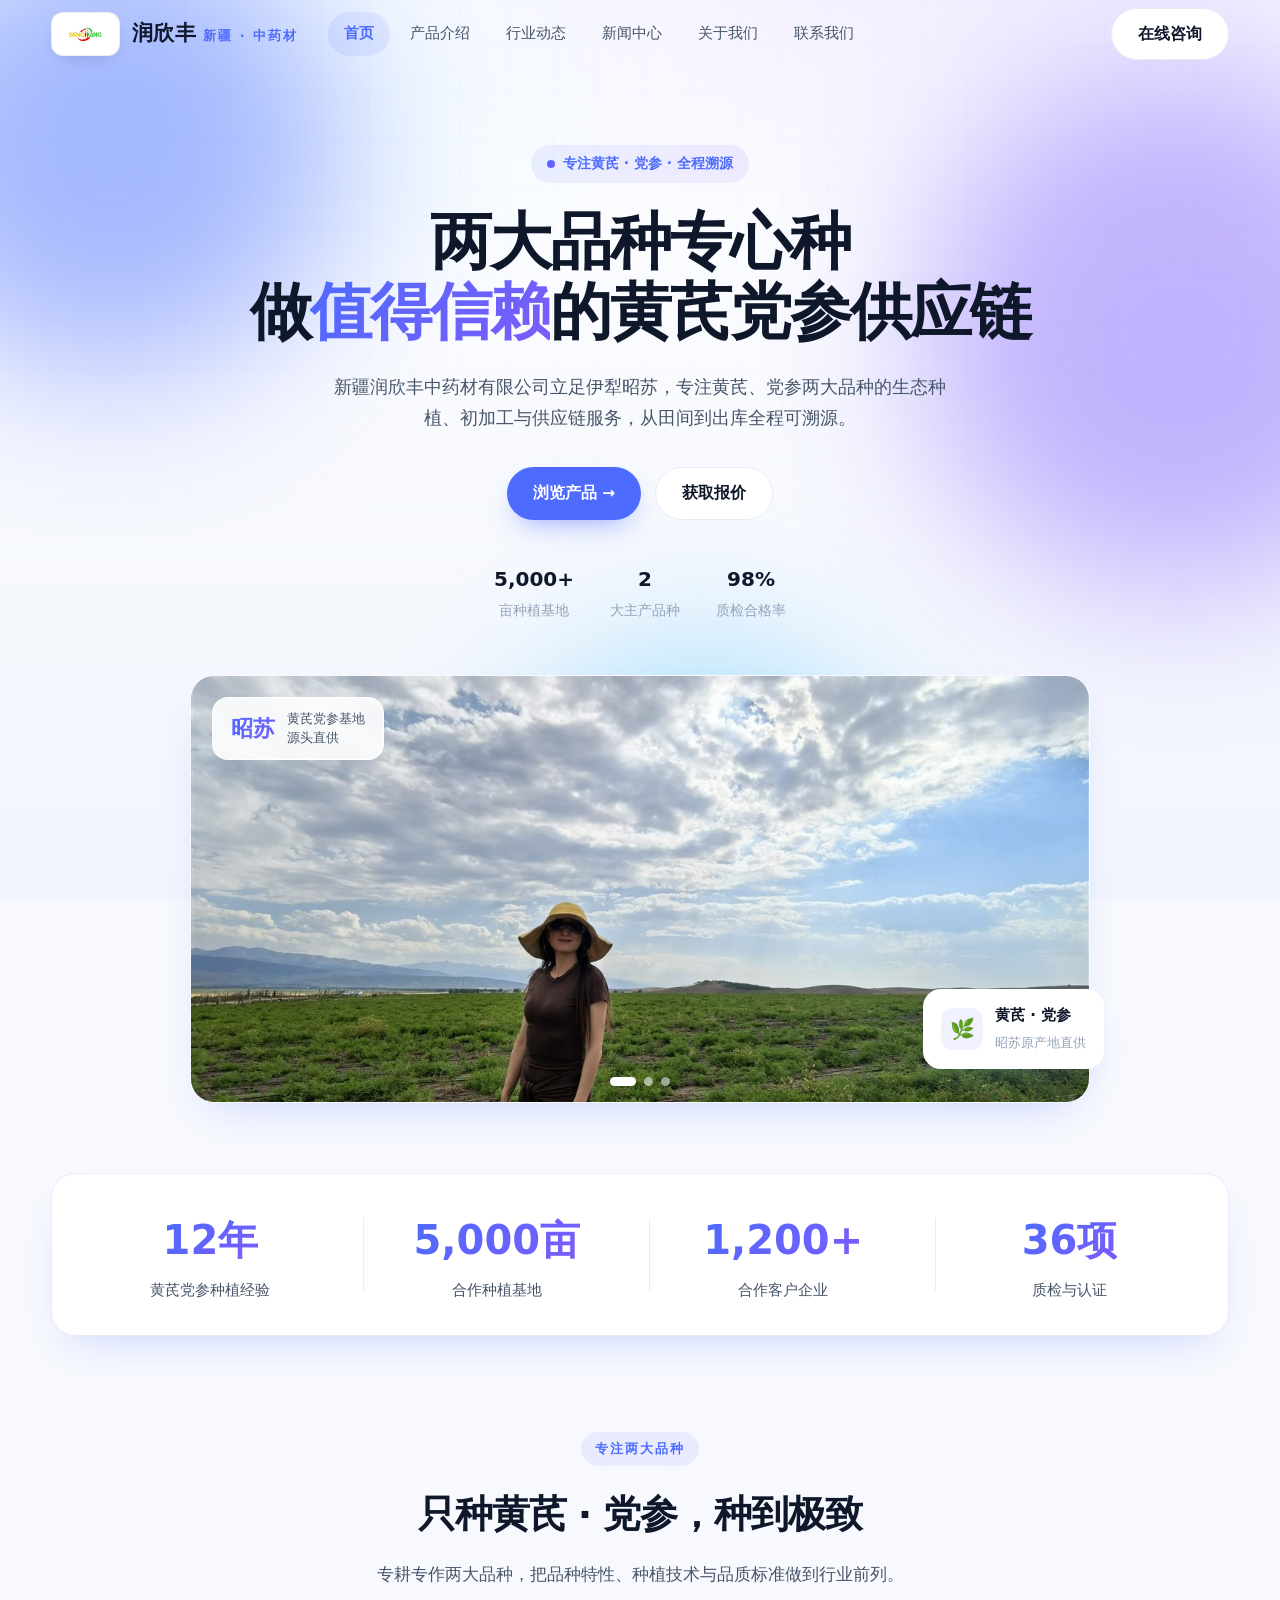
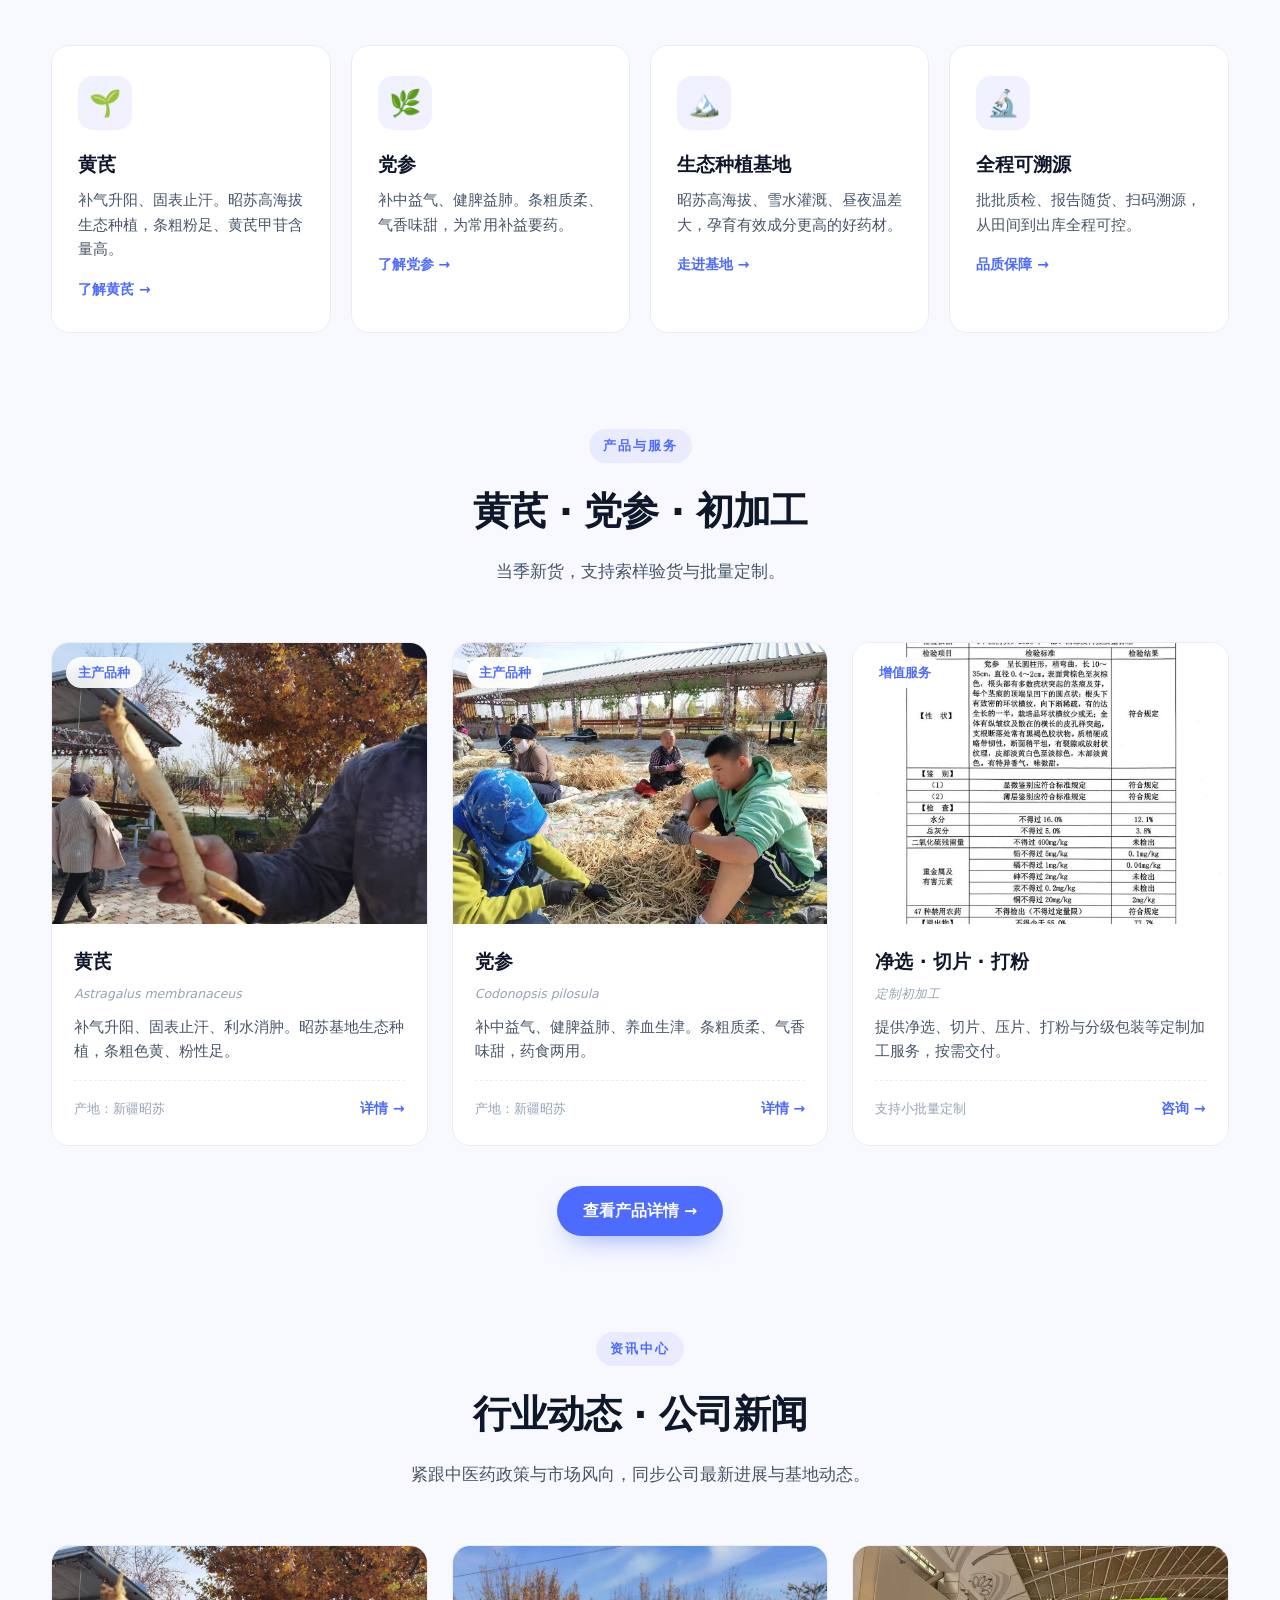
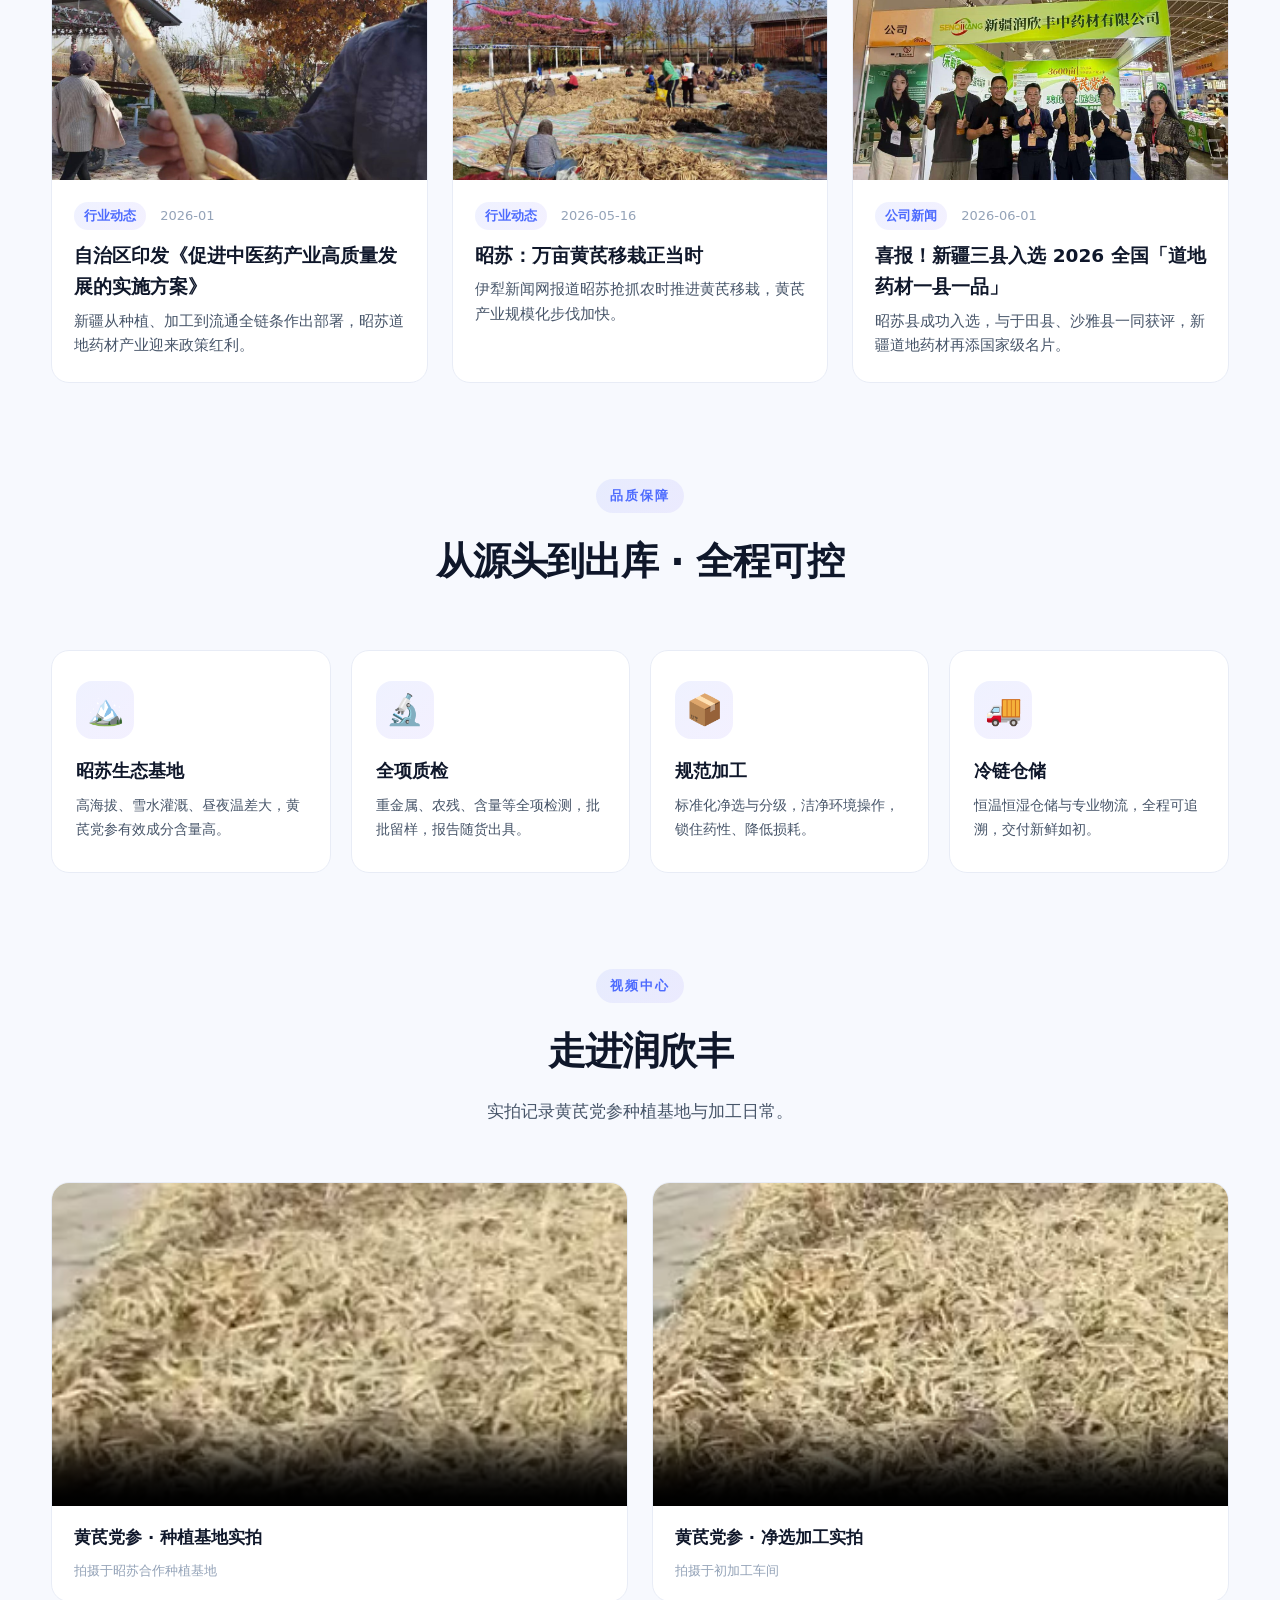
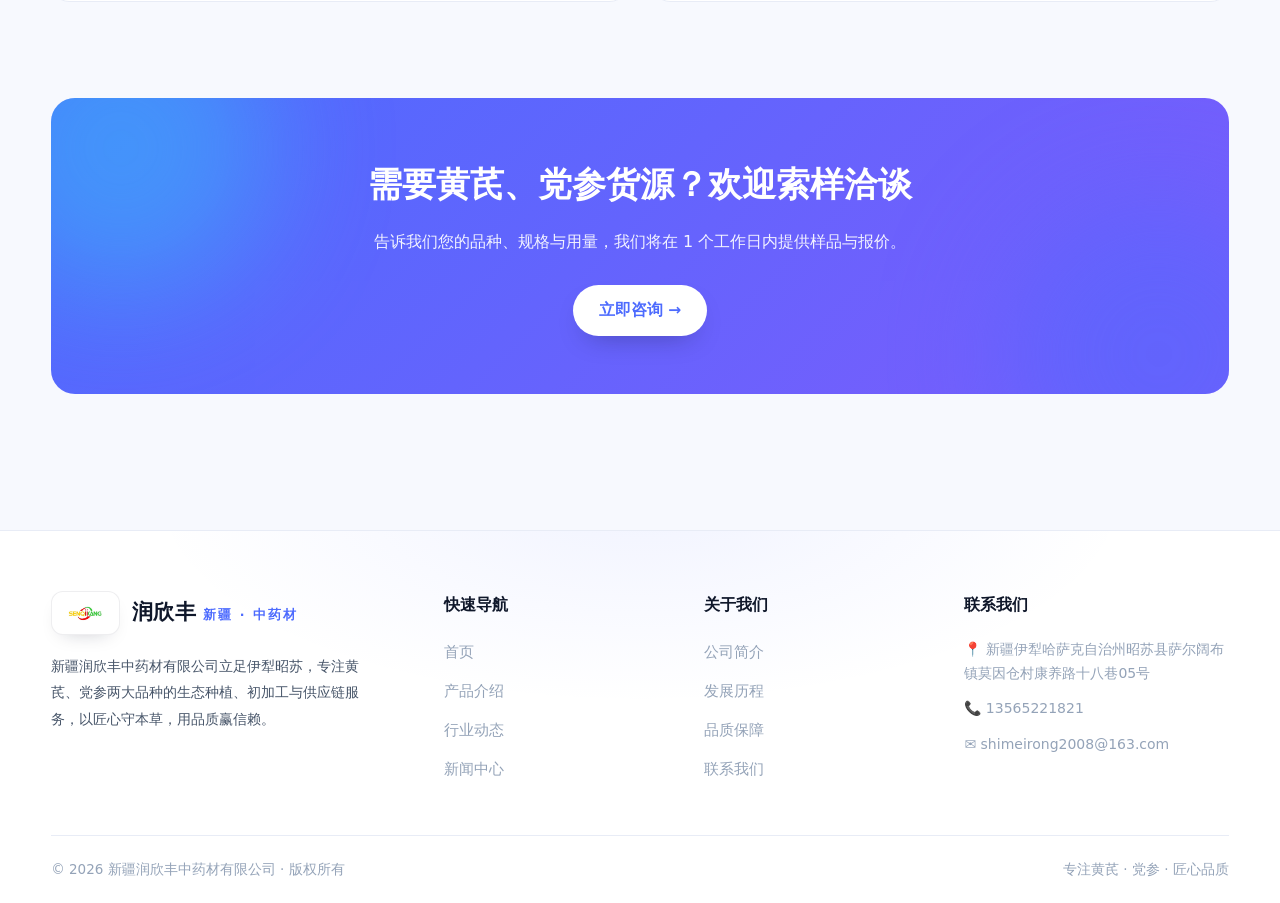
==== commit f2588c69: "content: 首页加入昆明展会照片，新闻/动态改为仅新疆内容，新增昭苏入选一县一品喜报" ====
--- a/index.html
+++ b/index.html
@@ -61,7 +61,7 @@
           <div class="hero__frame">
             <img src="assets/images/hero-01.jpg" alt="黄芪党参种植基地实拍" class="active">
             <img src="assets/images/hero-02.jpg" alt="黄芪党参药材实拍">
-            <img src="assets/images/hero-03.jpg" alt="黄芪党参加工与仓储实拍">
+            <img src="assets/images/kunming.jpg" alt="昆明展会现场实拍">
             <div class="hero__dots"></div>
           </div>
           <div class="hero__badge"><b>昭苏</b><span>黄芪党参基地<br>源头直供</span></div>
@@ -163,25 +163,25 @@
           <a class="card reveal" href="industry.html">
             <div class="card__media"><img src="assets/images/news-01.jpg" alt="行业动态"></div>
             <div class="card__body">
-              <div class="meta"><span class="chip">行业动态</span><span>2025-03-20</span></div>
-              <h3>国办印发《关于提升中药质量促进中医药产业高质量发展的意见》</h3>
-              <p>围绕种植源头、加工规范与全链条监管作出系统部署，中药材产业迎来新一轮提质窗口。</p>
+              <div class="meta"><span class="chip">行业动态</span><span>2026-01</span></div>
+              <h3>自治区印发《促进中医药产业高质量发展的实施方案》</h3>
+              <p>新疆从种植、加工到流通全链条作出部署，昭苏道地药材产业迎来政策红利。</p>
             </div>
           </a>
           <a class="card reveal d1" href="industry.html">
             <div class="card__media"><img src="assets/images/news-02.jpg" alt="行业动态"></div>
             <div class="card__body">
-              <div class="meta"><span class="chip">行业动态</span><span>2026-02-27</span></div>
-              <h3>国家药监局：2025年475个中药材生产基地通过GAP检查</h3>
-              <p>中药材生产质量监督管理持续加严，规范化种植成为行业基本门槛。</p>
+              <div class="meta"><span class="chip">行业动态</span><span>2026-05-16</span></div>
+              <h3>昭苏：万亩黄芪移栽正当时</h3>
+              <p>伊犁新闻网报道昭苏抢抓农时推进黄芪移栽，黄芪产业规模化步伐加快。</p>
             </div>
           </a>
           <a class="card reveal d2" href="news.html">
-            <div class="card__media"><img src="assets/images/news-03.jpg" alt="公司新闻"></div>
+            <div class="card__media"><img src="assets/images/kunming.jpg" alt="昆明展会"></div>
             <div class="card__body">
-              <div class="meta"><span class="chip">公司新闻</span><span>2025-06-18</span></div>
-              <h3>润欣丰黄芪、党参种植基地通过年度验收</h3>
-              <p>昭苏基地在土壤、水肥、采收等环节全面达标，为当季药材品质提供坚实保障。</p>
+              <div class="meta"><span class="chip">公司新闻</span><span>2026-06-01</span></div>
+              <h3>喜报！新疆三县入选 2026 全国「道地药材一县一品」</h3>
+              <p>昭苏县成功入选，与于田县、沙雅县一同获评，新疆道地药材再添国家级名片。</p>
             </div>
           </a>
         </div>
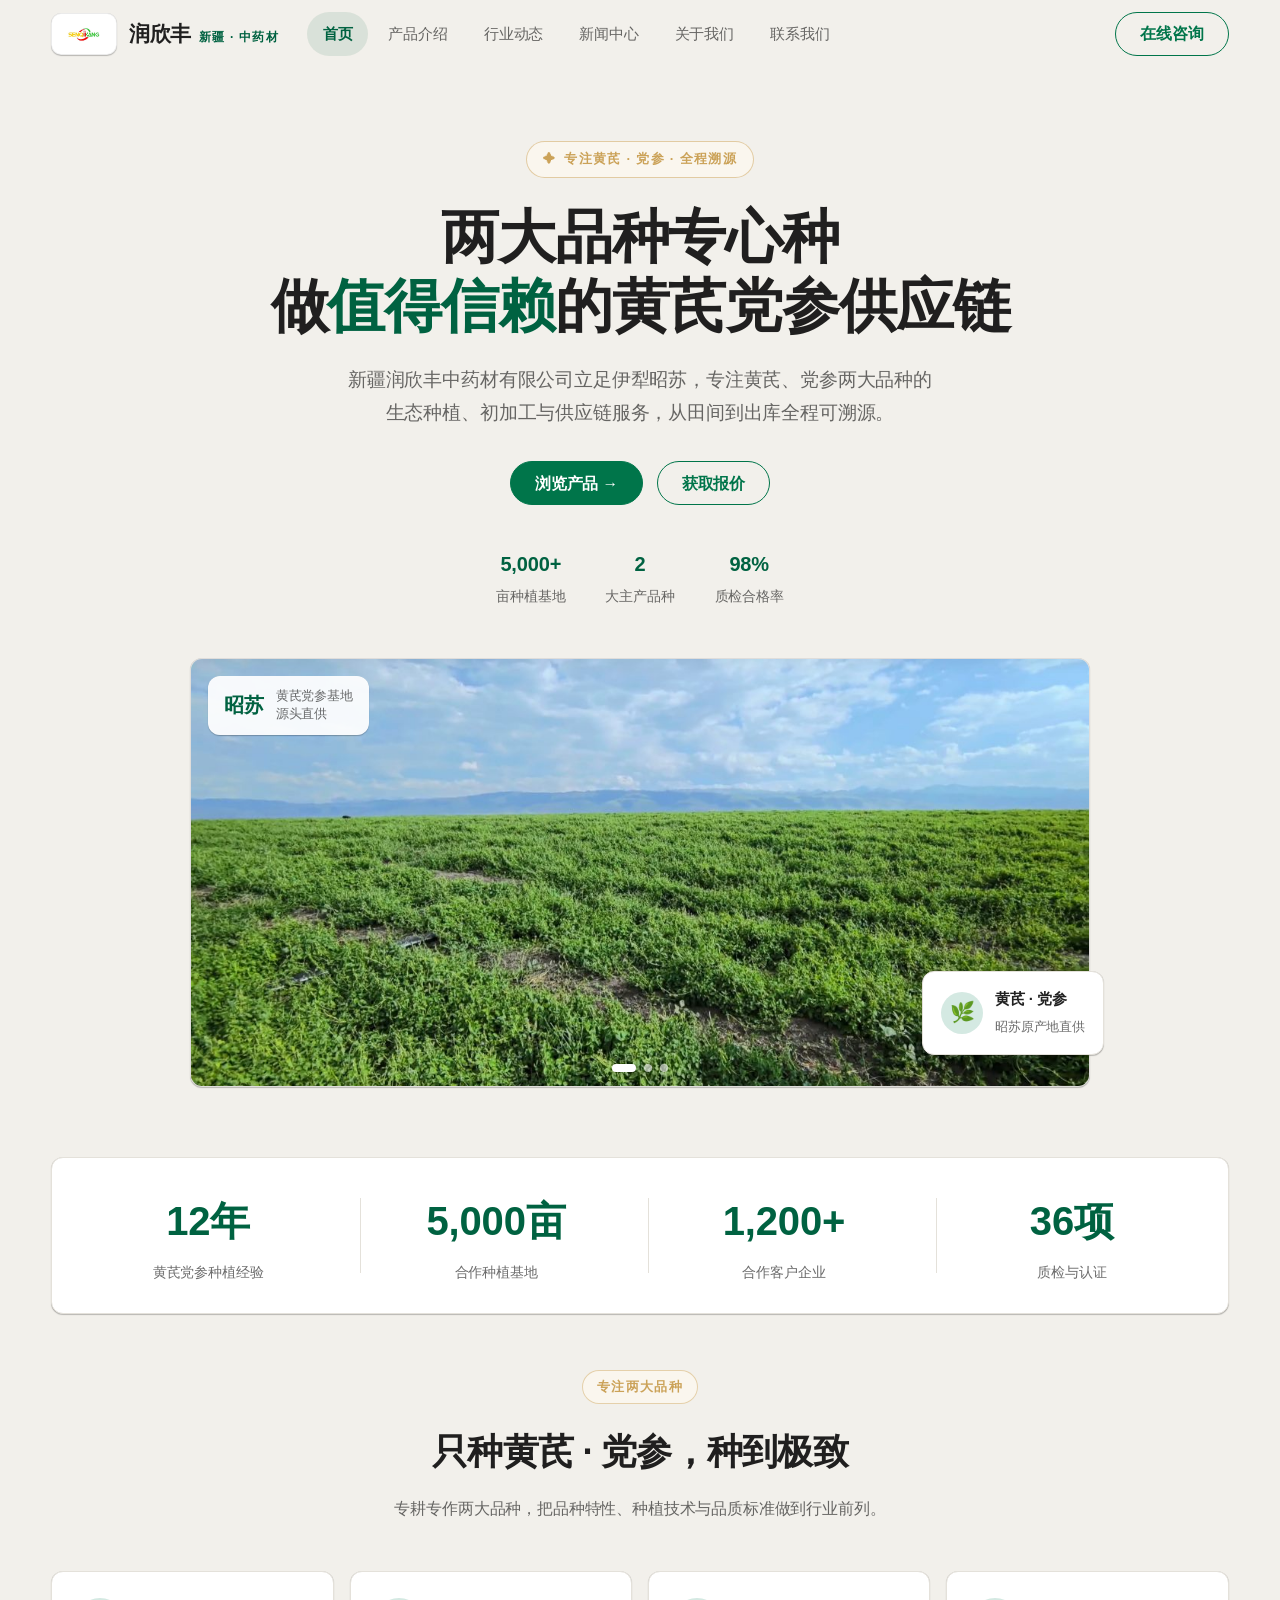
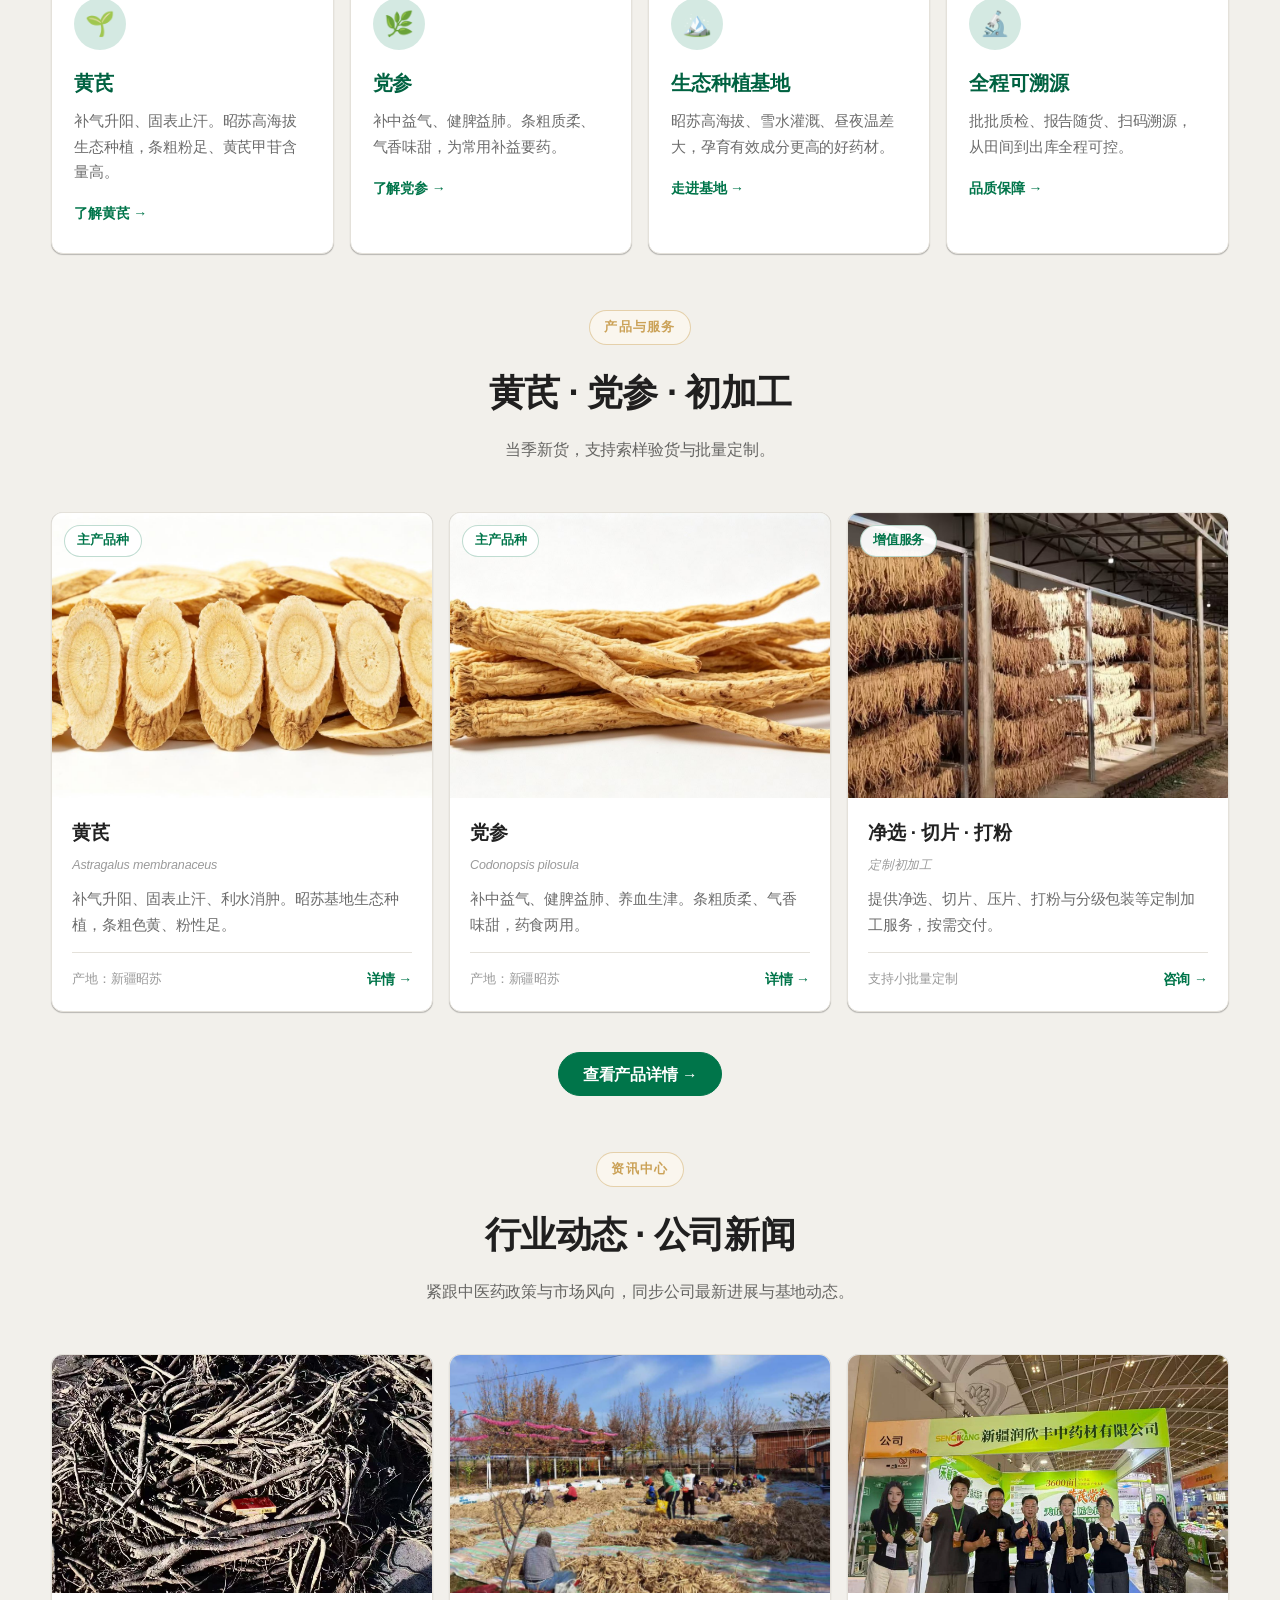
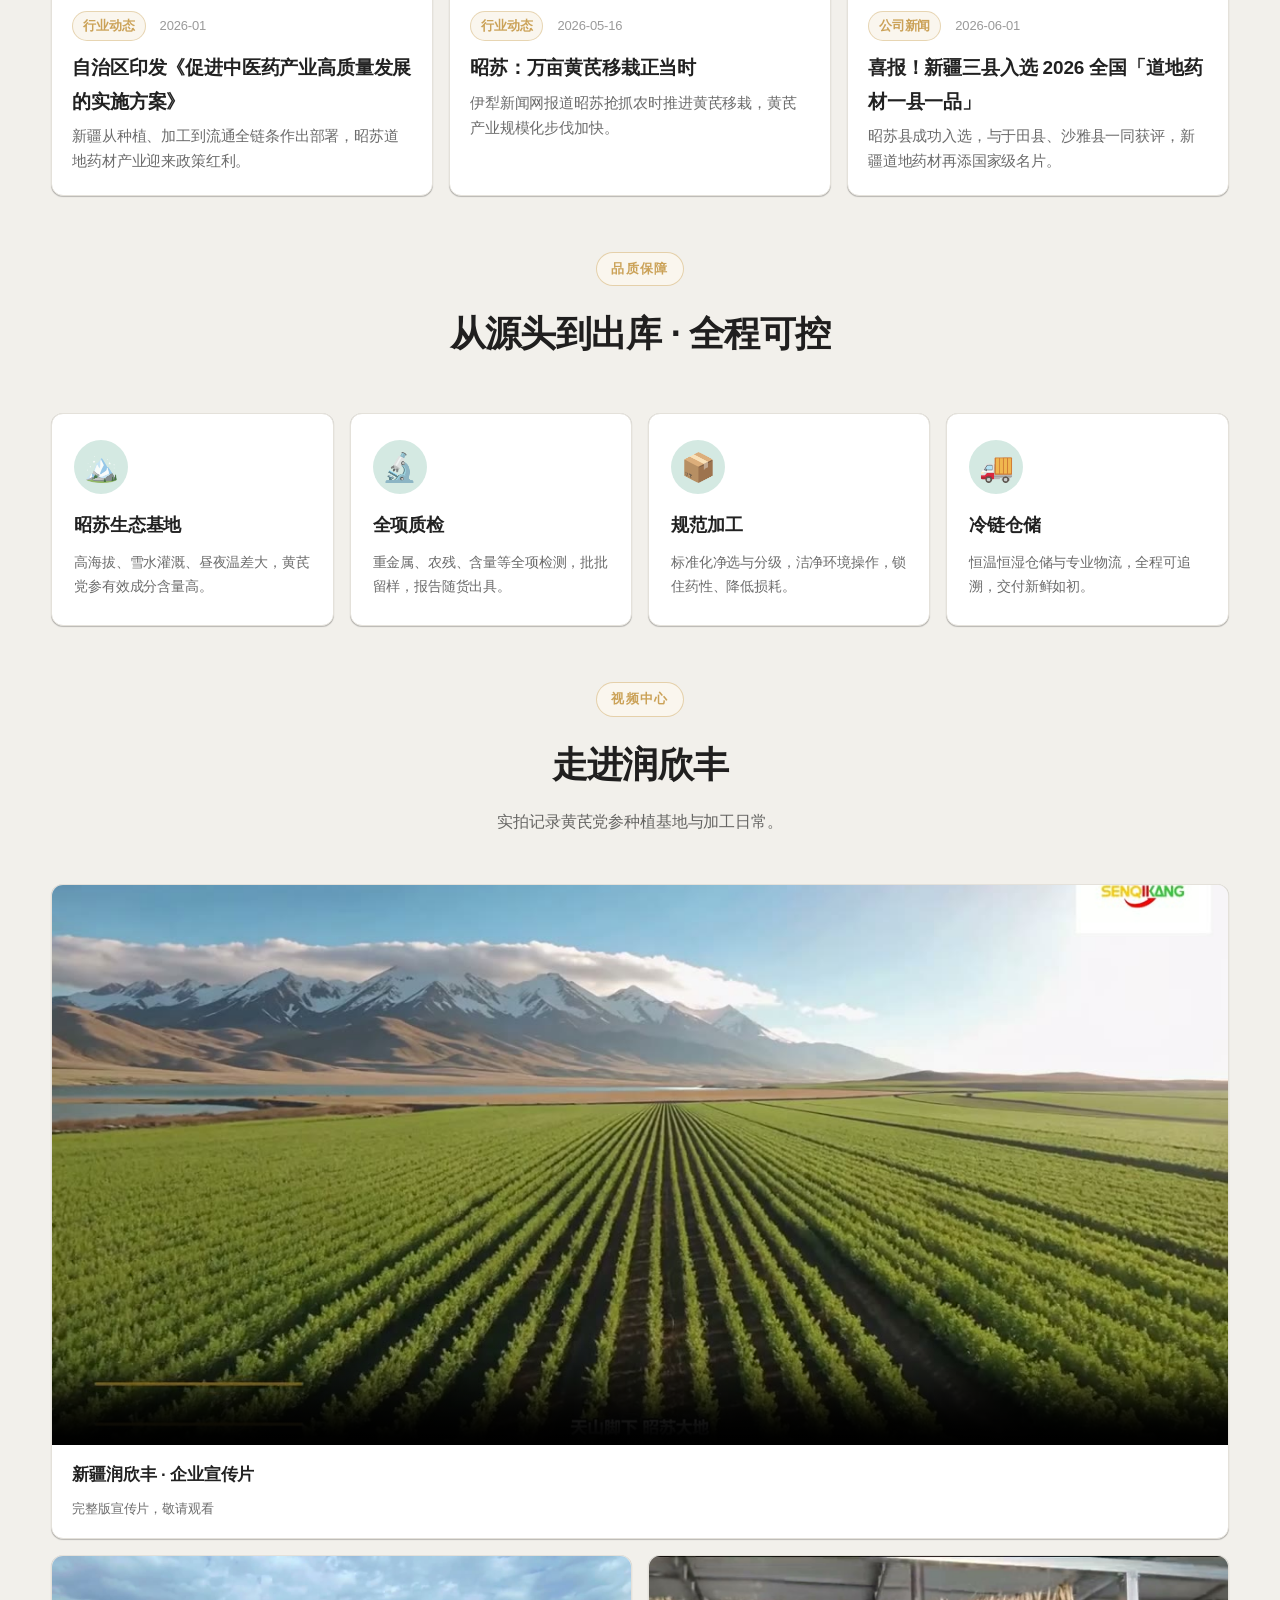
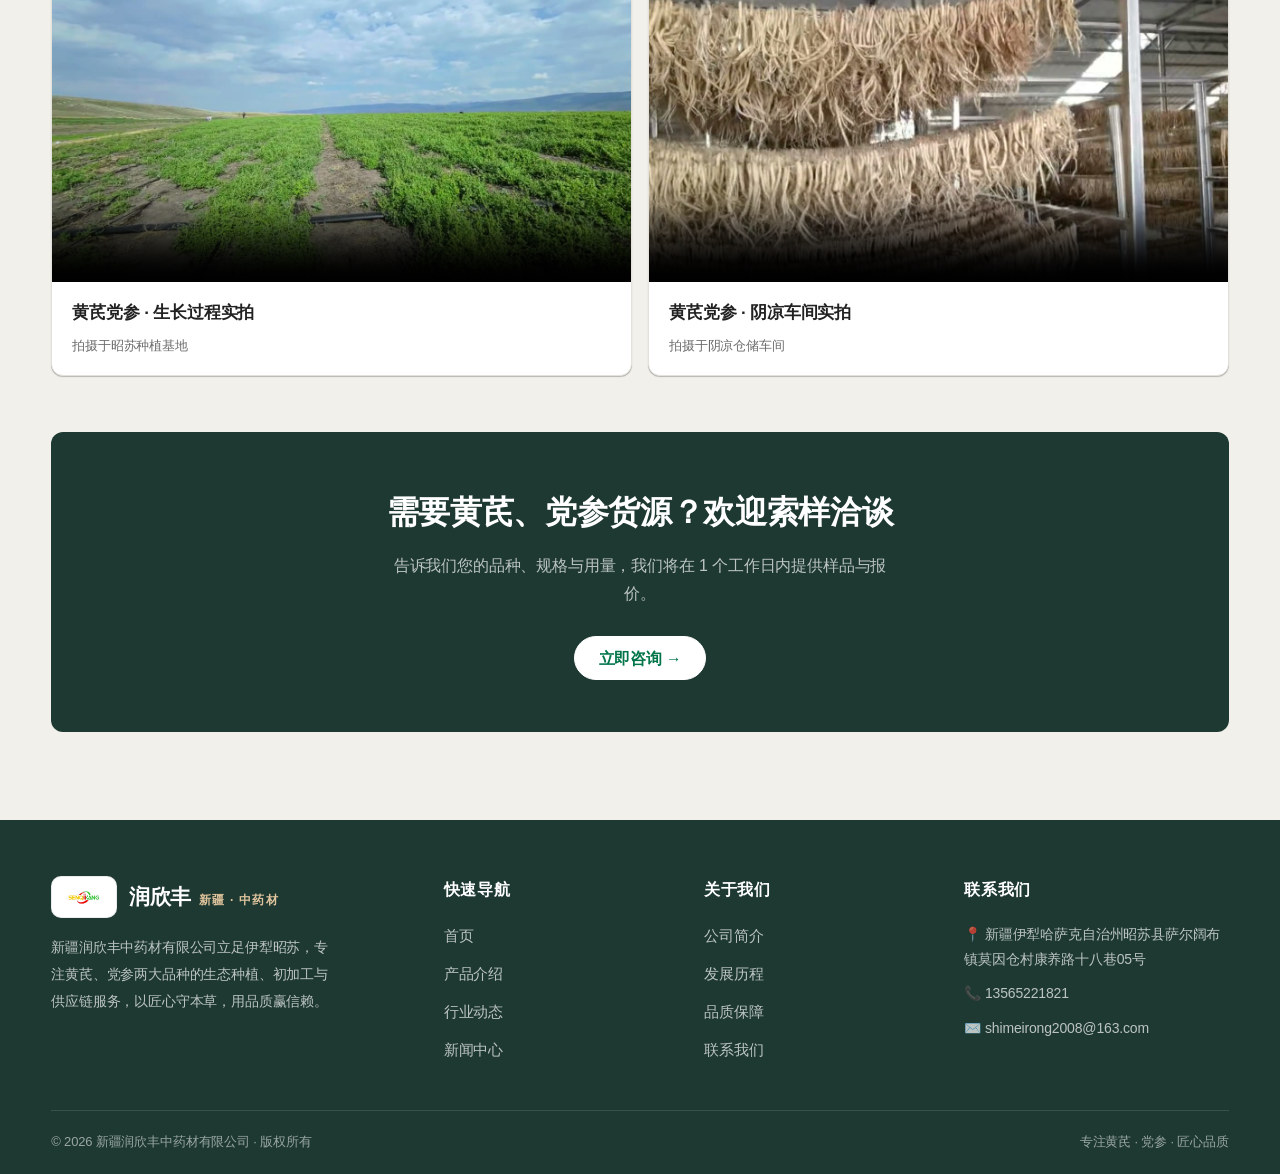
==== commit 858f9ae9: "style: 严格按 DESIGN.md(星巴克体系) 重写样式；media: 宣传片+项目1素材(生长/阴凉车间视频、AI成品图、检测报告、昆明展会、晾晒、基地收获图)" ====
--- a/index.html
+++ b/index.html
@@ -213,13 +213,17 @@
           <p>实拍记录黄芪党参种植基地与加工日常。</p>
         </div>
         <div class="videos">
+          <div class="video video--wide reveal">
+            <video controls preload="metadata" poster="assets/images/poster-promo.jpg" src="assets/video/promo.mp4"></video>
+            <div class="video__body"><h3>新疆润欣丰 · 企业宣传片</h3><span>完整版宣传片，敬请观看</span></div>
+          </div>
           <div class="video reveal">
             <video controls preload="metadata" poster="assets/images/poster-01.jpg" src="assets/video/video-01.mp4"></video>
-            <div class="video__body"><h3>黄芪党参 · 种植基地实拍</h3><span>拍摄于昭苏合作种植基地</span></div>
+            <div class="video__body"><h3>黄芪党参 · 生长过程实拍</h3><span>拍摄于昭苏种植基地</span></div>
           </div>
           <div class="video reveal d1">
             <video controls preload="metadata" poster="assets/images/poster-02.jpg" src="assets/video/video-02.mp4"></video>
-            <div class="video__body"><h3>黄芪党参 · 净选加工实拍</h3><span>拍摄于初加工车间</span></div>
+            <div class="video__body"><h3>黄芪党参 · 阴凉车间实拍</h3><span>拍摄于阴凉仓储车间</span></div>
           </div>
         </div>
       </div>
--- a/assets/css/style.css
+++ b/assets/css/style.css
@@ -1,29 +1,33 @@
 /* ============================================================
    新疆润欣丰 · 官网样式
-   设计语言：参考 DeepSeek 官网
-   浅色底 · 官方蓝 #4D6BFE → 紫 #7C5CFC 渐变 · 居中大标题
-   柔和光晕 · 光网网格 · 圆角卡片 · 极简排版 · 浅色页脚
+   设计规范：DESIGN.md（基于 awesome-design-md / Starbucks 体系）
+   纯色块 · 四阶绿 #006241/#00754A/#1E3932/#2b5148 · 金 #cba258 仅尊享点缀
+   暖米白画布 #f2f0eb · 无渐变 · 50px 全胶囊按钮 · 12px 卡片 · 轻叠影
    ============================================================ */
 
 :root {
-  --blue: #4D6BFE;          /* DeepSeek 官方蓝 */
-  --violet: #7C5CFC;        /* 渐变紫 */
-  --cyan: #38BDF8;          /* 辅助青 */
-  --blue-dark: #3b57e0;
-  --ink: #0f172a;
-  --ink-2: #475569;
-  --ink-3: #94a3b8;
-  --bg: #f7f9fe;
+  --green: #006241;         /* 品牌绿：标题/主标识 */
+  --accent: #00754A;        /* 强调绿：CTA 按钮 */
+  --house: #1E3932;         /* 深墨绿：深色带/页脚 */
+  --uplift: #2b5148;        /* 装饰中深绿 */
+  --green-light: #d4e9e2;   /* 浅薄荷：校验/浅色面 */
+  --gold: #cba258;          /* 金：仅尊享/精选点缀 */
+  --gold-light: #dfc49d;
+  --gold-wash: #faf6ee;
+  --ink: rgba(0, 0, 0, 0.87);       /* 主文字 */
+  --ink-2: rgba(0, 0, 0, 0.58);     /* 次文字 */
+  --ink-3: rgba(0, 0, 0, 0.40);     /* 弱文字 */
+  --bg: #f2f0eb;                    /* 暖米白画布 */
+  --ceramic: #edebe9;               /* 陶瓷米色分区 */
   --card: #ffffff;
-  --line: #e8ecf6;
-  --grad: linear-gradient(135deg, #4D6BFE 0%, #7C5CFC 100%);
-  --grad-soft: linear-gradient(135deg, rgba(77, 107, 254, .09), rgba(124, 92, 252, .09));
-  --radius: 18px;
-  --radius-lg: 24px;
-  --shadow: 0 20px 44px -20px rgba(77, 107, 254, .28);
-  --shadow-sm: 0 6px 22px -10px rgba(15, 23, 42, .12);
-  --font: "PingFang SC", "Microsoft YaHei", "Helvetica Neue", system-ui, -apple-system, "Segoe UI", Roboto, Arial, sans-serif;
-  --ease: cubic-bezier(.22, .61, .36, 1);
+  --line: #e4e1da;
+  --radius: 12px;                   /* 卡片/容器 */
+  --radius-lg: 12px;
+  --shadow-card: 0 0 0.5px rgba(0, 0, 0, 0.14), 0 1px 1px rgba(0, 0, 0, 0.24);
+  --shadow-nav: 0 1px 3px rgba(0, 0, 0, 0.1), 0 2px 2px rgba(0, 0, 0, 0.06), 0 0 2px rgba(0, 0, 0, 0.07);
+  --shadow-lift: 0 0 0.5px rgba(0, 0, 0, 0.14), 0 6px 12px rgba(0, 0, 0, 0.10);
+  --font: "PingFang SC", "Microsoft YaHei", "Helvetica Neue", Helvetica, Arial, sans-serif;
+  --ease: cubic-bezier(.25, .46, .45, .94);
 }
 
 * { margin: 0; padding: 0; box-sizing: border-box; }
@@ -32,7 +36,8 @@
   font-family: var(--font);
   color: var(--ink);
   background: var(--bg);
-  line-height: 1.7;
+  line-height: 1.75;
+  letter-spacing: -0.01em;
   overflow-x: hidden;
   min-height: 100vh;
 }
@@ -41,63 +46,40 @@
 ul { list-style: none; }
 button { font-family: inherit; cursor: pointer; border: none; background: none; }
 .container { width: min(1180px, 92%); margin-inline: auto; }
-.section { padding: 96px 0; position: relative; }
-
-/* ---------- 光网背景 ---------- */
-.aurora {
-  position: fixed; inset: 0; z-index: -2; overflow: hidden;
-  background:
-    radial-gradient(1200px 600px at 80% -10%, rgba(124, 92, 252, .13), transparent 60%),
-    radial-gradient(900px 500px at 10% 10%, rgba(56, 189, 248, .10), transparent 60%),
-    linear-gradient(180deg, #ffffff 0%, #f7f9fe 55%, #f2f5fd 100%);
-}
-.aurora__grid {
-  position: absolute; inset: 0; opacity: .5;
-  background-image:
-    linear-gradient(rgba(77, 107, 254, .05) 1px, transparent 1px),
-    linear-gradient(90deg, rgba(77, 107, 254, .05) 1px, transparent 1px);
-  background-size: 46px 46px;
-  -webkit-mask-image: radial-gradient(ellipse 90% 70% at 50% 0%, #000 40%, transparent 100%);
-          mask-image: radial-gradient(ellipse 90% 70% at 50% 0%, #000 40%, transparent 100%);
-}
-.aurora__orb { position: absolute; border-radius: 50%; filter: blur(80px); opacity: .45; }
-.aurora__orb--blue  { width: 460px; height: 460px; left: -120px; top: -80px; background: #4D6BFE; animation: float1 14s var(--ease) infinite; }
-.aurora__orb--violet{ width: 520px; height: 520px; right: -160px; top: 8%; background: #7C5CFC; animation: float2 18s var(--ease) infinite; }
-.aurora__orb--cyan  { width: 380px; height: 380px; left: 40%; bottom: -140px; background: #38BDF8; animation: float3 20s var(--ease) infinite; }
-@keyframes float1 { 50% { transform: translate(40px, 60px) scale(1.08); } }
-@keyframes float2 { 50% { transform: translate(-50px, 40px) scale(1.12); } }
-@keyframes float3 { 50% { transform: translate(30px, -50px) scale(1.05); } }
-
-/* ---------- 导航（DeepSeek 极简风） ---------- */
+.section { padding: 56px 0; position: relative; }
+
+/* ---------- 画布（纯色块，无渐变光晕） ---------- */
+.aurora { position: fixed; inset: 0; z-index: -2; background: var(--bg); }
+.aurora__orb, .aurora__grid { display: none; }
+
+/* ---------- 导航 ---------- */
 .nav {
   position: sticky; top: 0; z-index: 50;
   transition: background .3s, box-shadow .3s, border-color .3s;
   border-bottom: 1px solid transparent;
 }
 .nav.scrolled {
-  background: rgba(255, 255, 255, .85);
-  backdrop-filter: saturate(180%) blur(14px);
-  -webkit-backdrop-filter: saturate(180%) blur(14px);
+  background: rgba(255, 255, 255, .94);
   border-bottom-color: var(--line);
-  box-shadow: 0 6px 30px -18px rgba(15, 23, 42, .16);
-}
-.nav__inner { display: flex; align-items: center; gap: 22px; height: 68px; }
+  box-shadow: var(--shadow-nav);
+}
+.nav__inner { display: flex; align-items: center; gap: 20px; height: 68px; }
 .brand { display: flex; align-items: center; gap: 12px; flex-shrink: 0; }
 .brand__logo {
-  height: 44px; width: auto; display: block;
-  background: #fff; border: 1px solid rgba(15, 23, 42, .07);
-  border-radius: 12px; padding: 4px 7px;
-  box-shadow: 0 8px 20px -12px rgba(15, 23, 42, .28);
-}
-.brand__text { font-size: 21px; font-weight: 800; letter-spacing: .5px; display: flex; align-items: baseline; gap: 7px; }
-.brand__text small { font-size: 12.5px; font-weight: 600; color: var(--blue); letter-spacing: 2px; }
+  height: 42px; width: auto; display: block;
+  background: #fff; border: 1px solid rgba(0, 0, 0, .08);
+  border-radius: 10px; padding: 4px 7px;
+  box-shadow: var(--shadow-card);
+}
+.brand__text { font-size: 21px; font-weight: 800; letter-spacing: -0.01em; display: flex; align-items: baseline; gap: 8px; }
+.brand__text small { font-size: 12px; font-weight: 600; color: var(--green); letter-spacing: 0.1em; }
 .nav__links { display: flex; gap: 4px; margin-left: 8px; }
 .nav__links a {
-  padding: 9px 16px; border-radius: 999px; font-size: 15px; font-weight: 500;
+  padding: 9px 16px; border-radius: 50px; font-size: 15px; font-weight: 500;
   color: var(--ink-2); transition: color .2s, background .2s; white-space: nowrap;
 }
-.nav__links a:hover { color: var(--blue); background: rgba(77, 107, 254, .07); }
-.nav__links a.active { color: var(--blue); background: rgba(77, 107, 254, .10); font-weight: 600; }
+.nav__links a:hover { color: var(--green); background: rgba(0, 98, 65, .07); }
+.nav__links a.active { color: var(--green); background: rgba(0, 98, 65, .10); font-weight: 600; }
 .nav__actions { margin-left: auto; display: flex; align-items: center; gap: 12px; }
 .nav__toggle { display: none; width: 42px; height: 42px; border-radius: 12px; border: 1px solid var(--line); background: #fff; }
 .nav__toggle span { display: block; width: 18px; height: 2px; background: var(--ink); margin: 4px auto; border-radius: 2px; transition: .3s; }
@@ -105,275 +87,279 @@
 .nav__toggle.open span:nth-child(2) { opacity: 0; }
 .nav__toggle.open span:nth-child(3) { transform: translateY(-6px) rotate(-45deg); }
 
-/* ---------- 按钮 ---------- */
+/* ---------- 按钮（50px 全胶囊 + scale(0.95) 按压缩放） ---------- */
 .btn {
   display: inline-flex; align-items: center; justify-content: center; gap: 8px;
-  padding: 12px 26px; border-radius: 999px; font-size: 15.5px; font-weight: 600;
-  transition: transform .2s var(--ease), box-shadow .2s, background .2s, color .2s;
-  white-space: nowrap;
-}
-.btn--primary { background: var(--blue); color: #fff; box-shadow: 0 12px 28px -12px rgba(77, 107, 254, .65); }
-.btn--primary:hover { background: var(--blue-dark); transform: translateY(-2px); box-shadow: 0 18px 36px -14px rgba(77, 107, 254, .8); }
-.btn--ghost { background: #fff; border: 1px solid var(--line); color: var(--ink); }
-.btn--ghost:hover { border-color: var(--blue); color: var(--blue); transform: translateY(-2px); }
-.btn--white { background: #fff; color: var(--blue); box-shadow: 0 12px 28px -14px rgba(15, 23, 42, .4); }
-.btn--white:hover { transform: translateY(-2px); }
-
-/* ---------- Hero（居中大标题 · DeepSeek 官网式） ---------- */
-.hero { position: relative; padding: 76px 0 100px; }
-.hero__inner { display: flex; flex-direction: column; align-items: center; gap: 52px; }
+  padding: 7px 24px; min-height: 44px; border-radius: 50px; font-size: 15.5px; font-weight: 600;
+  letter-spacing: -0.01em; white-space: nowrap;
+  transition: transform .2s ease, box-shadow .2s, background .2s, color .2s, border-color .2s;
+}
+.btn:active { transform: scale(0.95); }
+.btn--primary { background: var(--accent); color: #ffffff; border: 1px solid var(--accent); }
+.btn--primary:hover { background: var(--green); border-color: var(--green); transform: translateY(-1px); }
+.btn--ghost { background: transparent; border: 1px solid var(--accent); color: var(--accent); }
+.btn--ghost:hover { background: rgba(0, 117, 74, .06); }
+.btn--white { background: #ffffff; color: var(--accent); border: 1px solid #ffffff; }
+.btn--white:hover { transform: translateY(-1px); }
+.btn--onDark { background: transparent; border: 1px solid rgba(255, 255, 255, .8); color: #ffffff; }
+.btn--onDark:hover { background: rgba(255, 255, 255, .1); }
+
+/* ---------- Hero ---------- */
+.hero { position: relative; padding: 72px 0 96px; }
+.hero__inner { display: flex; flex-direction: column; align-items: center; gap: 48px; }
 .hero__copy { text-align: center; max-width: 800px; }
 .hero__eyebrow {
-  display: inline-flex; align-items: center; gap: 8px; padding: 7px 16px;
-  border-radius: 999px; background: var(--grad-soft); color: var(--blue);
-  font-size: 14px; font-weight: 600; margin-bottom: 24px;
-}
-.hero__eyebrow::before { content: ""; width: 8px; height: 8px; border-radius: 50%; background: var(--grad); }
-.hero h1 { font-size: clamp(36px, 5.4vw, 62px); line-height: 1.14; font-weight: 800; letter-spacing: -2px; }
-.hero h1 .grad {
-  background: var(--grad); -webkit-background-clip: text; background-clip: text; color: transparent;
-}
-.hero__sub { margin: 24px auto 34px; color: var(--ink-2); font-size: 18px; max-width: 56ch; }
+  display: inline-flex; align-items: center; gap: 8px; padding: 6px 16px;
+  border-radius: 50px; background: var(--gold-wash); color: var(--gold);
+  border: 1px solid rgba(203, 162, 88, .5);
+  font-size: 13px; font-weight: 700; letter-spacing: 0.1em; margin-bottom: 24px;
+}
+.hero__eyebrow::before { content: "✦"; font-size: 12px; }
+.hero h1 { font-size: clamp(36px, 5.2vw, 58px); line-height: 1.2; font-weight: 800; letter-spacing: -0.02em; }
+.hero h1 .grad { color: var(--green); }
+.hero__sub { margin: 22px auto 32px; color: var(--ink-2); font-size: 19px; max-width: 56ch; }
 .hero__cta { display: flex; gap: 14px; flex-wrap: wrap; justify-content: center; }
-.hero__trust { display: flex; gap: 36px; margin-top: 42px; flex-wrap: wrap; justify-content: center; }
-.hero__trust div b { display: block; font-size: 20px; font-weight: 800; color: var(--ink); }
-.hero__trust div span { font-size: 13.5px; color: var(--ink-3); }
+.hero__trust { display: flex; gap: 40px; margin-top: 42px; flex-wrap: wrap; justify-content: center; }
+.hero__trust div b { display: block; font-size: 20px; font-weight: 800; color: var(--green); }
+.hero__trust div span { font-size: 13.5px; color: var(--ink-2); }
 
 .hero__media { position: relative; width: min(900px, 100%); }
 .hero__frame {
-  position: relative; border-radius: var(--radius-lg); overflow: hidden;
-  aspect-ratio: 21 / 10; box-shadow: var(--shadow); border: 1px solid rgba(255,255,255,.7);
-  background: #e9edfb;
-}
-.hero__frame img { width: 100%; height: 100%; object-fit: cover; position: absolute; inset: 0; opacity: 0; transition: opacity 1s var(--ease); }
+  position: relative; border-radius: var(--radius); overflow: hidden;
+  aspect-ratio: 21 / 10; box-shadow: var(--shadow-card); border: 1px solid rgba(0, 0, 0, .06);
+  background: var(--ceramic);
+}
+.hero__frame img { width: 100%; height: 100%; object-fit: cover; position: absolute; inset: 0; opacity: 0; transition: opacity .3s ease-in; }
 .hero__frame img.active { opacity: 1; }
-.hero__dots { position: absolute; bottom: 16px; left: 50%; transform: translateX(-50%); display: flex; gap: 8px; z-index: 3; }
-.hero__dots button { width: 9px; height: 9px; border-radius: 999px; background: rgba(255,255,255,.55); transition: .3s; }
-.hero__dots button.active { width: 26px; background: #fff; }
+.hero__dots { position: absolute; bottom: 14px; left: 50%; transform: translateX(-50%); display: flex; gap: 8px; z-index: 3; }
+.hero__dots button { width: 8px; height: 8px; border-radius: 50%; background: rgba(255, 255, 255, .6); transition: .3s; }
+.hero__dots button.active { width: 24px; background: #fff; border-radius: 50px; }
 .hero__badge {
-  position: absolute; top: 22px; left: 22px; z-index: 3; background: rgba(255,255,255,.88);
-  backdrop-filter: blur(8px); border: 1px solid rgba(255,255,255,.9); border-radius: 16px;
-  padding: 12px 18px; box-shadow: var(--shadow-sm); display: flex; align-items: center; gap: 12px;
-}
-.hero__badge b { font-size: 22px; background: var(--grad); -webkit-background-clip: text; background-clip: text; color: transparent; }
-.hero__badge span { font-size: 13px; color: var(--ink-2); line-height: 1.4; }
+  position: absolute; top: 18px; left: 18px; z-index: 3; background: rgba(255, 255, 255, .92);
+  border-radius: var(--radius); padding: 12px 16px; box-shadow: var(--shadow-card);
+  display: flex; align-items: center; gap: 12px;
+}
+.hero__badge b { font-size: 20px; color: var(--green); }
+.hero__badge span { font-size: 12.5px; color: var(--ink-2); line-height: 1.4; }
 .hero__float {
-  position: absolute; right: -14px; bottom: 34px; z-index: 3; background: #fff; border-radius: 18px;
-  padding: 14px 18px; box-shadow: var(--shadow); display: flex; align-items: center; gap: 12px;
+  position: absolute; right: -14px; bottom: 32px; z-index: 3; background: #fff; border-radius: var(--radius);
+  padding: 14px 18px; box-shadow: var(--shadow-card); display: flex; align-items: center; gap: 12px;
+  border: 1px solid var(--line);
   animation: bob 5s var(--ease) infinite;
 }
-.hero__float .ico { width: 42px; height: 42px; border-radius: 12px; background: var(--grad-soft); display: grid; place-items: center; color: var(--blue); font-size: 20px; }
+.hero__float .ico { width: 42px; height: 42px; border-radius: 50%; background: var(--green-light); display: grid; place-items: center; color: var(--green); font-size: 20px; }
 .hero__float b { display: block; font-size: 15px; }
-.hero__float span { font-size: 12.5px; color: var(--ink-3); }
+.hero__float span { font-size: 12.5px; color: var(--ink-2); }
 @keyframes bob { 50% { transform: translateY(-10px); } }
 
 /* ---------- 统计条 ---------- */
-.stats { margin-top: -30px; position: relative; z-index: 4; }
+.stats { margin-top: -26px; position: relative; z-index: 4; }
 .stats__inner {
-  display: grid; grid-template-columns: repeat(4, 1fr); gap: 18px;
-  background: #fff; border: 1px solid var(--line); border-radius: var(--radius-lg);
-  padding: 32px 24px; box-shadow: var(--shadow);
+  display: grid; grid-template-columns: repeat(4, 1fr); gap: 16px;
+  background: #fff; border: 1px solid var(--line); border-radius: var(--radius);
+  padding: 28px 20px; box-shadow: var(--shadow-card);
 }
 .stat { text-align: center; position: relative; }
 .stat + .stat::before { content: ""; position: absolute; left: 0; top: 12%; height: 76%; width: 1px; background: var(--line); }
-.stat b { font-size: clamp(28px, 3.4vw, 40px); font-weight: 800; background: var(--grad); -webkit-background-clip: text; background-clip: text; color: transparent; }
-.stat span { display: block; color: var(--ink-2); font-size: 14.5px; margin-top: 4px; }
+.stat b { font-size: clamp(28px, 3.4vw, 40px); font-weight: 800; color: var(--green); }
+.stat span { display: block; color: var(--ink-2); font-size: 14px; margin-top: 4px; }
 
 /* ---------- 区块标题 ---------- */
-.sec-head { max-width: 640px; margin: 0 auto 56px; text-align: center; }
-.sec-head--left { margin: 0 0 40px; text-align: left; }
+.sec-head { max-width: 640px; margin: 0 auto 48px; text-align: center; }
 .sec-head .tag {
-  display: inline-block; font-size: 13px; font-weight: 700; letter-spacing: 2px;
-  color: var(--blue); background: var(--grad-soft); padding: 6px 14px; border-radius: 999px; margin-bottom: 16px;
-}
-.sec-head h2 { font-size: clamp(26px, 3.4vw, 38px); font-weight: 800; letter-spacing: -1px; }
-.sec-head p { color: var(--ink-2); margin-top: 14px; font-size: 16.5px; }
+  display: inline-block; font-size: 13px; font-weight: 700; letter-spacing: 0.1em;
+  color: var(--gold); background: var(--gold-wash);
+  border: 1px solid rgba(203, 162, 88, .45);
+  padding: 5px 14px; border-radius: 50px; margin-bottom: 16px;
+}
+.sec-head h2 { font-size: clamp(26px, 3.2vw, 36px); font-weight: 800; letter-spacing: -0.02em; }
+.sec-head p { color: var(--ink-2); margin-top: 12px; font-size: 16px; }
 
 /* ---------- 品类卡片 ---------- */
-.cats { display: grid; grid-template-columns: repeat(4, 1fr); gap: 20px; }
+.cats { display: grid; grid-template-columns: repeat(4, 1fr); gap: 16px; }
 .cat {
   background: #fff; border: 1px solid var(--line); border-radius: var(--radius);
-  padding: 30px 26px; transition: transform .3s var(--ease), box-shadow .3s, border-color .3s;
-  position: relative; overflow: hidden;
-}
-.cat::after { content: ""; position: absolute; inset: 0; background: var(--grad); opacity: 0; transition: opacity .3s; }
-.cat:hover { transform: translateY(-6px); box-shadow: var(--shadow); border-color: transparent; }
-.cat:hover * { position: relative; z-index: 2; color: #fff; }
-.cat:hover::after { opacity: .96; }
+  padding: 26px 22px; transition: transform .3s var(--ease), box-shadow .3s, background .3s;
+  box-shadow: var(--shadow-card);
+}
+.cat:hover { transform: translateY(-4px); box-shadow: var(--shadow-lift); }
 .cat__ico {
-  width: 54px; height: 54px; border-radius: 15px; background: var(--grad-soft);
-  display: grid; place-items: center; font-size: 26px; margin-bottom: 18px; transition: .3s;
-}
-.cat:hover .cat__ico { background: rgba(255,255,255,.2); }
-.cat h3 { font-size: 19px; font-weight: 700; margin-bottom: 8px; }
-.cat p { font-size: 14.5px; color: var(--ink-2); transition: color .3s; }
-.cat:hover p { color: rgba(255,255,255,.85); }
-.cat__more { display: inline-flex; align-items: center; gap: 6px; margin-top: 16px; font-size: 14px; font-weight: 600; color: var(--blue); transition: color .3s; }
-.cat:hover .cat__more { color: #fff; }
+  width: 52px; height: 52px; border-radius: 50%; background: var(--green-light);
+  display: grid; place-items: center; font-size: 24px; margin-bottom: 16px;
+}
+.cat h3 { font-size: 20px; font-weight: 800; margin-bottom: 8px; color: var(--green); }
+.cat p { font-size: 14.5px; color: var(--ink-2); }
+.cat__more { display: inline-flex; align-items: center; gap: 6px; margin-top: 16px; font-size: 14px; font-weight: 700; color: var(--accent); }
+.cat:hover .cat__more { gap: 9px; } .cat__more { transition: gap .2s; }
 
 /* ---------- 产品 ---------- */
-.products { display: grid; grid-template-columns: repeat(3, 1fr); gap: 24px; }
+.products { display: grid; grid-template-columns: repeat(3, 1fr); gap: 16px; }
 .products--two { grid-template-columns: repeat(2, 1fr); }
 .card {
   background: #fff; border: 1px solid var(--line); border-radius: var(--radius); overflow: hidden;
-  transition: transform .3s var(--ease), box-shadow .3s; display: flex; flex-direction: column;
-}
-.card:hover { transform: translateY(-8px); box-shadow: var(--shadow); }
-.card__media { position: relative; aspect-ratio: 4 / 3; overflow: hidden; background: #eef1fb; }
+  box-shadow: var(--shadow-card); transition: transform .3s var(--ease), box-shadow .3s;
+  display: flex; flex-direction: column;
+}
+.card:hover { transform: translateY(-4px); box-shadow: var(--shadow-lift); }
+.card__media { position: relative; aspect-ratio: 4 / 3; overflow: hidden; background: var(--ceramic); }
 .card__media img { width: 100%; height: 100%; object-fit: cover; transition: transform .6s var(--ease); }
-.card:hover .card__media img { transform: scale(1.07); }
+.card:hover .card__media img { transform: scale(1.05); }
 .card__tag {
-  position: absolute; top: 14px; left: 14px; background: rgba(255,255,255,.9); backdrop-filter: blur(6px);
-  color: var(--blue); font-size: 12.5px; font-weight: 600; padding: 5px 12px; border-radius: 999px;
-}
-.card__body { padding: 22px 22px 24px; display: flex; flex-direction: column; flex: 1; }
-.card__body h3 { font-size: 18.5px; font-weight: 700; margin-bottom: 6px; }
+  position: absolute; top: 12px; left: 12px; background: rgba(255, 255, 255, .94);
+  color: var(--accent); font-size: 12.5px; font-weight: 700; padding: 4px 12px; border-radius: 50px;
+  border: 1px solid rgba(0, 117, 74, .25);
+}
+.card__body { padding: 18px 20px 20px; display: flex; flex-direction: column; flex: 1; }
+.card__body h3 { font-size: 19px; font-weight: 800; margin-bottom: 6px; }
 .card__body .latin { font-size: 12.5px; color: var(--ink-3); font-style: italic; margin-bottom: 10px; }
 .card__body p { font-size: 14.5px; color: var(--ink-2); flex: 1; }
-.card__foot { margin-top: 16px; padding-top: 16px; border-top: 1px dashed var(--line); display: flex; align-items: center; justify-content: space-between; }
+.card__foot { margin-top: 14px; padding-top: 14px; border-top: 1px solid var(--line); display: flex; align-items: center; justify-content: space-between; }
 .card__foot span { font-size: 13px; color: var(--ink-3); }
-.card__foot .link { font-size: 14px; font-weight: 600; color: var(--blue); display: inline-flex; align-items: center; gap: 5px; transition: gap .2s; }
+.card__foot .link { font-size: 14px; font-weight: 700; color: var(--accent); display: inline-flex; align-items: center; gap: 5px; transition: gap .2s; }
 .card__foot .link:hover { gap: 9px; }
 
 /* ---------- 新闻 / 动态 ---------- */
-.news-grid { display: grid; grid-template-columns: repeat(3, 1fr); gap: 24px; }
+.news-grid { display: grid; grid-template-columns: repeat(3, 1fr); gap: 16px; }
 .news-grid .card__media { aspect-ratio: 16 / 10; }
 .meta { display: flex; align-items: center; gap: 14px; font-size: 13px; color: var(--ink-3); margin-bottom: 10px; }
-.meta .chip { background: var(--grad-soft); color: var(--blue); font-weight: 600; padding: 3px 10px; border-radius: 999px; }
-
-.list { display: flex; flex-direction: column; gap: 16px; }
+.meta .chip { background: var(--gold-wash); color: var(--gold); border: 1px solid rgba(203, 162, 88, .4); font-weight: 700; padding: 3px 10px; border-radius: 50px; }
+
+.list { display: flex; flex-direction: column; gap: 14px; }
 .list-item {
-  display: grid; grid-template-columns: 190px 1fr; gap: 22px; background: #fff; border: 1px solid var(--line);
-  border-radius: var(--radius); padding: 18px; transition: transform .25s var(--ease), box-shadow .25s;
-}
-.list-item:hover { transform: translateX(6px); box-shadow: var(--shadow-sm); }
-.list-item__media { aspect-ratio: 16/11; border-radius: 14px; overflow: hidden; background: #eef1fb; }
+  display: grid; grid-template-columns: 180px 1fr; gap: 20px; background: #fff; border: 1px solid var(--line);
+  border-radius: var(--radius); padding: 16px; box-shadow: var(--shadow-card);
+  transition: transform .25s var(--ease), box-shadow .25s;
+}
+.list-item:hover { transform: translateX(4px); box-shadow: var(--shadow-lift); }
+.list-item__media { aspect-ratio: 16/11; border-radius: 8px; overflow: hidden; background: var(--ceramic); }
 .list-item__media img { width: 100%; height: 100%; object-fit: cover; }
 .list-item__body { display: flex; flex-direction: column; }
-.list-item__body h3 { font-size: 17.5px; font-weight: 700; margin-bottom: 8px; }
+.list-item__body h3 { font-size: 18px; font-weight: 800; margin-bottom: 8px; }
 .list-item__body h3 a { transition: color .2s; }
-.list-item__body h3 a:hover { color: var(--blue); }
+.list-item__body h3 a:hover { color: var(--green); }
 .list-item__body h3 a::after { content: " ↗"; font-size: 13px; color: var(--ink-3); }
 .list-item__body p { font-size: 14.5px; color: var(--ink-2); flex: 1; }
 .list-item__body .date { font-size: 13px; color: var(--ink-3); margin-top: 10px; }
 
 /* ---------- 品质保障 ---------- */
-.features { display: grid; grid-template-columns: repeat(4, 1fr); gap: 20px; }
-.feature { background: #fff; border: 1px solid var(--line); border-radius: var(--radius); padding: 30px 24px; transition: .3s var(--ease); }
-.feature:hover { transform: translateY(-5px); box-shadow: var(--shadow-sm); border-color: rgba(77, 107, 254, .35); }
-.feature__ico { font-size: 30px; width: 58px; height: 58px; display: grid; place-items: center; border-radius: 16px; background: var(--grad-soft); margin-bottom: 18px; }
-.feature h3 { font-size: 17.5px; font-weight: 700; margin-bottom: 8px; }
+.features { display: grid; grid-template-columns: repeat(4, 1fr); gap: 16px; }
+.feature { background: #fff; border: 1px solid var(--line); border-radius: var(--radius); padding: 26px 22px; box-shadow: var(--shadow-card); transition: .3s var(--ease); }
+.feature:hover { transform: translateY(-4px); box-shadow: var(--shadow-lift); }
+.feature__ico { font-size: 28px; width: 54px; height: 54px; display: grid; place-items: center; border-radius: 50%; background: var(--green-light); margin-bottom: 16px; }
+.feature h3 { font-size: 18px; font-weight: 800; margin-bottom: 8px; }
 .feature p { font-size: 14px; color: var(--ink-2); }
 
 /* ---------- 视频 ---------- */
-.videos { display: grid; grid-template-columns: repeat(2, 1fr); gap: 24px; }
-.video { background: #fff; border: 1px solid var(--line); border-radius: var(--radius); overflow: hidden; }
+.videos { display: grid; grid-template-columns: repeat(2, 1fr); gap: 16px; }
+.video { background: #fff; border: 1px solid var(--line); border-radius: var(--radius); overflow: hidden; box-shadow: var(--shadow-card); }
 .video video { width: 100%; aspect-ratio: 16 / 9; object-fit: cover; background: #000; display: block; }
-.video__body { padding: 18px 22px; }
-.video__body h3 { font-size: 16.5px; font-weight: 700; margin-bottom: 4px; }
-.video__body span { font-size: 13px; color: var(--ink-3); }
-
-/* ---------- CTA ---------- */
-.cta { border-radius: var(--radius-lg); background: var(--grad); padding: 58px 48px; text-align: center; color: #fff; position: relative; overflow: hidden; }
-.cta::before, .cta::after { content: ""; position: absolute; border-radius: 50%; filter: blur(60px); opacity: .5; }
-.cta::before { width: 300px; height: 300px; left: -80px; top: -100px; background: #38BDF8; }
-.cta::after { width: 320px; height: 320px; right: -90px; bottom: -120px; background: #4D6BFE; }
-.cta h2 { font-size: clamp(24px, 3.4vw, 34px); font-weight: 800; position: relative; z-index: 2; }
-.cta p { margin: 14px auto 30px; max-width: 56ch; opacity: .92; position: relative; z-index: 2; }
-.cta .btn { position: relative; z-index: 2; }
+.video__body { padding: 16px 20px; }
+.video__body h3 { font-size: 17px; font-weight: 800; margin-bottom: 4px; }
+.video__body span { font-size: 13px; color: var(--ink-2); }
+.video--wide { grid-column: 1 / -1; }
+.video--wide video { aspect-ratio: 21 / 10; }
+
+/* ---------- 深色带 CTA（House Green 纯色块） ---------- */
+.cta { border-radius: var(--radius); background: var(--house); padding: 52px 44px; text-align: center; color: #fff; }
+.cta h2 { font-size: clamp(24px, 3.2vw, 32px); font-weight: 800; letter-spacing: -0.01em; }
+.cta p { margin: 12px auto 28px; max-width: 56ch; color: rgba(255, 255, 255, .7); }
+.cta .btn { background: #fff; color: var(--accent); border-color: #fff; }
 
 /* ---------- 关于 / 时间线 ---------- */
-.about-grid { display: grid; grid-template-columns: 1fr 1fr; gap: 56px; align-items: center; }
+.about-grid { display: grid; grid-template-columns: 1fr 1fr; gap: 48px; align-items: center; }
 .about-media { position: relative; }
-.about-media .frame { border-radius: var(--radius-lg); overflow: hidden; box-shadow: var(--shadow); aspect-ratio: 4/3; }
+.about-media .frame { border-radius: var(--radius); overflow: hidden; box-shadow: var(--shadow-card); aspect-ratio: 4/3; border: 1px solid rgba(0,0,0,.06); }
 .about-media .frame img { width: 100%; height: 100%; object-fit: cover; }
-.about-media .sub { position: absolute; left: -20px; bottom: -20px; border-radius: 16px; overflow: hidden; width: 46%; aspect-ratio: 1; border: 5px solid #fff; box-shadow: var(--shadow); }
+.about-media .sub { position: absolute; left: -16px; bottom: -16px; border-radius: var(--radius); overflow: hidden; width: 44%; aspect-ratio: 1; border: 4px solid #fff; box-shadow: var(--shadow-card); }
 .about-media .sub img { width: 100%; height: 100%; object-fit: cover; }
-.about-copy h2 { font-size: clamp(26px, 3.4vw, 36px); font-weight: 800; letter-spacing: -1px; margin-bottom: 20px; }
-.about-copy p { color: var(--ink-2); margin-bottom: 14px; }
-.about-copy .points { margin-top: 18px; display: grid; gap: 12px; }
+.about-copy h2 { font-size: clamp(26px, 3.2vw, 34px); font-weight: 800; letter-spacing: -0.02em; margin-bottom: 18px; }
+.about-copy p { color: var(--ink-2); margin-bottom: 12px; }
+.about-copy .points { margin-top: 16px; display: grid; gap: 10px; }
 .about-copy .points li { display: flex; gap: 12px; align-items: flex-start; font-size: 15px; color: var(--ink-2); }
-.about-copy .points li::before { content: "✓"; flex-shrink: 0; width: 22px; height: 22px; border-radius: 50%; background: var(--grad); color: #fff; display: grid; place-items: center; font-size: 12px; margin-top: 2px; }
+.about-copy .points li::before { content: "✓"; flex-shrink: 0; width: 20px; height: 20px; border-radius: 50%; background: var(--accent); color: #fff; display: grid; place-items: center; font-size: 12px; margin-top: 3px; }
 
 .timeline { position: relative; max-width: 820px; margin: 0 auto; }
-.timeline::before { content: ""; position: absolute; left: 50%; transform: translateX(-50%); top: 0; bottom: 0; width: 2px; background: linear-gradient(var(--blue), var(--violet)); opacity: .25; }
-.tl-item { position: relative; width: 50%; padding: 0 40px 40px; }
+.timeline::before { content: ""; position: absolute; left: 50%; transform: translateX(-50%); top: 0; bottom: 0; width: 2px; background: var(--green-light); }
+.tl-item { position: relative; width: 50%; padding: 0 40px 36px; }
 .tl-item:nth-child(odd) { left: 0; text-align: right; }
 .tl-item:nth-child(even) { left: 50%; }
-.tl-item::before { content: ""; position: absolute; top: 6px; width: 14px; height: 14px; border-radius: 50%; background: var(--grad); box-shadow: 0 0 0 5px rgba(77, 107, 254, .15); }
-.tl-item:nth-child(odd)::before { right: -7px; }
-.tl-item:nth-child(even)::before { left: -7px; }
-.tl-item .year { font-weight: 800; font-size: 20px; background: var(--grad); -webkit-background-clip: text; background-clip: text; color: transparent; }
-.tl-item h4 { font-size: 16.5px; font-weight: 700; margin: 6px 0; }
+.tl-item::before { content: ""; position: absolute; top: 6px; width: 12px; height: 12px; border-radius: 50%; background: var(--accent); box-shadow: 0 0 0 4px var(--green-light); }
+.tl-item:nth-child(odd)::before { right: -6px; }
+.tl-item:nth-child(even)::before { left: -6px; }
+.tl-item .year { font-weight: 800; font-size: 20px; color: var(--green); }
+.tl-item h4 { font-size: 17px; font-weight: 800; margin: 4px 0; }
 .tl-item p { font-size: 14px; color: var(--ink-2); }
 
 /* ---------- 联系 ---------- */
-.contact-grid { display: grid; grid-template-columns: .9fr 1.1fr; gap: 32px; }
-.contact-info { display: grid; gap: 16px; }
-.cinfo { background: #fff; border: 1px solid var(--line); border-radius: var(--radius); padding: 22px 24px; display: flex; gap: 16px; align-items: flex-start; transition: .25s; }
-.cinfo:hover { border-color: rgba(77, 107, 254, .4); box-shadow: var(--shadow-sm); }
-.cinfo .ico { width: 48px; height: 48px; flex-shrink: 0; border-radius: 14px; background: var(--grad-soft); display: grid; place-items: center; font-size: 22px; }
+.contact-grid { display: grid; grid-template-columns: .9fr 1.1fr; gap: 28px; }
+.contact-info { display: grid; gap: 14px; }
+.cinfo { background: #fff; border: 1px solid var(--line); border-radius: var(--radius); padding: 20px 22px; display: flex; gap: 16px; align-items: flex-start; box-shadow: var(--shadow-card); transition: .25s; }
+.cinfo:hover { box-shadow: var(--shadow-lift); }
+.cinfo .ico { width: 46px; height: 46px; flex-shrink: 0; border-radius: 50%; background: var(--green-light); display: grid; place-items: center; font-size: 20px; }
 .cinfo b { display: block; font-size: 16px; margin-bottom: 3px; }
 .cinfo span { font-size: 14px; color: var(--ink-2); }
-.form { background: #fff; border: 1px solid var(--line); border-radius: var(--radius-lg); padding: 34px; box-shadow: var(--shadow-sm); }
-.form h3 { font-size: 22px; font-weight: 800; margin-bottom: 6px; }
-.form > p { font-size: 14.5px; color: var(--ink-3); margin-bottom: 24px; }
-.field { margin-bottom: 18px; }
-.field label { display: block; font-size: 14px; font-weight: 600; margin-bottom: 8px; color: var(--ink-2); }
+.form { background: #fff; border: 1px solid var(--line); border-radius: var(--radius); padding: 28px; box-shadow: var(--shadow-card); }
+.form h3 { font-size: 22px; font-weight: 800; margin-bottom: 4px; }
+.form > p { font-size: 14px; color: var(--ink-3); margin-bottom: 22px; }
+.field { margin-bottom: 16px; }
+.field label { display: block; font-size: 14px; font-weight: 700; margin-bottom: 8px; color: var(--ink-2); }
 .field input, .field textarea, .field select {
-  width: 100%; padding: 13px 16px; border-radius: 13px; border: 1.5px solid var(--line);
-  font-family: inherit; font-size: 15px; color: var(--ink); background: #fbfcff; transition: border-color .2s, box-shadow .2s;
-}
-.field input:focus, .field textarea:focus, .field select:focus { outline: none; border-color: var(--blue); box-shadow: 0 0 0 4px rgba(77, 107, 254, .12); background: #fff; }
-.field textarea { resize: vertical; min-height: 120px; }
-.form .row { display: grid; grid-template-columns: 1fr 1fr; gap: 16px; }
-
-/* ---------- 页脚（浅色 · DeepSeek 官网式） ---------- */
-.footer { background: #fff; border-top: 1px solid var(--line); margin-top: 40px; position: relative; overflow: hidden; }
-.footer::before { content: ""; position: absolute; inset: 0; background: radial-gradient(700px 300px at 50% -10%, rgba(77, 107, 254, .08), transparent 70%); }
-.footer__inner { position: relative; z-index: 2; display: grid; grid-template-columns: 1.6fr 1fr 1fr 1.2fr; gap: 40px; padding: 60px 0 40px; }
-.footer .brand__text { color: var(--ink); }
-.footer .brand__text small { color: var(--blue); }
-.footer .about { margin-top: 18px; font-size: 14px; line-height: 1.9; color: var(--ink-2); max-width: 36ch; }
-.footer h4 { color: var(--ink); font-size: 16px; font-weight: 700; margin-bottom: 20px; }
-.footer__col ul li { margin-bottom: 12px; }
-.footer__col ul a { font-size: 14.5px; color: var(--ink-3); transition: color .2s; }
-.footer__col ul a:hover { color: var(--blue); }
-.footer__contact li { display: flex; gap: 10px; font-size: 14px; color: var(--ink-3); margin-bottom: 14px; }
-.footer__bottom { position: relative; z-index: 2; border-top: 1px solid var(--line); padding: 22px 0; font-size: 13.5px; color: var(--ink-3); display: flex; justify-content: space-between; gap: 12px; flex-wrap: wrap; }
+  width: 100%; padding: 12px 14px; border-radius: 8px; border: 1px solid var(--line);
+  font-family: inherit; font-size: 15px; color: var(--ink); background: #fff; transition: border-color .2s, box-shadow .2s;
+}
+.field input:focus, .field textarea:focus, .field select:focus { outline: none; border-color: var(--accent); box-shadow: 0 0 0 3px rgba(0, 117, 74, .15); }
+.field textarea { resize: vertical; min-height: 110px; }
+.form .row { display: grid; grid-template-columns: 1fr 1fr; gap: 14px; }
+
+/* ---------- 页脚（House Green 纯色块） ---------- */
+.footer { background: var(--house); color: rgba(255, 255, 255, .7); margin-top: 32px; }
+.footer__inner { display: grid; grid-template-columns: 1.6fr 1fr 1fr 1.2fr; gap: 40px; padding: 56px 0 36px; }
+.footer .brand__text { color: #ffffff; }
+.footer .brand__text small { color: var(--gold-light); }
+.footer .brand__logo { box-shadow: none; }
+.footer .about { margin-top: 16px; font-size: 14px; line-height: 1.9; color: rgba(255, 255, 255, .7); max-width: 36ch; }
+.footer h4 { color: #ffffff; font-size: 16px; font-weight: 800; margin-bottom: 18px; letter-spacing: 0.04em; }
+.footer__col ul li { margin-bottom: 10px; }
+.footer__col ul a { font-size: 14.5px; color: rgba(255, 255, 255, .7); transition: color .2s; }
+.footer__col ul a:hover { color: var(--gold-light); }
+.footer__contact li { display: flex; gap: 10px; font-size: 14px; color: rgba(255, 255, 255, .7); margin-bottom: 12px; }
+.footer__bottom { border-top: 1px solid rgba(255, 255, 255, .12); padding: 20px 0; font-size: 13px; color: rgba(255, 255, 255, .55); display: flex; justify-content: space-between; gap: 12px; flex-wrap: wrap; }
 
 /* ---------- 辅助 ---------- */
 .toTop {
-  position: fixed; right: 26px; bottom: 26px; z-index: 60; width: 46px; height: 46px; border-radius: 50%;
-  background: var(--grad); color: #fff; font-size: 20px; box-shadow: var(--shadow);
+  position: fixed; right: 22px; bottom: 22px; z-index: 60; width: 46px; height: 46px; border-radius: 50%;
+  background: var(--accent); color: #fff; font-size: 18px;
+  box-shadow: 0 0 6px rgba(0, 0, 0, 0.24), 0 8px 12px rgba(0, 0, 0, 0.14);
   opacity: 0; pointer-events: none; transform: translateY(12px); transition: .3s var(--ease);
 }
 .toTop.show { opacity: 1; pointer-events: auto; transform: none; }
+.toTop:active { transform: scale(0.95); }
 .toast {
   position: fixed; left: 50%; bottom: 30px; transform: translateX(-50%) translateY(20px); z-index: 80;
-  background: var(--ink); color: #fff; padding: 13px 24px; border-radius: 999px; font-size: 14.5px;
-  opacity: 0; pointer-events: none; transition: .35s var(--ease); box-shadow: var(--shadow);
+  background: var(--house); color: #fff; padding: 12px 22px; border-radius: 50px; font-size: 14.5px;
+  opacity: 0; pointer-events: none; transition: .35s var(--ease);
+  box-shadow: 0 0 6px rgba(0, 0, 0, 0.24), 0 8px 12px rgba(0, 0, 0, 0.14);
 }
 .toast.show { opacity: 1; transform: translateX(-50%); }
 
 /* ---------- 页头横幅 ---------- */
-.page-head { padding: 64px 0 44px; text-align: center; position: relative; }
-.page-head .tag { display: inline-block; font-size: 13px; font-weight: 700; letter-spacing: 2px; color: var(--blue); background: var(--grad-soft); padding: 6px 14px; border-radius: 999px; margin-bottom: 16px; }
-.page-head h1 { font-size: clamp(30px, 4.5vw, 46px); font-weight: 800; letter-spacing: -1px; }
-.page-head p { color: var(--ink-2); margin-top: 14px; max-width: 60ch; margin-inline: auto; }
-.breadcrumb { display: flex; gap: 8px; justify-content: center; font-size: 13.5px; color: var(--ink-3); margin-top: 18px; }
-.breadcrumb a:hover { color: var(--blue); }
+.page-head { padding: 56px 0 40px; text-align: center; position: relative; }
+.page-head .tag { display: inline-block; font-size: 13px; font-weight: 700; letter-spacing: 0.1em; color: var(--gold); background: var(--gold-wash); border: 1px solid rgba(203, 162, 88, .45); padding: 5px 14px; border-radius: 50px; margin-bottom: 16px; }
+.page-head h1 { font-size: clamp(30px, 4.4vw, 44px); font-weight: 800; letter-spacing: -0.02em; }
+.page-head p { color: var(--ink-2); margin-top: 12px; max-width: 60ch; margin-inline: auto; }
+.breadcrumb { display: flex; gap: 8px; justify-content: center; font-size: 13.5px; color: var(--ink-3); margin-top: 16px; }
+.breadcrumb a:hover { color: var(--green); }
 
 /* ---------- 显示动画 ---------- */
-.reveal { opacity: 0; transform: translateY(26px); transition: opacity .7s var(--ease), transform .7s var(--ease); }
+.reveal { opacity: 0; transform: translateY(24px); transition: opacity .6s var(--ease), transform .6s var(--ease); }
 .reveal.visible { opacity: 1; transform: none; }
-.reveal.d1 { transition-delay: .08s; } .reveal.d2 { transition-delay: .16s; }
-.reveal.d3 { transition-delay: .24s; } .reveal.d4 { transition-delay: .32s; }
+.reveal.d1 { transition-delay: .06s; } .reveal.d2 { transition-delay: .12s; }
+.reveal.d3 { transition-delay: .18s; } .reveal.d4 { transition-delay: .24s; }
 
 /* ---------- 响应式 ---------- */
 @media (max-width: 980px) {
   .hero__media { width: 100%; }
-  .stats__inner { grid-template-columns: repeat(2, 1fr); gap: 26px 18px; }
+  .stats__inner { grid-template-columns: repeat(2, 1fr); gap: 24px 14px; }
   .stat:nth-child(3)::before { display: none; }
   .cats, .features { grid-template-columns: repeat(2, 1fr); }
   .products, .news-grid { grid-template-columns: repeat(2, 1fr); }
@@ -382,16 +368,16 @@
   .contact-grid { grid-template-columns: 1fr; }
   .footer__inner { grid-template-columns: 1fr 1fr; }
   .nav__links {
-    position: fixed; inset: 68px 0 auto 0; flex-direction: column; background: rgba(255,255,255,.97);
-    backdrop-filter: blur(16px); padding: 16px 4%; gap: 6px; border-bottom: 1px solid var(--line);
-    transform: translateY(-12px); opacity: 0; pointer-events: none; transition: .3s var(--ease); box-shadow: var(--shadow-sm);
+    position: fixed; inset: 68px 0 auto 0; flex-direction: column; background: #fff;
+    padding: 14px 4%; gap: 4px; border-bottom: 1px solid var(--line);
+    transform: translateY(-12px); opacity: 0; pointer-events: none; transition: .3s var(--ease); box-shadow: var(--shadow-nav);
   }
   .nav__links.open { transform: none; opacity: 1; pointer-events: auto; }
   .nav__toggle { display: block; }
   .nav__actions .btn { display: none; }
 }
 @media (max-width: 620px) {
-  .section { padding: 64px 0; }
+  .section { padding: 44px 0; }
   .cats, .features, .products, .news-grid, .videos { grid-template-columns: 1fr; }
   .stats__inner { grid-template-columns: 1fr 1fr; }
   .stat + .stat::before { display: none; }
@@ -400,7 +386,7 @@
   .footer__inner { grid-template-columns: 1fr; }
   .hero__cta { flex-direction: column; }
   .hero__cta .btn { width: 100%; }
-  .timeline::before { left: 14px; }
-  .tl-item { width: 100%; left: 0 !important; text-align: left !important; padding: 0 0 34px 44px; }
-  .tl-item::before { left: 7px !important; right: auto !important; }
-}
+  .timeline::before { left: 12px; }
+  .tl-item { width: 100%; left: 0 !important; text-align: left !important; padding: 0 0 30px 40px; }
+  .tl-item::before { left: 6px !important; right: auto !important; }
+}
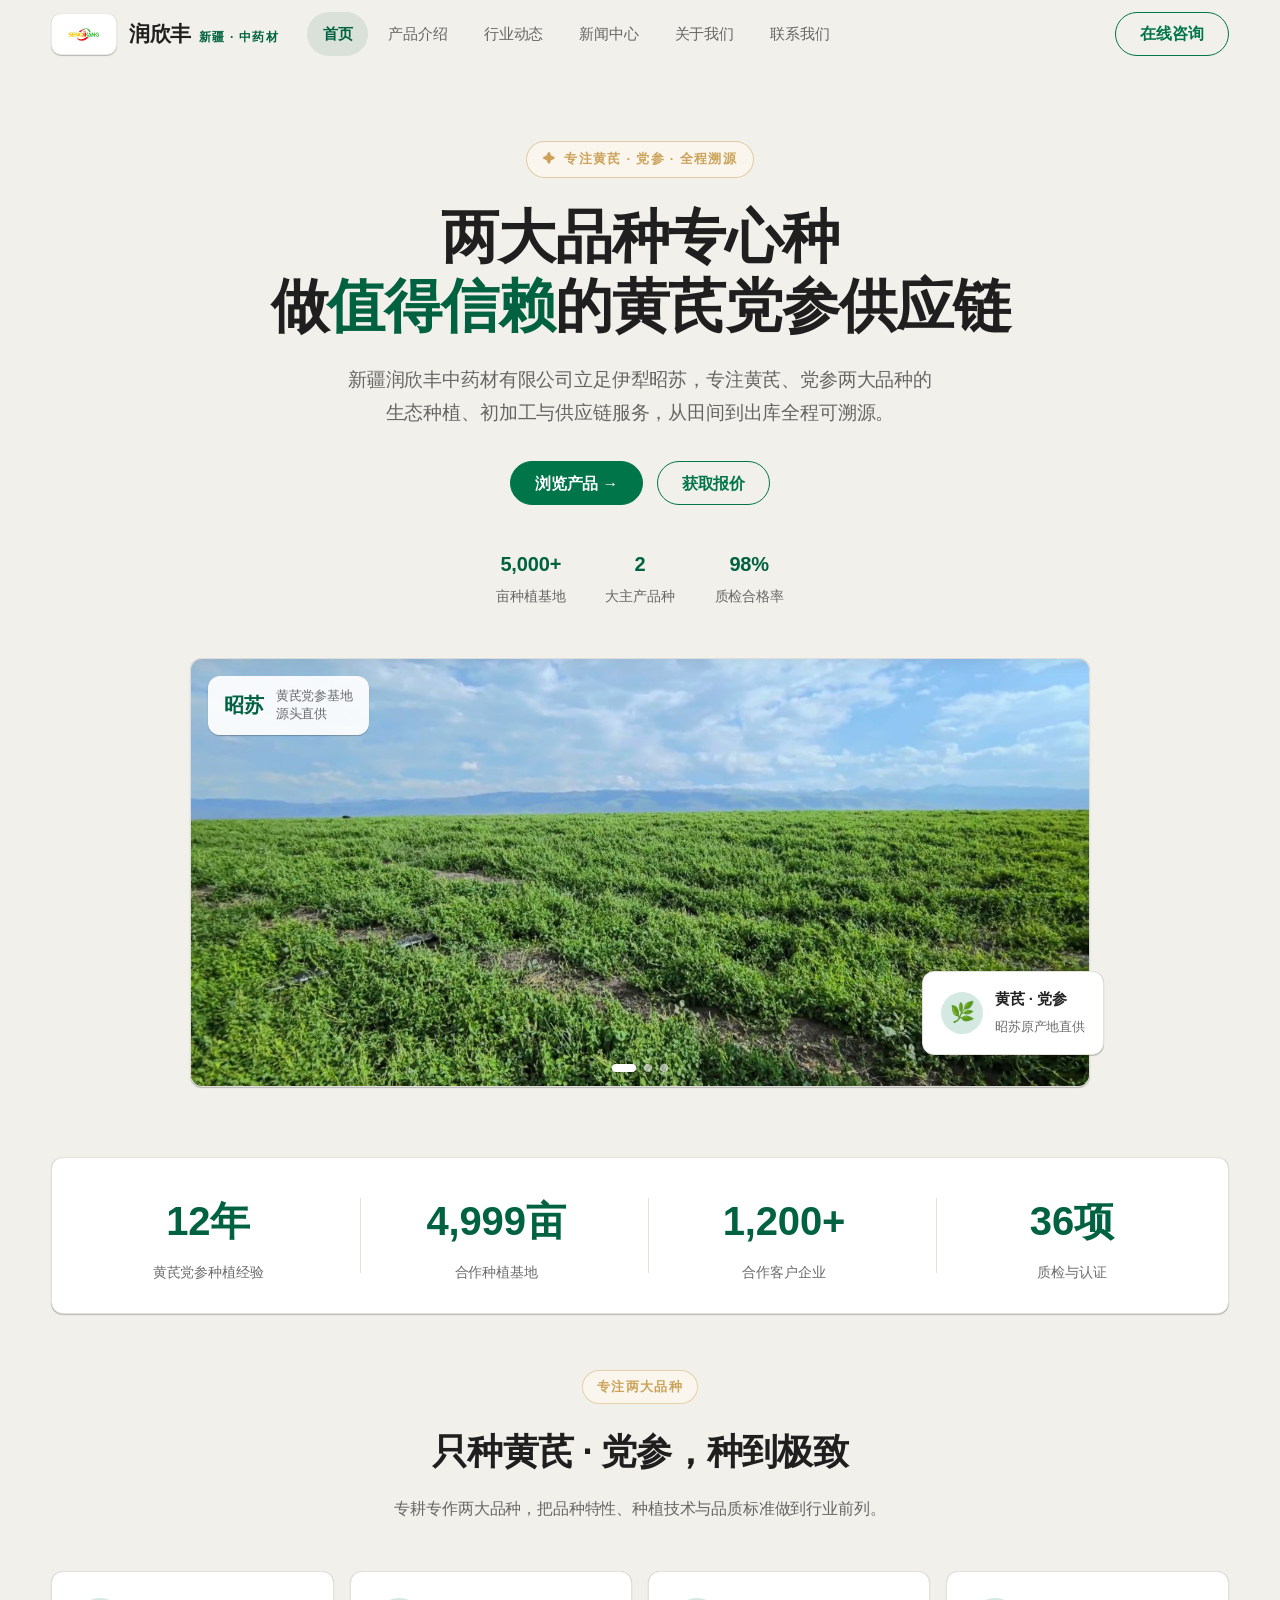
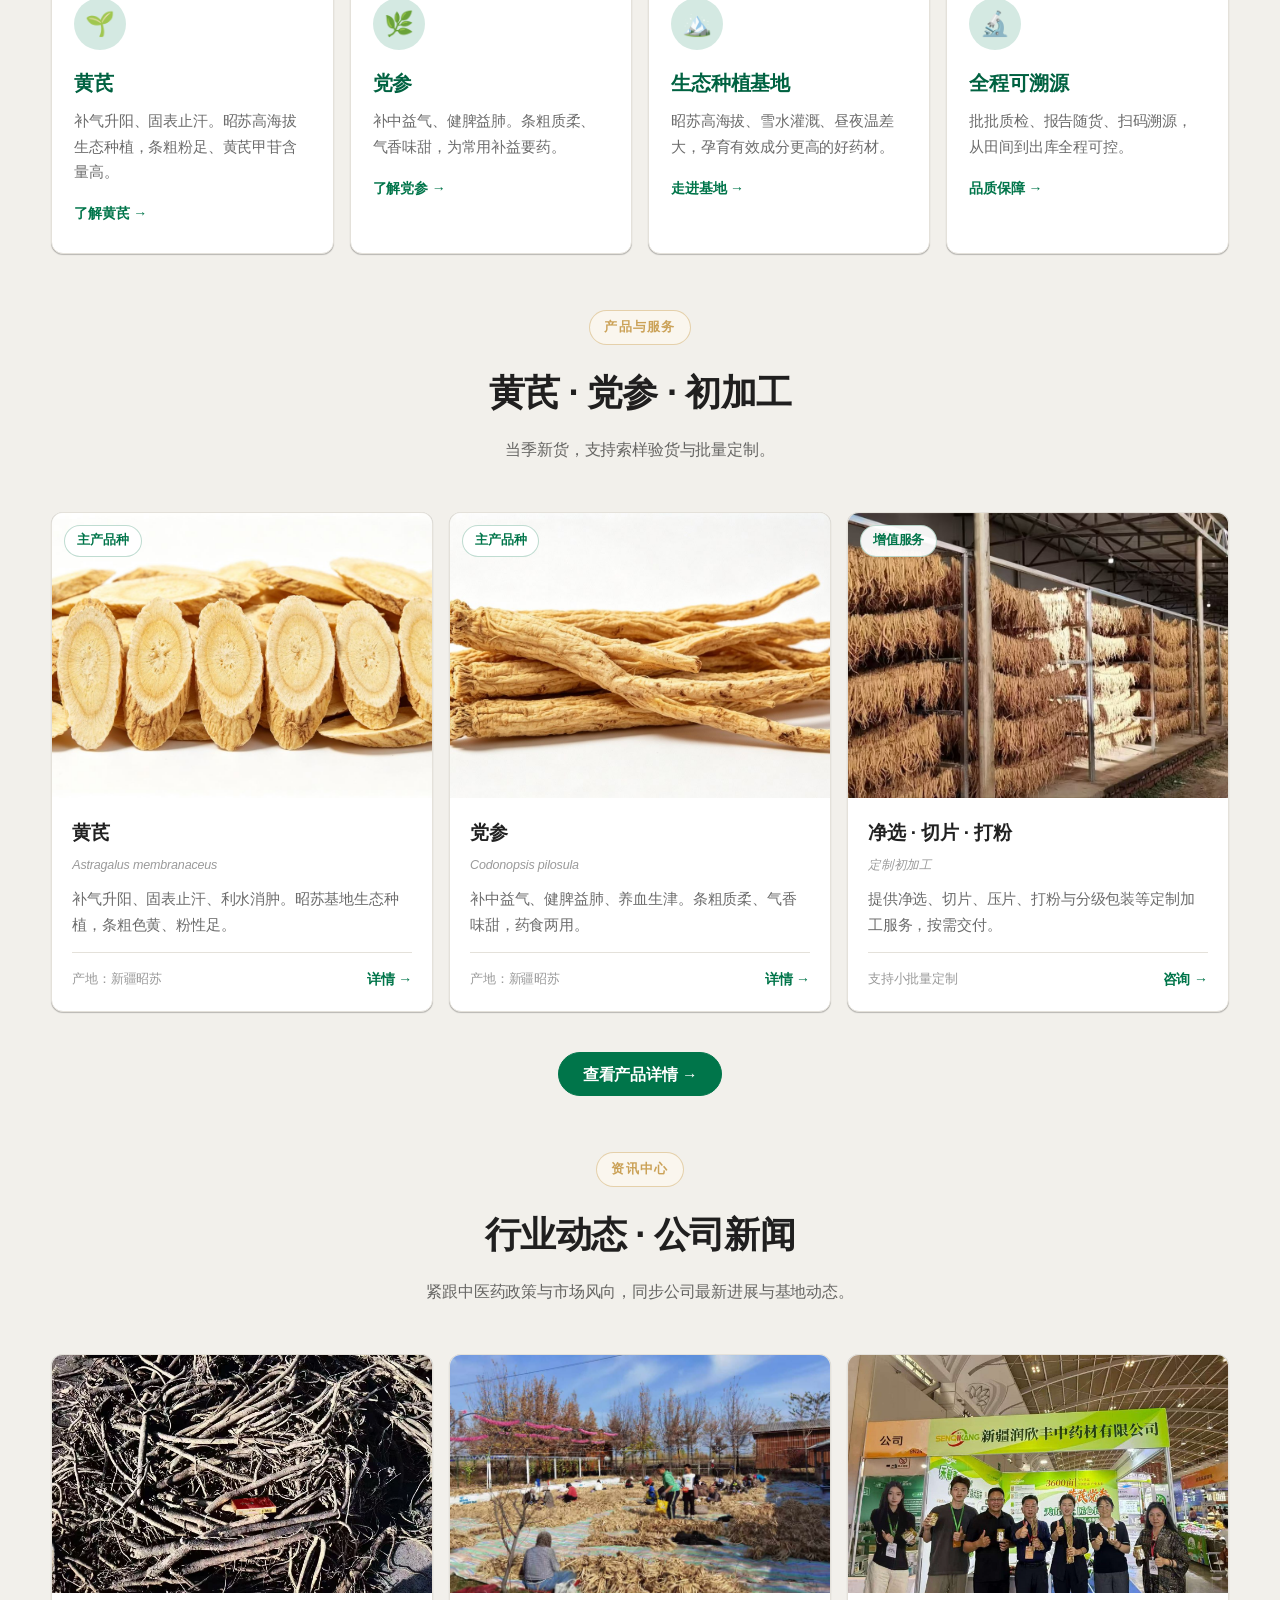
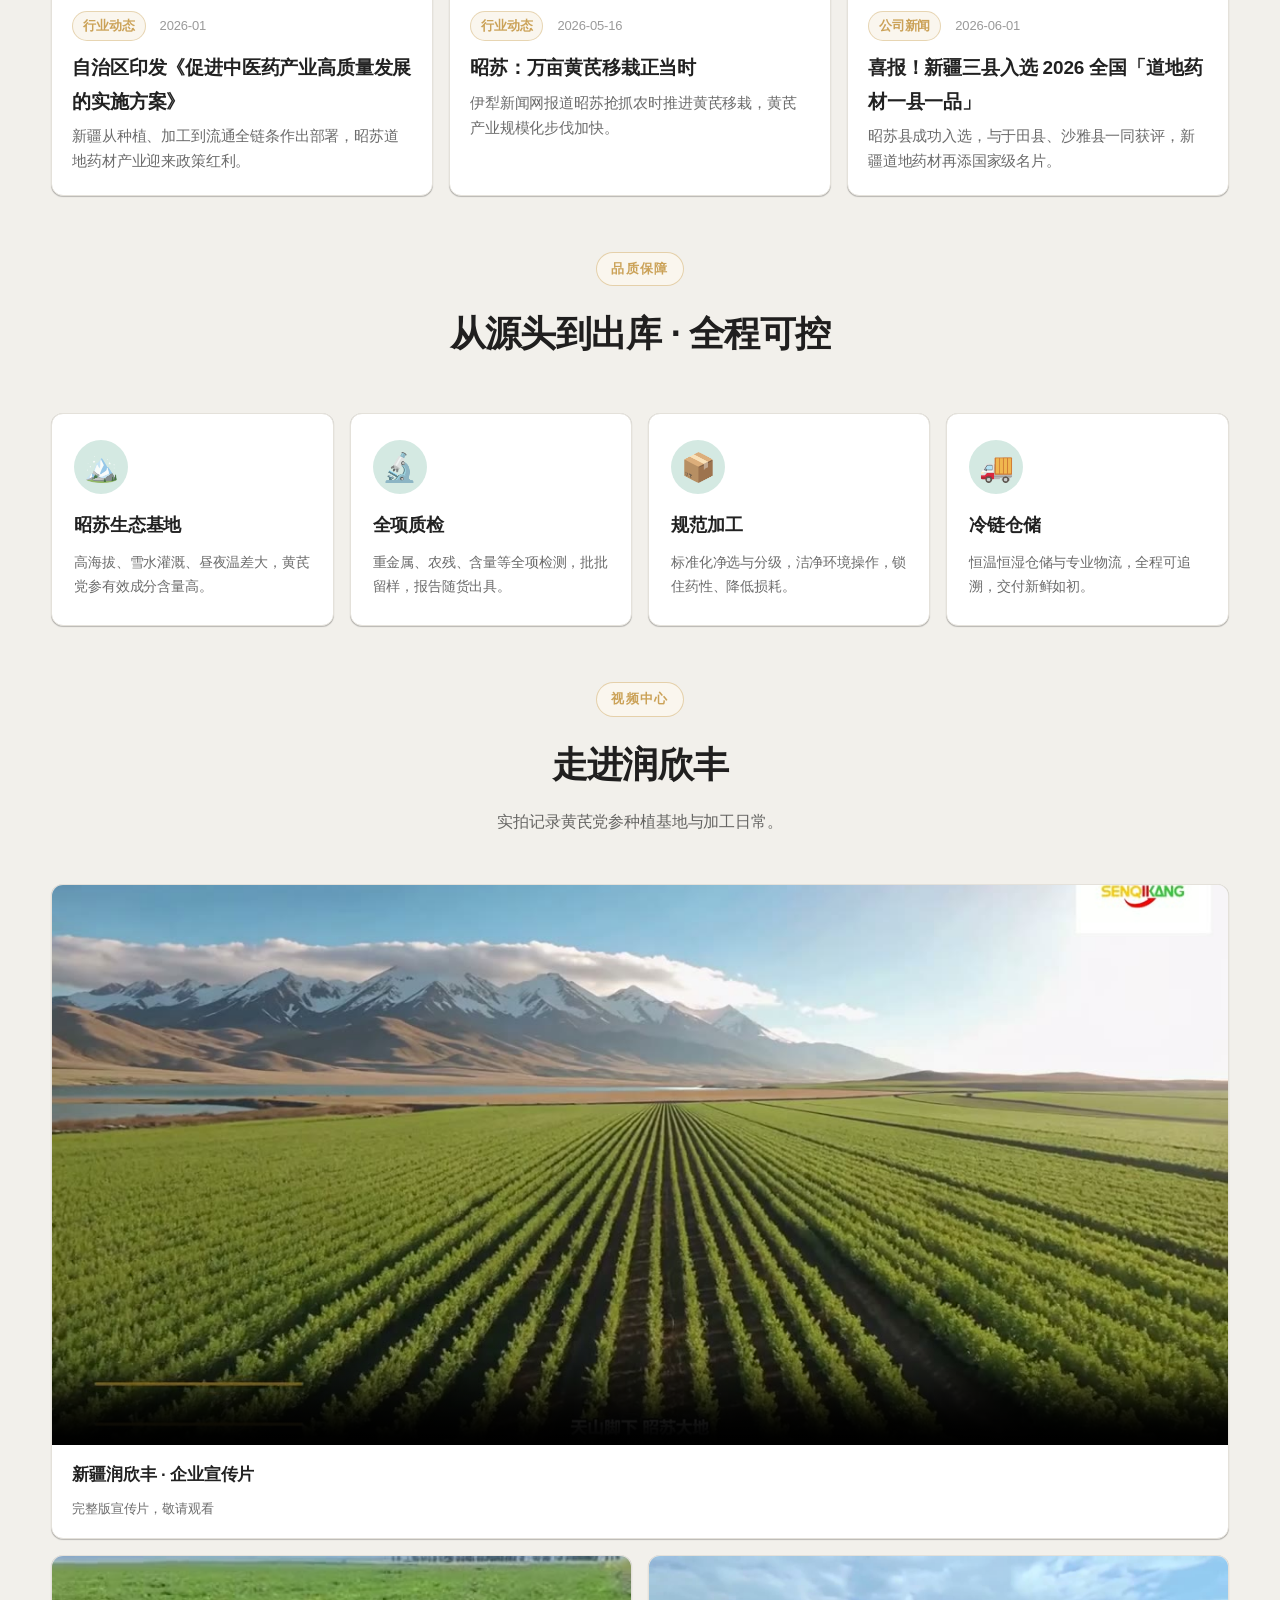
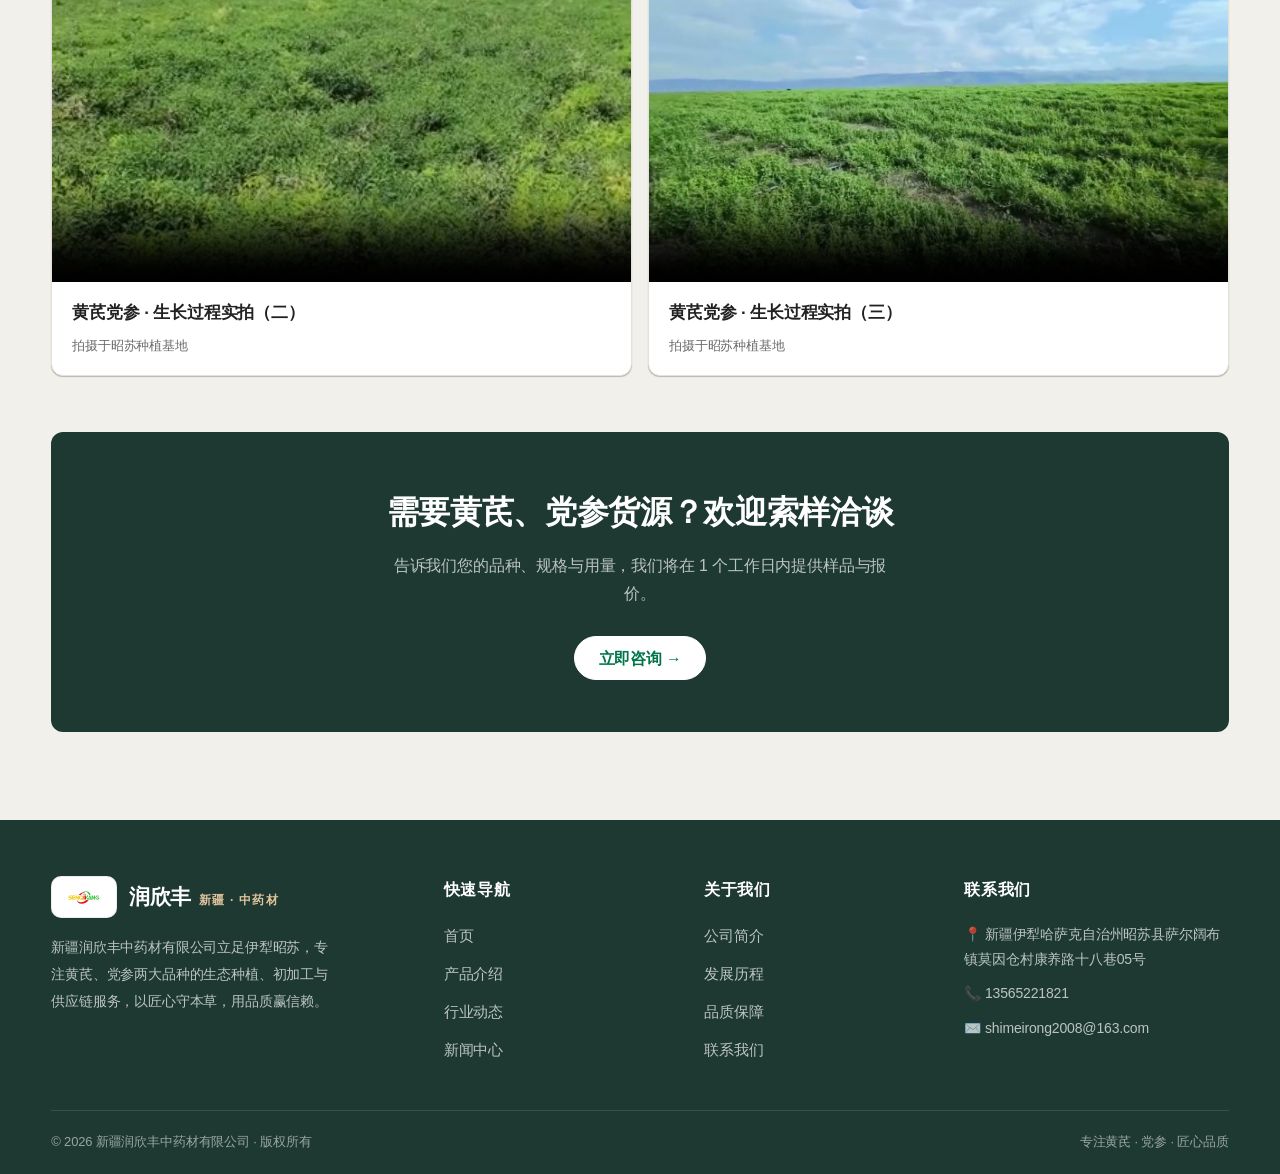
==== commit 6a8305c2: "media: 生长过程实拍视频更换为生长过程2与生长过程3" ====
--- a/index.html
+++ b/index.html
@@ -219,11 +219,11 @@
           </div>
           <div class="video reveal">
             <video controls preload="metadata" poster="assets/images/poster-01.jpg" src="assets/video/video-01.mp4"></video>
-            <div class="video__body"><h3>黄芪党参 · 生长过程实拍</h3><span>拍摄于昭苏种植基地</span></div>
+            <div class="video__body"><h3>黄芪党参 · 生长过程实拍（二）</h3><span>拍摄于昭苏种植基地</span></div>
           </div>
           <div class="video reveal d1">
             <video controls preload="metadata" poster="assets/images/poster-02.jpg" src="assets/video/video-02.mp4"></video>
-            <div class="video__body"><h3>黄芪党参 · 阴凉车间实拍</h3><span>拍摄于阴凉仓储车间</span></div>
+            <div class="video__body"><h3>黄芪党参 · 生长过程实拍（三）</h3><span>拍摄于昭苏种植基地</span></div>
           </div>
         </div>
       </div>
